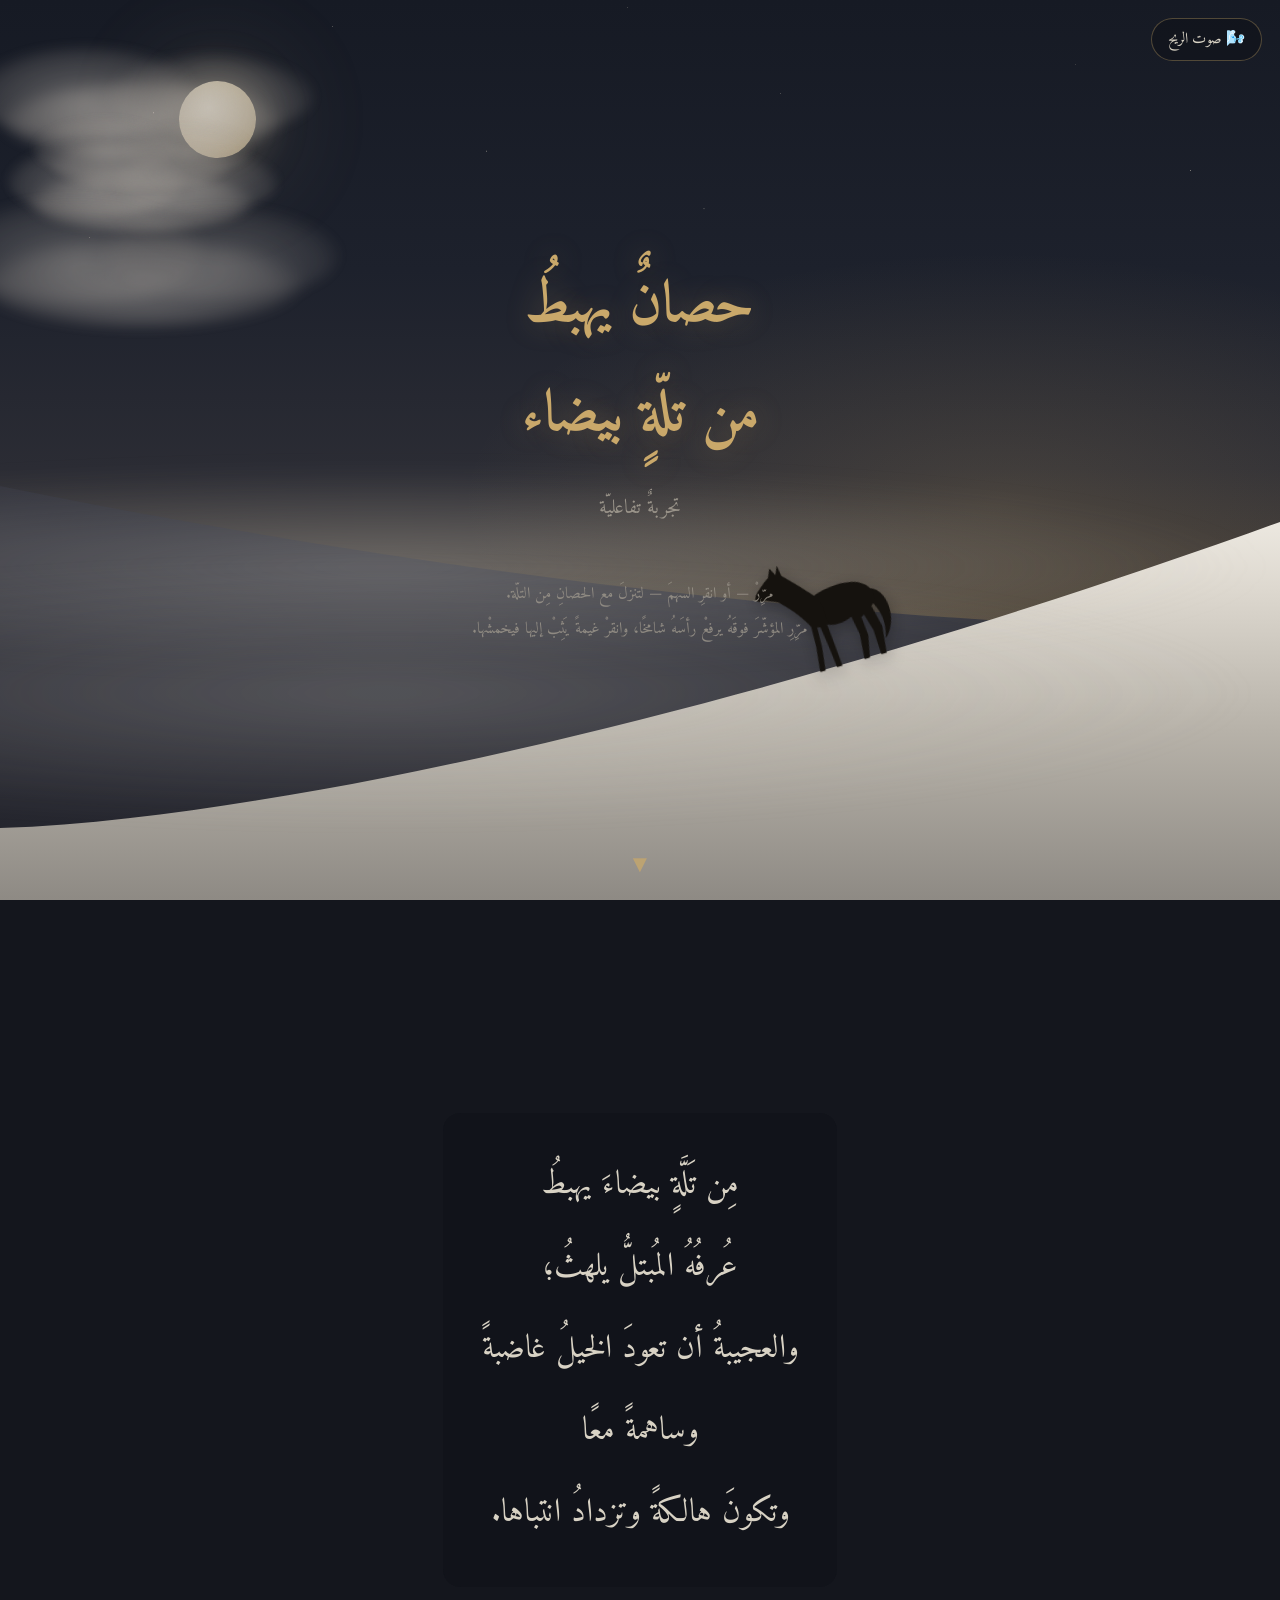
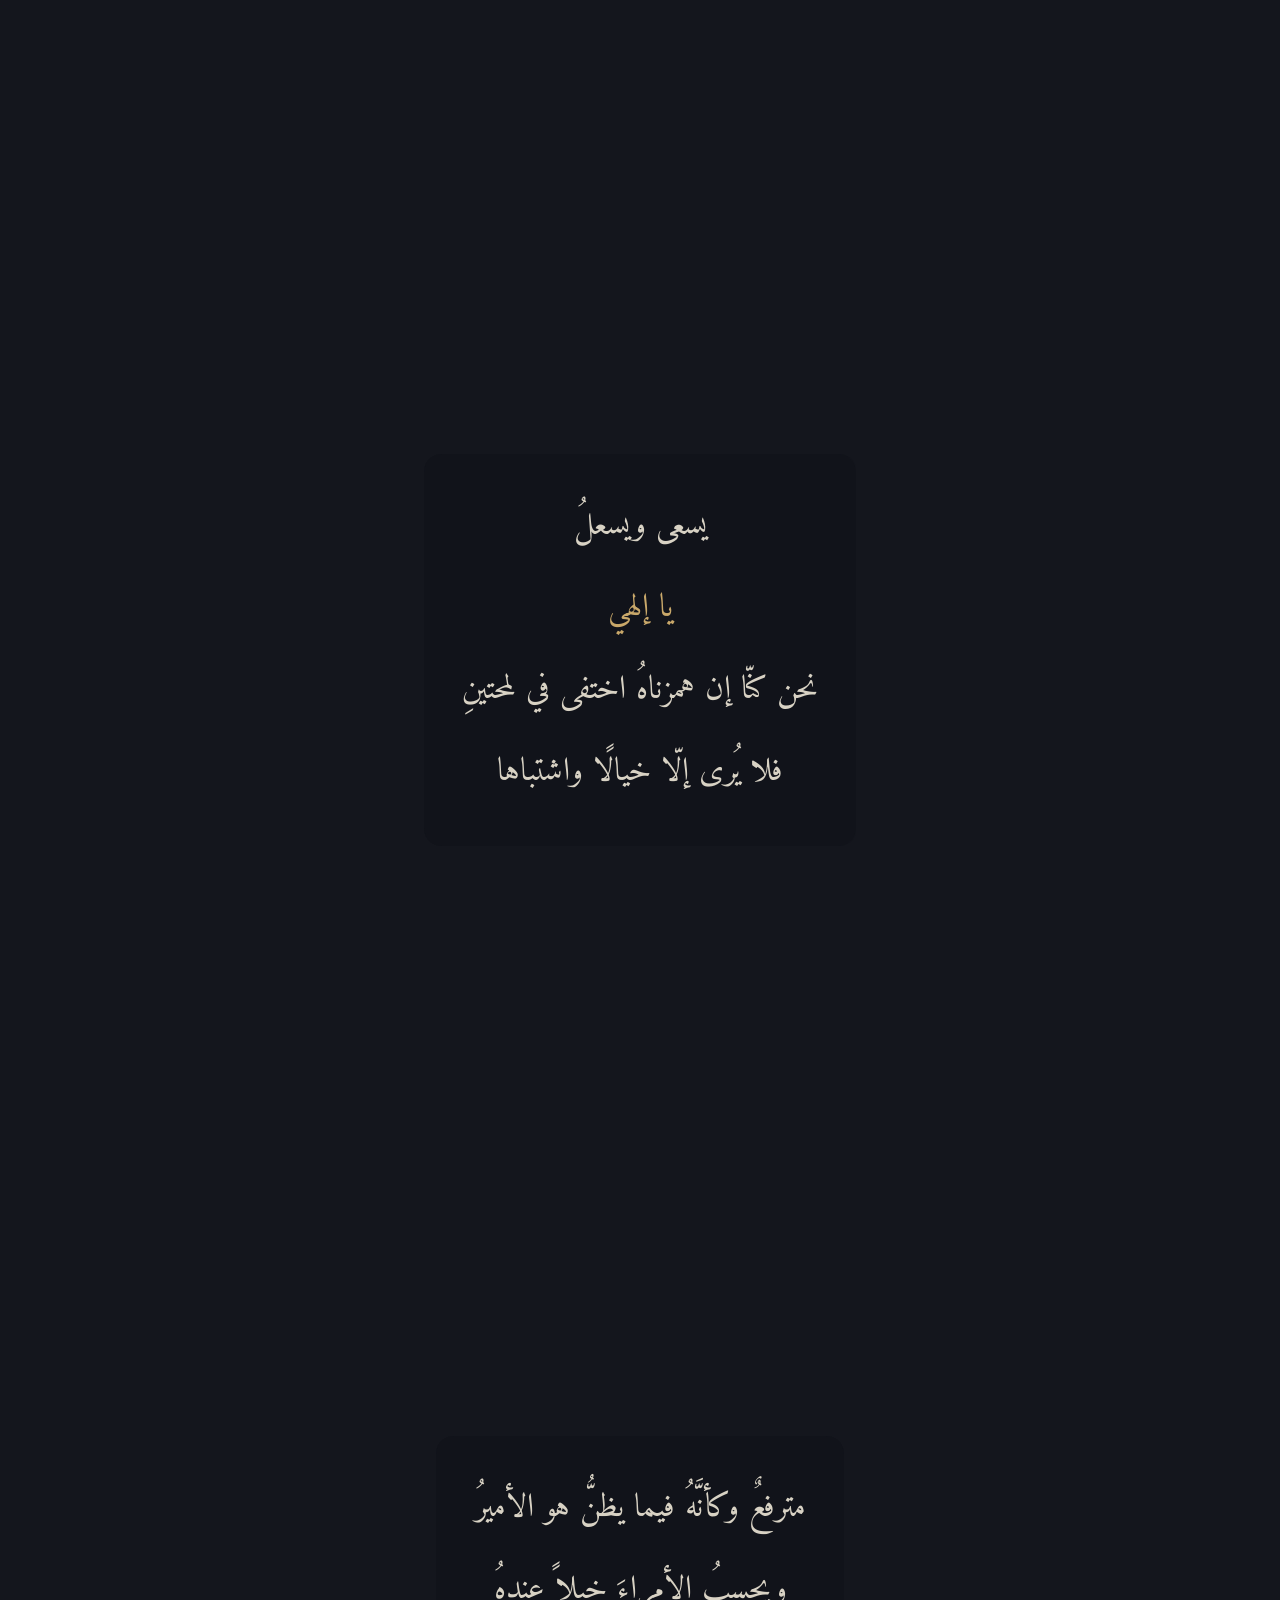
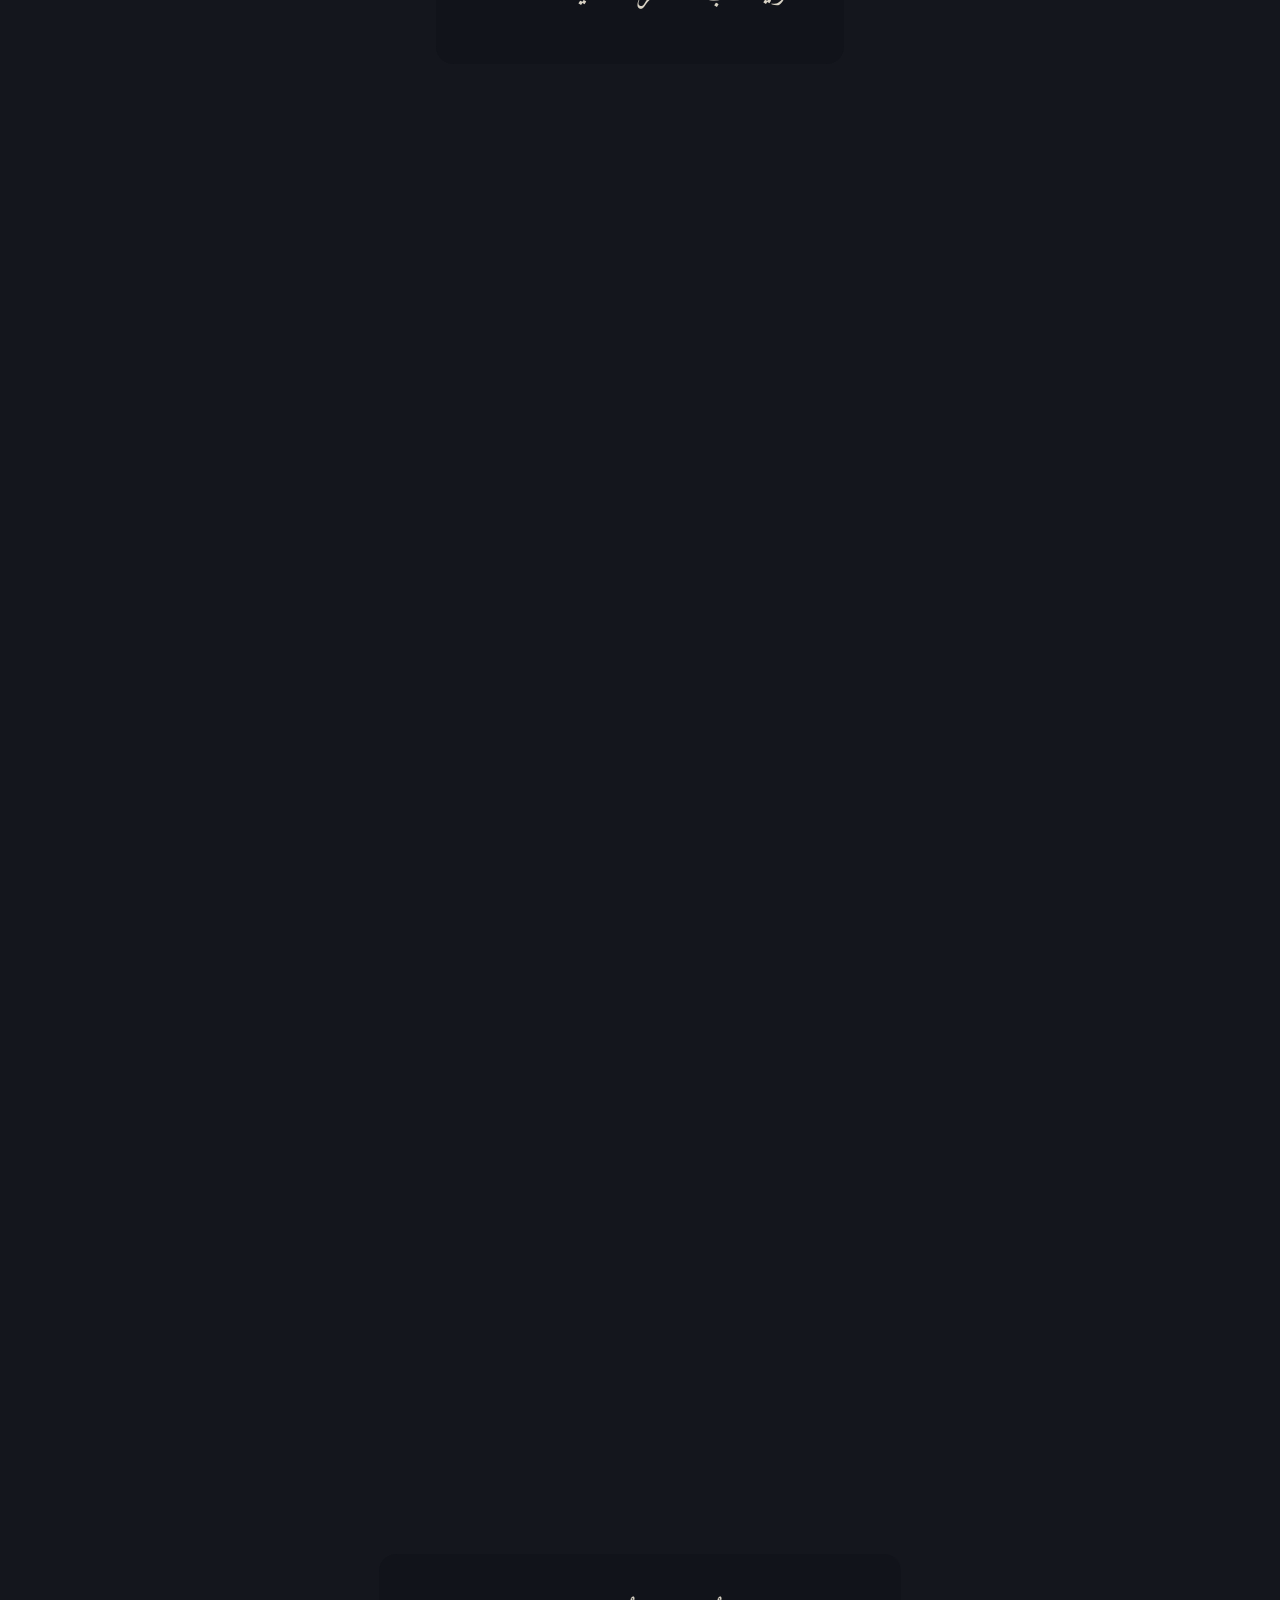
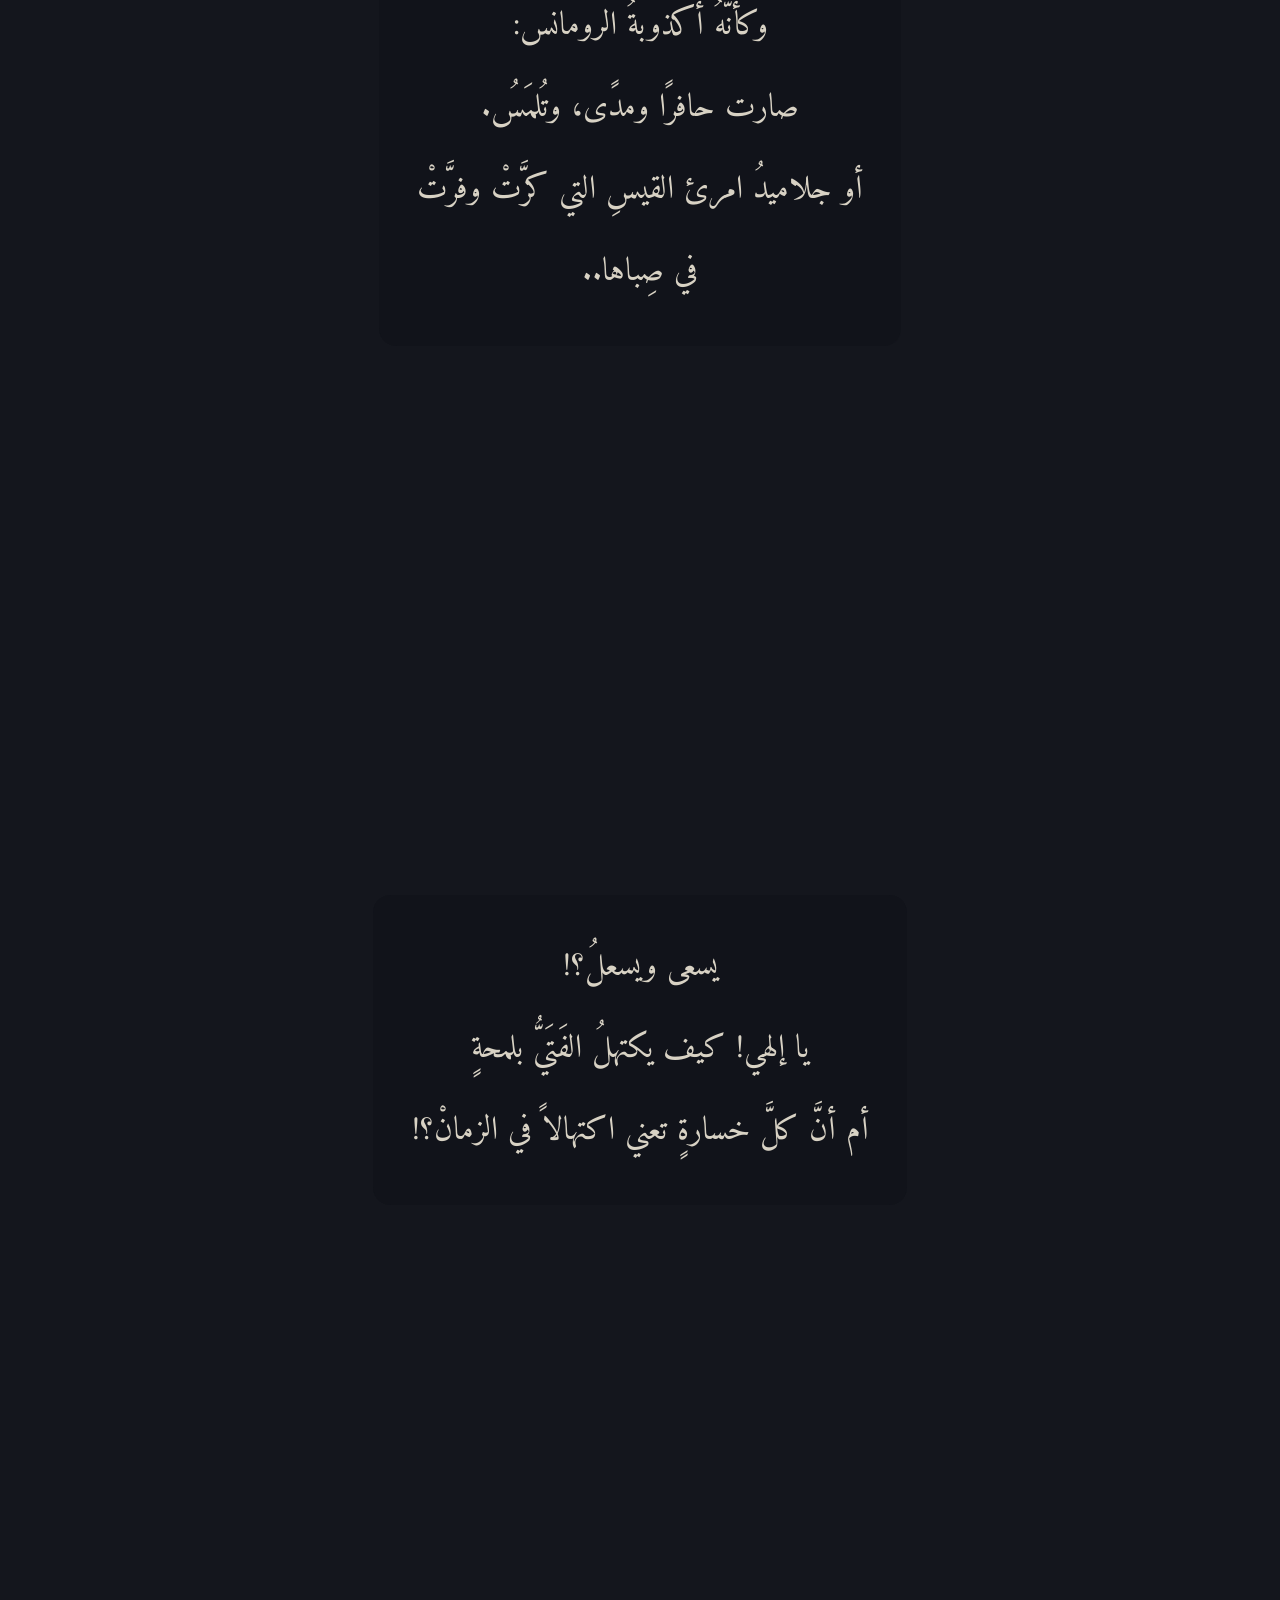
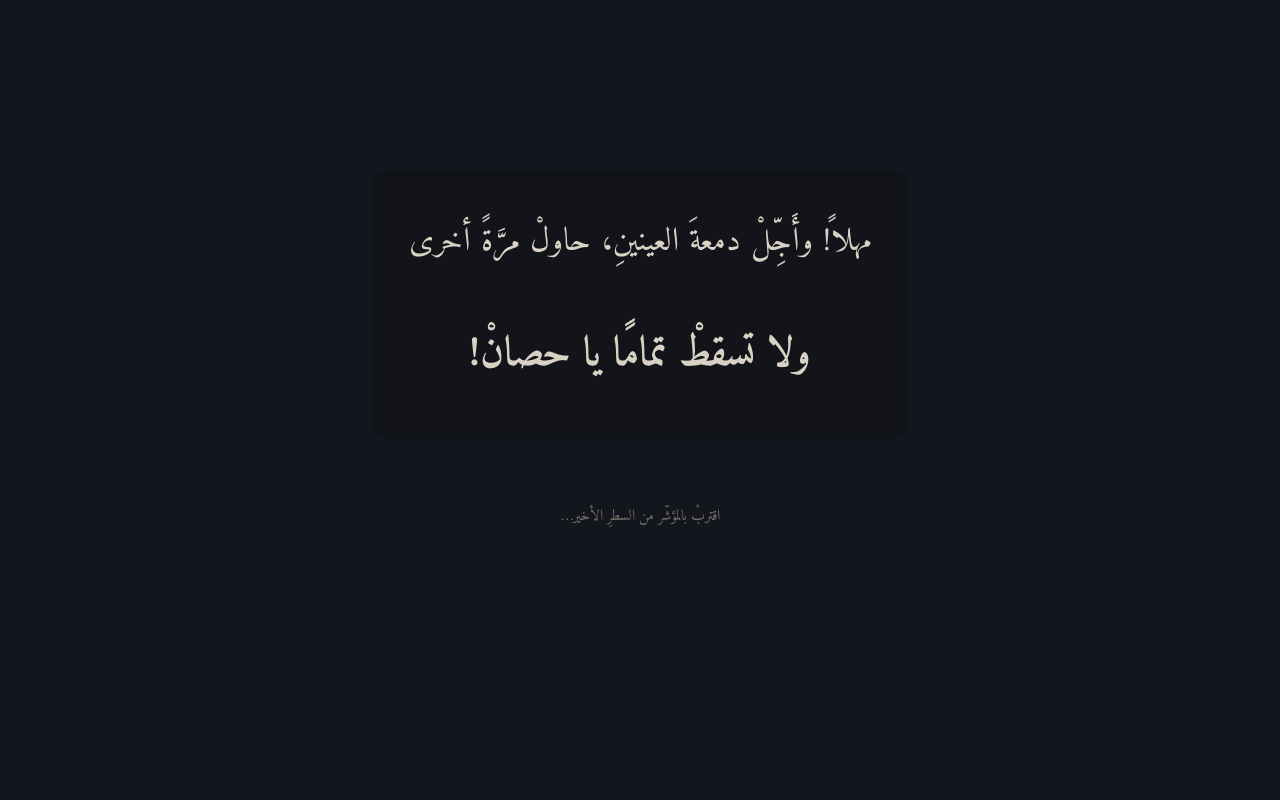
==== horse-poem/index.html @ d0c4a094 "Add single-file interactive page for the aging-horse poem New horse-poem/index.html: a self-containe" ====
<!DOCTYPE html>
<html lang="ar" dir="rtl">
<head>
<meta charset="UTF-8">
<meta name="viewport" content="width=device-width, initial-scale=1.0">
<title>حصانٌ يهبطُ من تلّةٍ بيضاء — تجربة تفاعلية</title>
<link rel="preconnect" href="https://fonts.googleapis.com">
<link rel="preconnect" href="https://fonts.gstatic.com" crossorigin>
<link href="https://fonts.googleapis.com/css2?family=Amiri:ital,wght@0,400;0,700;1,400&display=swap" rel="stylesheet">
<style>
/* ============================================================
   حصانٌ يهبطُ من تلّةٍ بيضاء — single-file interactive poem
   Palette: muted gold / grey dusk
   ============================================================ */
:root {
  --gold: #c9a86a;
  --gold-bright: #e8c87a;
  --ink: #d8d2c4;
  --ink-dim: #9a948a;
  --night: #14161d;
  --horse-w: clamp(96px, 15vw, 175px);
}

* { margin: 0; padding: 0; box-sizing: border-box; }

html { scroll-behavior: smooth; }

body {
  font-family: 'Amiri', serif;
  background: var(--night);
  color: var(--ink);
  overflow-x: hidden;
}

/* ---------- fixed cinematic scene ---------- */
#scene {
  position: fixed;
  inset: 0;
  overflow: hidden;
  z-index: 0;
  background:
    radial-gradient(60vw 40vh at 78% 56%, rgba(201, 168, 106, 0.16), transparent 70%),
    linear-gradient(to bottom,
      #161a24 0%,
      #1d212c 30%,
      #2b2c34 52%,
      #4a4239 70%,
      #62513e 84%,
      #6e5a44 100%);
}

/* stars */
#stars {
  position: absolute; inset: -60px 0 0 0;
  background-image:
    radial-gradient(1.5px 1.5px at 12% 18%, rgba(232,224,205,.8), transparent 60%),
    radial-gradient(1px 1px at 26% 9%,  rgba(232,224,205,.6), transparent 60%),
    radial-gradient(1.5px 1.5px at 38% 22%, rgba(232,224,205,.5), transparent 60%),
    radial-gradient(1px 1px at 49% 7%,  rgba(232,224,205,.7), transparent 60%),
    radial-gradient(1px 1px at 61% 16%, rgba(232,224,205,.5), transparent 60%),
    radial-gradient(1.5px 1.5px at 72% 6%,  rgba(232,224,205,.7), transparent 60%),
    radial-gradient(1px 1px at 84% 13%, rgba(232,224,205,.55), transparent 60%),
    radial-gradient(1px 1px at 93% 24%, rgba(232,224,205,.6), transparent 60%),
    radial-gradient(1px 1px at 7% 31%,  rgba(232,224,205,.4), transparent 60%),
    radial-gradient(1.5px 1.5px at 55% 28%, rgba(232,224,205,.45), transparent 60%);
  animation: twinkle 7s ease-in-out infinite alternate;
}
@keyframes twinkle { from { opacity: .55; } to { opacity: 1; } }

/* moon */
#moon {
  position: absolute;
  top: 9%; left: 14%;
  width: clamp(46px, 6vw, 80px); aspect-ratio: 1;
  border-radius: 50%;
  background: radial-gradient(circle at 38% 35%, #efe6d2, #cdbd9c 65%, #b3a280);
  box-shadow: 0 0 40px 12px rgba(222, 203, 160, 0.25), 0 0 120px 40px rgba(222, 203, 160, 0.10);
  opacity: .85;
}

/* ---------- clouds (clickable) ---------- */
#clouds { position: absolute; inset: 0; }

.cloud {
  position: absolute;
  left: 0;
  width: clamp(160px, 22vw, 320px);
  height: clamp(44px, 6vw, 88px);
  cursor: pointer;
  animation: drift linear infinite;
  will-change: transform;
}
.cloud i {
  position: absolute; inset: 0;
  border-radius: 50%;
  background: radial-gradient(ellipse at 50% 60%, rgba(196,190,182,0.55), rgba(167,160,152,0.25) 60%, transparent 75%);
  filter: blur(6px);
  pointer-events: none;
}
.cloud i:nth-child(2) { inset: -45% 30% 25% -10%; opacity: .8; }
.cloud i:nth-child(3) { inset: -35% -12% 30% 38%; opacity: .7; }

.cloud.c1 { top: 9%;  animation-duration: 170s; animation-delay: -40s;  }
.cloud.c2 { top: 18%; animation-duration: 230s; animation-delay: -150s; transform-origin: center; scale: .8; }
.cloud.c3 { top: 27%; animation-duration: 200s; animation-delay: -90s;  scale: 1.15; opacity: .8; }
.cloud.c4 { top: 14%; animation-duration: 260s; animation-delay: -210s; scale: .65; opacity: .7; }

@keyframes drift {
  from { transform: translate3d(-35vw, 0, 0); }
  to   { transform: translate3d(115vw, 0, 0); }
}

/* faint scratch mark left by the horse's hoof on a cloud */
.scratch {
  position: absolute;
  width: 36px; height: 28px;
  transform: rotate(-18deg);
  background:
    linear-gradient(115deg, transparent 44%, rgba(110,100,88,.8) 45%, rgba(110,100,88,.8) 48%, transparent 49%),
    linear-gradient(115deg, transparent 58%, rgba(110,100,88,.7) 59%, rgba(110,100,88,.7) 62%, transparent 63%),
    linear-gradient(115deg, transparent 72%, rgba(110,100,88,.6) 73%, rgba(110,100,88,.6) 76%, transparent 77%);
  opacity: 0;
  animation: scratch-in 1s ease .55s forwards;
  pointer-events: none;
}
@keyframes scratch-in { to { opacity: .55; } }

/* ---------- hills (SVG paths generated by JS) ---------- */
#hills { position: absolute; inset: 0; width: 100%; height: 100%; }

/* drifting mist over the hill */
.mist {
  position: absolute;
  width: 140vw; height: 22vh;
  background: radial-gradient(ellipse at center, rgba(222,218,210,0.30), transparent 70%);
  filter: blur(14px);
  pointer-events: none;
  will-change: transform;
}
.mist.m1 { bottom: 26%; animation: mist-drift 38s ease-in-out infinite alternate; }
.mist.m2 { bottom: 8%; height: 30vh; opacity: .8; animation: mist-drift 52s ease-in-out infinite alternate-reverse; }
@keyframes mist-drift {
  from { transform: translate3d(-14vw, 0, 0); }
  to   { transform: translate3d(2vw, -2vh, 0); }
}

/* ---------- the horse ---------- */
#horse {
  position: absolute;
  top: 0; left: 0;
  width: var(--horse-w);
  transform-origin: 50% 94%;
  cursor: pointer;
  will-change: transform;
  z-index: 3;
  filter: drop-shadow(0 6px 8px rgba(10, 10, 12, 0.35));
}
#horse svg { display: block; width: 100%; height: auto; overflow: visible; }

.horse-inner { transform-origin: 50% 94%; }

/* breathing — subtle ribcage swell */
#h-body {
  transform-box: fill-box;
  transform-origin: 50% 100%;
  animation: breathe 3.8s ease-in-out infinite;
}
@keyframes breathe {
  0%, 100% { transform: scale(1, 1); }
  50%      { transform: scale(1.012, 1.03); }
}

/* head raise (proud) — pivot at the base of the neck */
#h-head {
  transform-box: fill-box;
  transform-origin: 95% 78%;
  transition: transform .45s cubic-bezier(.34, 1.4, .5, 1);
}
#horse.proud #h-head { transform: rotate(13deg); }

/* stumble — pitches forward, catches itself, never falls */
.horse-inner.stumble { animation: stumble .95s cubic-bezier(.3,.6,.4,1); }
@keyframes stumble {
  0%   { transform: rotate(0deg)    translateY(0); }
  28%  { transform: rotate(-7.5deg) translateY(5px); }
  44%  { transform: rotate(-9deg)   translateY(7px); }
  58%  { transform: rotate(-3deg)   translateY(2px); }
  74%  { transform: rotate(2deg)    translateY(-1px); }
  100% { transform: rotate(0deg)    translateY(0); }
}

/* leap — to scratch a cloud */
.horse-inner.leap { animation: leap 1.15s cubic-bezier(.35,.05,.3,1); }
@keyframes leap {
  0%   { transform: translateY(0)     rotate(0deg); }
  18%  { transform: translateY(6px)   rotate(3deg); }   /* crouch */
  48%  { transform: translateY(-72px) rotate(8deg); }   /* apex, head thrown up */
  64%  { transform: translateY(-58px) rotate(2deg); }
  100% { transform: translateY(0)     rotate(0deg); }
}

/* ---------- scrollable poem layers ---------- */
#poem { position: relative; z-index: 5; }

section {
  min-height: 100vh;
  display: flex;
  flex-direction: column;
  align-items: center;
  justify-content: center;
  padding: 12vh 6vw;
}

#title-card h1 {
  font-size: clamp(2rem, 6vw, 3.6rem);
  font-weight: 700;
  color: var(--gold);
  text-shadow: 0 0 30px rgba(201, 168, 106, .3);
  text-align: center;
  line-height: 1.9;
}
#title-card p.tagline {
  margin-top: 1.2rem;
  color: var(--ink-dim);
  font-size: clamp(1rem, 2.2vw, 1.25rem);
  text-align: center;
}
#title-card p.howto {
  margin-top: 3.2rem;
  color: var(--ink-dim);
  font-size: clamp(.85rem, 1.8vw, 1rem);
  text-align: center;
  line-height: 2.2;
  max-width: 32rem;
  opacity: .85;
}

.stanza {
  max-width: 36rem;
  text-align: center;
  font-size: clamp(1.35rem, 3.4vw, 2.05rem);
  line-height: 2.5;
  padding: 2rem 2.4rem;
  border-radius: 18px;
  background: rgba(16, 18, 24, 0.42);
  backdrop-filter: blur(5px);
  -webkit-backdrop-filter: blur(5px);
  /* fades in like mist */
  opacity: 0;
  transform: translateY(34px);
  filter: blur(10px);
  transition: opacity 1.7s ease, transform 1.7s ease, filter 1.7s ease;
}
.stanza.visible { opacity: 1; transform: translateY(0); filter: blur(0); }

.stanza em { font-style: normal; color: var(--gold); }

/* ---------- final trembling line ---------- */
#final-section .stanza { background: rgba(16, 18, 24, 0.5); }

#final-line {
  --g: 0;
  display: inline-block;
  margin-top: 1.2rem;
  font-weight: 700;
  font-size: clamp(1.6rem, 4.4vw, 2.6rem);
  color: var(--ink);
  color: color-mix(in srgb, var(--ink), var(--gold-bright) calc(var(--g) * 100%));
  text-shadow:
    0 0 calc(18px * var(--g)) rgba(232, 200, 122, calc(.85 * var(--g))),
    0 0 calc(55px * var(--g)) rgba(232, 200, 122, calc(.40 * var(--g)));
  animation: tremble 2.6s ease-in-out infinite;
  will-change: transform;
}
@keyframes tremble {
  0%, 100% { transform: translate(0, 0)        rotate(0deg); }
  14%      { transform: translate(.6px, -.8px) rotate(.20deg); }
  28%      { transform: translate(-.7px, .5px) rotate(-.22deg); }
  42%      { transform: translate(.5px, .7px)  rotate(.14deg); }
  56%      { transform: translate(-.6px, -.6px) rotate(-.16deg); }
  70%      { transform: translate(.8px, .3px)  rotate(.18deg); }
  84%      { transform: translate(-.4px, -.7px) rotate(-.12deg); }
}

#epilogue {
  margin-top: 4rem;
  color: var(--ink-dim);
  font-size: .95rem;
  opacity: 0;
  transition: opacity 2.5s ease 1s;
}
#final-section .stanza.visible ~ #epilogue { opacity: .7; }

/* ---------- controls ---------- */
#wind-toggle {
  position: fixed;
  top: 1.1rem; inset-inline-start: 1.1rem;
  z-index: 20;
  background: rgba(16, 18, 24, 0.55);
  border: 1px solid rgba(201, 168, 106, 0.35);
  color: var(--ink);
  font-family: inherit;
  font-size: .95rem;
  padding: .45rem 1rem;
  border-radius: 999px;
  cursor: pointer;
  transition: border-color .3s, color .3s;
}
#wind-toggle:hover { border-color: var(--gold); color: var(--gold-bright); }
#wind-toggle.on { color: var(--gold-bright); border-color: var(--gold); }

#next-hint {
  position: fixed;
  bottom: 1.4rem; left: 50%;
  transform: translateX(-50%);
  z-index: 20;
  background: none;
  border: none;
  color: var(--gold);
  font-size: 1.5rem;
  cursor: pointer;
  opacity: .75;
  animation: hint-bob 2.4s ease-in-out infinite;
  transition: opacity .6s;
}
#next-hint.hidden { opacity: 0; pointer-events: none; }
@keyframes hint-bob {
  0%, 100% { transform: translate(-50%, 0); }
  50%      { transform: translate(-50%, 7px); }
}

@media (prefers-reduced-motion: reduce) {
  #final-line, #stars, .mist, #next-hint, .cloud { animation: none !important; }
  .stanza { transition-duration: .3s; }
  html { scroll-behavior: auto; }
}
</style>
</head>
<body>

<!-- ======================= fixed scene ======================= -->
<div id="scene" aria-hidden="true">
  <div id="stars"></div>
  <div id="moon"></div>

  <div id="clouds">
    <div class="cloud c1"><i></i><i></i><i></i></div>
    <div class="cloud c2"><i></i><i></i><i></i></div>
    <div class="cloud c3"><i></i><i></i><i></i></div>
    <div class="cloud c4"><i></i><i></i><i></i></div>
  </div>

  <svg id="hills" preserveAspectRatio="none">
    <defs>
      <linearGradient id="farGrad" x1="0" y1="0" x2="0" y2="1">
        <stop offset="0" stop-color="#33343d"/>
        <stop offset="1" stop-color="#22232b"/>
      </linearGradient>
      <linearGradient id="hillGrad" x1="0" y1="0" x2="0" y2="1">
        <stop offset="0"   stop-color="#ece8e0"/>
        <stop offset=".18" stop-color="#ddd8cf"/>
        <stop offset=".55" stop-color="#b7b2a9"/>
        <stop offset="1"   stop-color="#8e8a84"/>
      </linearGradient>
    </defs>
    <path id="hill-far" fill="url(#farGrad)"/>
    <path id="hill-main" fill="url(#hillGrad)"/>
  </svg>

  <div class="mist m1"></div>

  <!-- the aging horse -->
  <div id="horse" title="حصان">
    <svg viewBox="0 0 220 160" xmlns="http://www.w3.org/2000/svg">
      <g class="horse-inner" fill="#15120e">
        <!-- tail -->
        <path d="M154,66 C166,70 172,84 171,100 C170,114 164,126 156,132
                 C161,118 161,104 156,92 C152,82 148,74 146,70 Z"/>
        <!-- body + legs -->
        <path id="h-body" d="M78,58
                 C96,50 118,48 134,52
                 C146,55 154,62 156,70
                 C158,78 156,84 150,88
                 L156,116 L152,150 L145,150 L144,118 L138,96
                 L134,98 L136,122 L130,150 L123,150 L126,118 L122,94
                 C112,99 98,99 90,95
                 L92,120 L94,150 L87,150 L84,120 L81,96
                 L77,95 L76,120 L72,150 L65,150 L69,118 L70,90
                 C64,82 63,68 70,60 Z"/>
        <!-- neck + head (raised when proud) -->
        <path id="h-head" d="M90,62
                 C78,48 64,32 52,20
                 L50,6 L45,17
                 L40,7 L35,18
                 C28,22 20,29 14,35
                 L12,40
                 C14,44 19,45 24,44
                 C30,47 35,49 39,51
                 C50,62 62,76 70,92
                 L92,92 Z"/>
      </g>
    </svg>
  </div>

  <div class="mist m2"></div>
</div>

<!-- ======================= poem ======================= -->
<main id="poem">

  <section id="title-card">
    <h1>حصانٌ يهبطُ<br>من تلّةٍ بيضاء</h1>
    <p class="tagline">تجربةٌ تفاعليّة</p>
    <p class="howto">
      مرِّرْ — أو انقرِ السهمَ — لتنزلَ مع الحصانِ مِن التلّة.<br>
      مرِّرِ المؤشّرَ فوقَهُ يرفعْ رأسَهُ شامخًا، وانقرْ غيمةً يَثِبْ إليها فيخمشْها.
    </p>
  </section>

  <section>
    <div class="stanza">
      مِن تَلَّةٍ بيضاءَ يهبطُ<br>
      عُرفُهُ المُبتلُّ يلهثُ؛<br>
      والعجيبةُ أن تعودَ الخيلُ غاضبةً<br>
      وساهمةً معًا<br>
      وتكونَ هالكةً وتزدادُ انتباها.
    </div>
  </section>

  <section>
    <div class="stanza">
      يسعى ويسعلُ<br>
      <em>يا إلهي</em><br>
      نحن كنّا إن همزناهُ اختفى في لمحتينِ<br>
      فلا يُرى إلّا خيالًا واشتباها
    </div>
  </section>

  <section>
    <div class="stanza">
      مترفعٌ وكأنَّهُ فيما يظنُّ هو الأميرُ<br>
      ويحسبُ الأمراءَ خيلاً عندهُ
    </div>
  </section>

  <section>
    <div class="stanza">
      وكأنَّهُ ومن الطفولةِ إن تعثّرَ<br>
      قد يموتُ مِن الحياءِ والاعتذارِ كإبنِ آدمَ<br>
      ثمّ يرمحُ مرّةً أخرى<br>
      فيخمشُ غيمةً ويَجُوزُها؛
    </div>
  </section>

  <section>
    <div class="stanza">
      وكأنّهُ أكذوبةُ الرومانس:<br>
      صارت حافرًا ومدًى، وتُلمَسُ.<br>
      أو جلاميدُ امرئ القيسِ التي كرَّتْ وفرَّتْ<br>
      في صِباها..
    </div>
  </section>

  <section>
    <div class="stanza">
      يسعى ويسعلُ؟!<br>
      يا إلهي! كيف يكتهلُ الفَتَيُّ بلمحةٍ<br>
      أم أنَّ كلَّ خسارةٍ تعني اكتهالاً في الزمانْ؟!
    </div>
  </section>

  <section id="final-section">
    <div class="stanza">
      مهلاً! وأَجِّلْ دمعةَ العينينِ، حاولْ مرَّةً أخرى<br>
      <span id="final-line">ولا تسقطْ تمامًا يا حصانْ!</span>
    </div>
    <p id="epilogue">اقتربْ بالمؤشّر من السطرِ الأخير…</p>
  </section>

</main>

<!-- ======================= controls ======================= -->
<button id="wind-toggle" aria-pressed="false" aria-label="تشغيل صوت الريح">🌬️ صوت الريح</button>
<button id="next-hint" aria-label="المقطع التالي">▼</button>

<script>
(function () {
  'use strict';

  /* ---------- scene metrics & hill geometry ---------- */
  const hillsSvg = document.getElementById('hills');
  const hillMain = document.getElementById('hill-main');
  const hillFar  = document.getElementById('hill-far');
  let W = 0, H = 0;

  // top edge of the white hill: high crest on the right, sloping down leftwards
  function hillTopY(t) {                       // t in [0,1], left → right
    return H * (0.92 - 0.34 * Math.pow(t, 1.5));
  }
  function farTopY(t) {                        // distant dark ridge, crest on the left
    return H * (0.70 - 0.16 * Math.pow(1 - t, 1.8));
  }

  function buildPath(fn) {
    const steps = 40;
    let d = 'M0,' + H.toFixed(1);
    for (let i = 0; i <= steps; i++) {
      const t = i / steps;
      d += ' L' + (t * W).toFixed(1) + ',' + fn(t).toFixed(1);
    }
    return d + ' L' + W.toFixed(1) + ',' + H.toFixed(1) + ' Z';
  }

  function layoutScene() {
    W = window.innerWidth;
    H = window.innerHeight;
    hillsSvg.setAttribute('viewBox', '0 0 ' + W + ' ' + H);
    hillMain.setAttribute('d', buildPath(hillTopY));
    hillFar.setAttribute('d', buildPath(farTopY));
  }
  layoutScene();
  window.addEventListener('resize', layoutScene);

  /* ---------- horse: descent tied to scroll, with smoothing ---------- */
  const horse = document.getElementById('horse');
  const horseInner = horse.querySelector('.horse-inner');
  const T_START = 0.84, T_END = 0.13;          // hill position: crest → foot
  let tCurrent = T_START;

  function scrollProgress() {
    const max = document.documentElement.scrollHeight - window.innerHeight;
    return max > 0 ? Math.min(1, Math.max(0, window.scrollY / max)) : 0;
  }

  function slopeAngleDeg(t) {
    const e = 0.012;
    const dy = hillTopY(Math.min(1, t + e)) - hillTopY(Math.max(0, t - e));
    return Math.atan2(dy, 2 * e * W) * 180 / Math.PI;  // negative → nose downhill
  }

  let lastFrame = 0;
  function frame(now) {
    const dt = Math.min(50, now - lastFrame);
    lastFrame = now;

    const target = T_START - (T_START - T_END) * scrollProgress();
    tCurrent += (target - tCurrent) * Math.min(1, dt * 0.0022);

    const hw = horse.offsetWidth;
    const hh = hw * (160 / 220);
    const bob = Math.sin(now / 460) * 1.6;     // walking bob
    const x = tCurrent * W - hw / 2;
    const y = hillTopY(tCurrent) - hh * 0.94 + bob;
    horse.style.transform =
      'translate3d(' + x.toFixed(1) + 'px,' + y.toFixed(1) + 'px,0) ' +
      'rotate(' + slopeAngleDeg(tCurrent).toFixed(2) + 'deg)';

    applyParallax();
    updateGlow();
    requestAnimationFrame(frame);
  }
  requestAnimationFrame(frame);

  /* ---------- gentle parallax ---------- */
  const stars = document.getElementById('stars');
  const moon = document.getElementById('moon');
  const clouds = document.getElementById('clouds');

  function applyParallax() {
    const p = scrollProgress();
    stars.style.transform  = 'translate3d(0,' + (p * 36) + 'px,0)';
    moon.style.transform   = 'translate3d(0,' + (p * 24) + 'px,0)';
    clouds.style.transform = 'translate3d(0,' + (p * 58) + 'px,0)';
    hillsSvg.style.transform = 'translate3d(0,' + (p * -14) + 'px,0)';
  }

  /* ---------- proud head (hover / tap) ---------- */
  let proudTimer = null;
  function beProud() {
    horse.classList.add('proud');
    clearTimeout(proudTimer);
    proudTimer = setTimeout(() => horse.classList.remove('proud'), 1100);
  }
  horse.addEventListener('mouseenter', beProud);
  horse.addEventListener('click', beProud);

  /* ---------- occasional stumble — but never a fall ---------- */
  function scheduleStumble() {
    setTimeout(() => {
      if (!horseInner.classList.contains('leap') &&
          !window.matchMedia('(prefers-reduced-motion: reduce)').matches) {
        horseInner.classList.add('stumble');
        horseInner.addEventListener('animationend',
          () => horseInner.classList.remove('stumble'), { once: true });
      }
      scheduleStumble();
    }, 7000 + Math.random() * 6000);
  }
  scheduleStumble();

  /* ---------- click a cloud: the horse leaps and scratches it ---------- */
  document.querySelectorAll('.cloud').forEach(cloud => {
    cloud.addEventListener('click', e => {
      if (horseInner.classList.contains('leap')) return;
      horseInner.classList.remove('stumble');
      horseInner.classList.add('leap');
      horseInner.addEventListener('animationend',
        () => horseInner.classList.remove('leap'), { once: true });

      const r = cloud.getBoundingClientRect();
      const mark = document.createElement('div');
      mark.className = 'scratch';
      mark.style.left = Math.max(0, e.clientX - r.left - 18) + 'px';
      mark.style.top  = Math.max(0, e.clientY - r.top - 14) + 'px';
      cloud.appendChild(mark);
      if (cloud.querySelectorAll('.scratch').length > 6) {
        cloud.querySelector('.scratch').remove();
      }
    });
  });

  /* ---------- stanza reveal on scroll ---------- */
  const observer = new IntersectionObserver(entries => {
    entries.forEach(en => {
      if (en.isIntersecting) {
        en.target.classList.add('visible');
        observer.unobserve(en.target);
      }
    });
  }, { threshold: 0.35 });
  document.querySelectorAll('.stanza').forEach(s => observer.observe(s));

  /* ---------- click-to-advance hint ---------- */
  const hint = document.getElementById('next-hint');
  const sections = Array.from(document.querySelectorAll('#poem section'));
  hint.addEventListener('click', () => {
    const next = sections.find(s =>
      s.getBoundingClientRect().top > window.innerHeight * 0.4);
    if (next) next.scrollIntoView({ behavior: 'smooth' });
  });
  window.addEventListener('scroll', () => {
    hint.classList.toggle('hidden', scrollProgress() > 0.96);
  }, { passive: true });

  /* ---------- final line: trembles, glows as the cursor nears ---------- */
  const finalLine = document.getElementById('final-line');
  let mouseX = -9999, mouseY = -9999;
  window.addEventListener('mousemove', e => {
    mouseX = e.clientX; mouseY = e.clientY;
  }, { passive: true });

  function updateGlow() {
    const r = finalLine.getBoundingClientRect();
    if (r.bottom < 0 || r.top > window.innerHeight) return;
    const cx = r.left + r.width / 2, cy = r.top + r.height / 2;
    const d = Math.hypot(mouseX - cx, mouseY - cy);
    const g = Math.max(0, Math.min(1, 1 - d / 340));
    finalLine.style.setProperty('--g', g.toFixed(3));
  }

  /* ---------- soft wind sound (WebAudio, no asset) ---------- */
  const windBtn = document.getElementById('wind-toggle');
  let audioCtx = null, windOn = false;

  function buildWind() {
    audioCtx = new (window.AudioContext || window.webkitAudioContext)();
    const len = audioCtx.sampleRate * 3;
    const buffer = audioCtx.createBuffer(1, len, audioCtx.sampleRate);
    const data = buffer.getChannelData(0);
    let last = 0;
    for (let i = 0; i < len; i++) {            // brown noise
      const white = Math.random() * 2 - 1;
      last = (last + 0.02 * white) / 1.02;
      data[i] = last * 3.2;
    }
    const src = audioCtx.createBufferSource();
    src.buffer = buffer;
    src.loop = true;

    const filter = audioCtx.createBiquadFilter();
    filter.type = 'lowpass';
    filter.frequency.value = 420;
    filter.Q.value = 0.6;

    const gain = audioCtx.createGain();
    gain.gain.value = 0.05;

    const lfo = audioCtx.createOscillator();   // slow gusts
    lfo.frequency.value = 0.07;
    const lfoGain = audioCtx.createGain();
    lfoGain.gain.value = 0.028;
    lfo.connect(lfoGain).connect(gain.gain);

    src.connect(filter).connect(gain).connect(audioCtx.destination);
    src.start();
    lfo.start();
  }

  windBtn.addEventListener('click', () => {
    if (!audioCtx) buildWind();
    windOn = !windOn;
    if (windOn) audioCtx.resume(); else audioCtx.suspend();
    windBtn.classList.toggle('on', windOn);
    windBtn.setAttribute('aria-pressed', String(windOn));
    windBtn.textContent = windOn ? '🌬️ الريح تهبّ…' : '🌬️ صوت الريح';
  });
})();
</script>
</body>
</html>
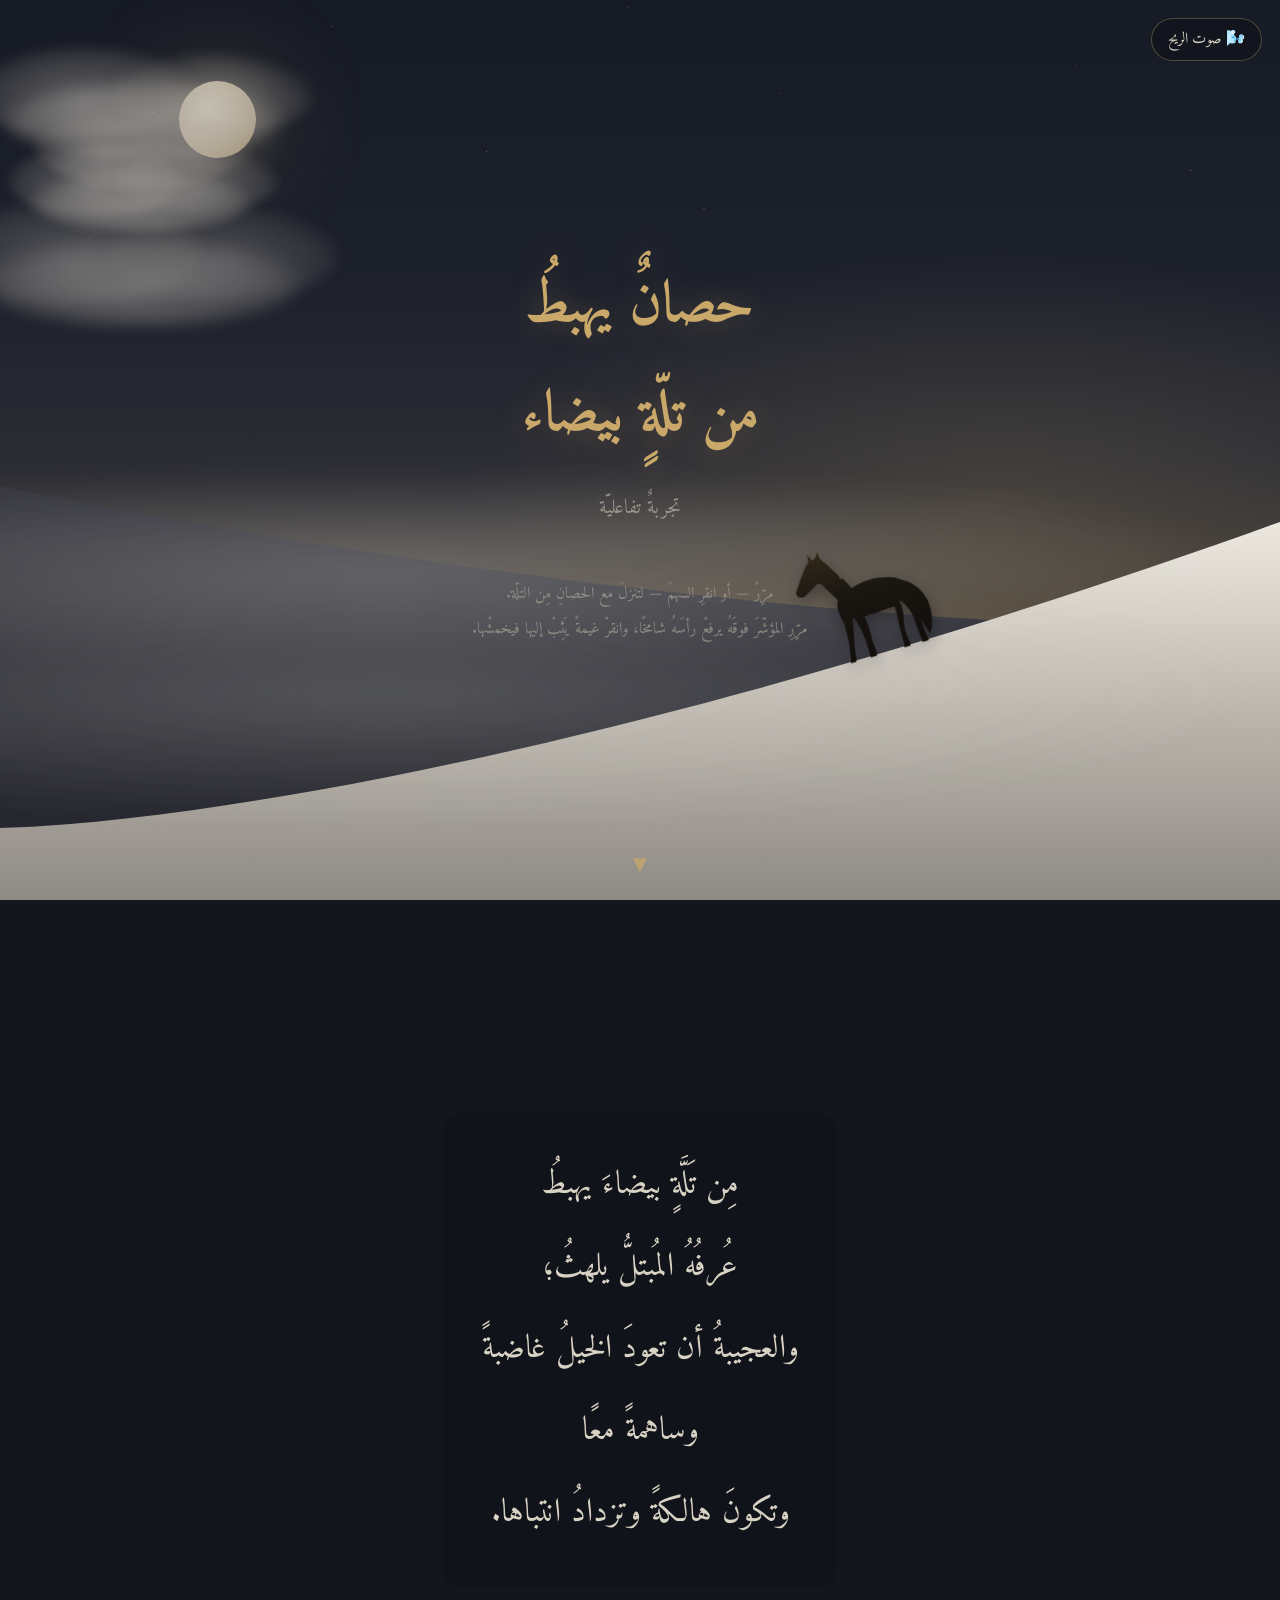
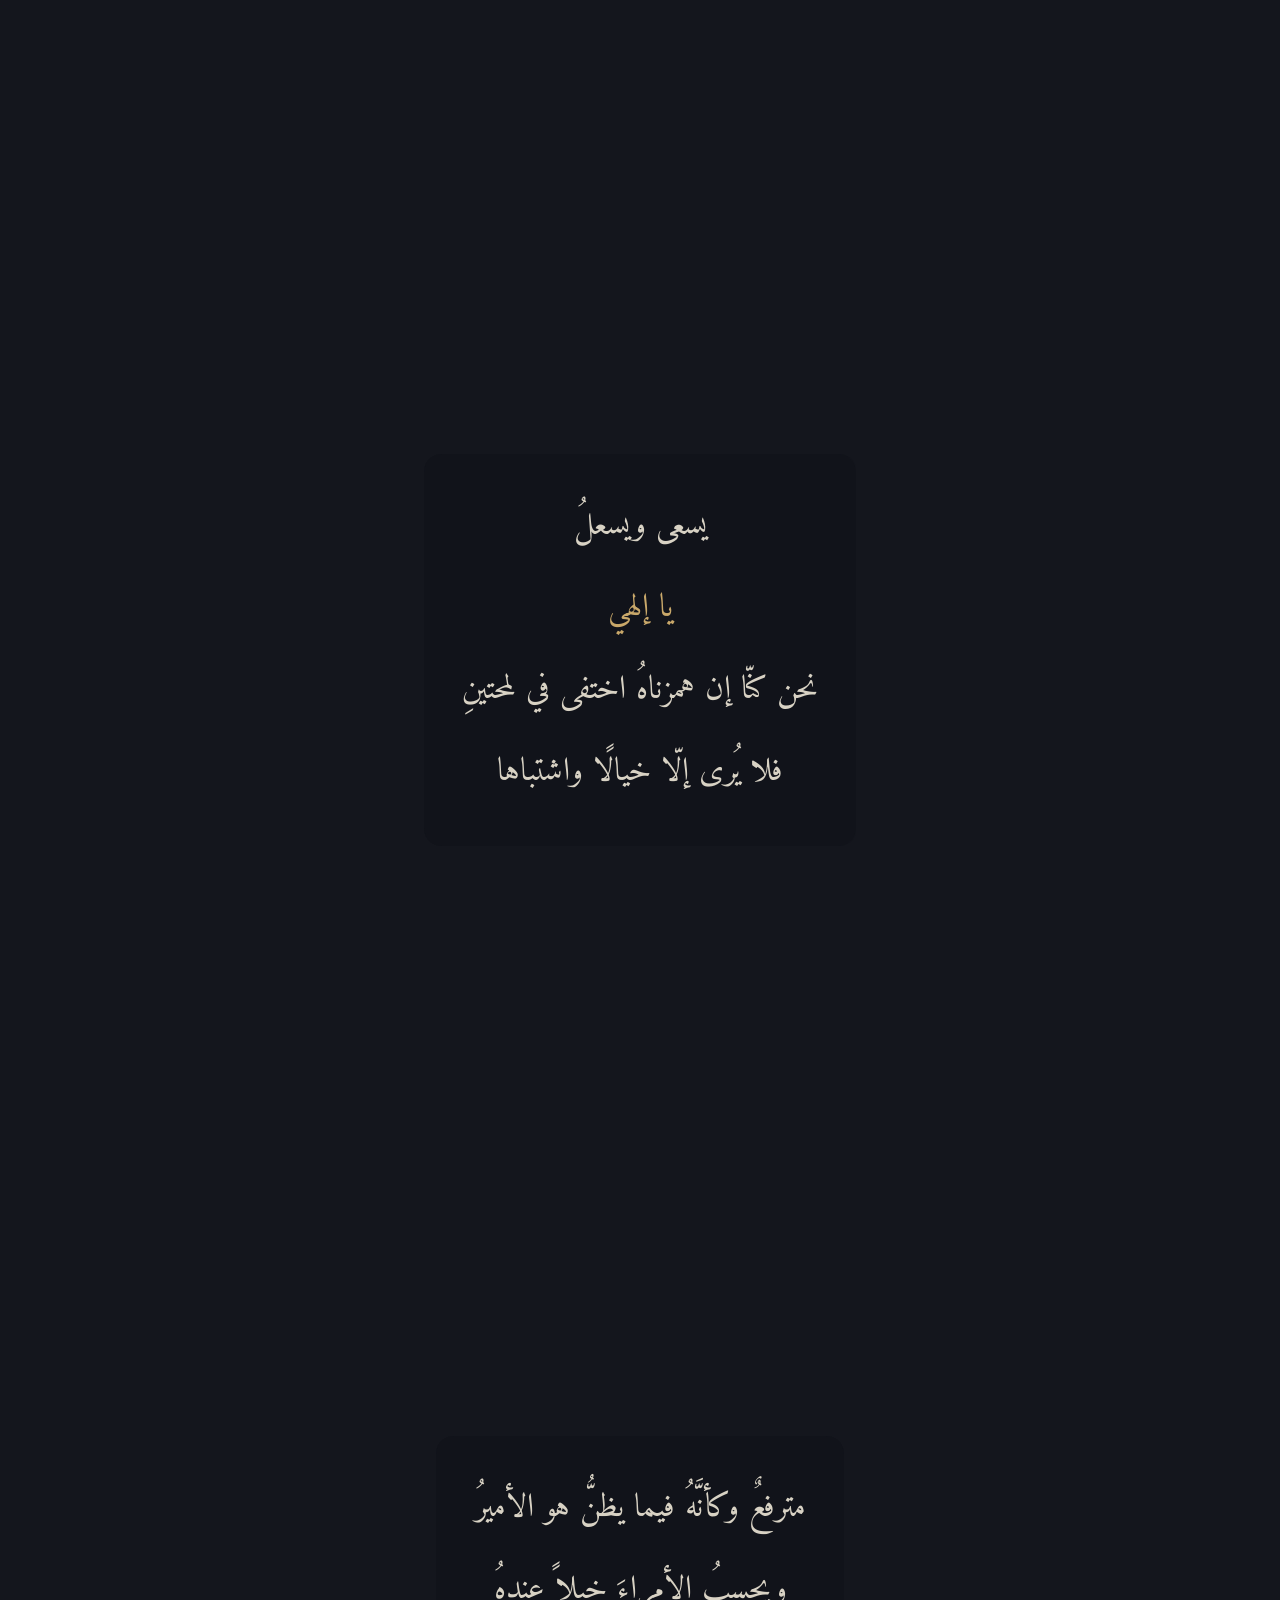
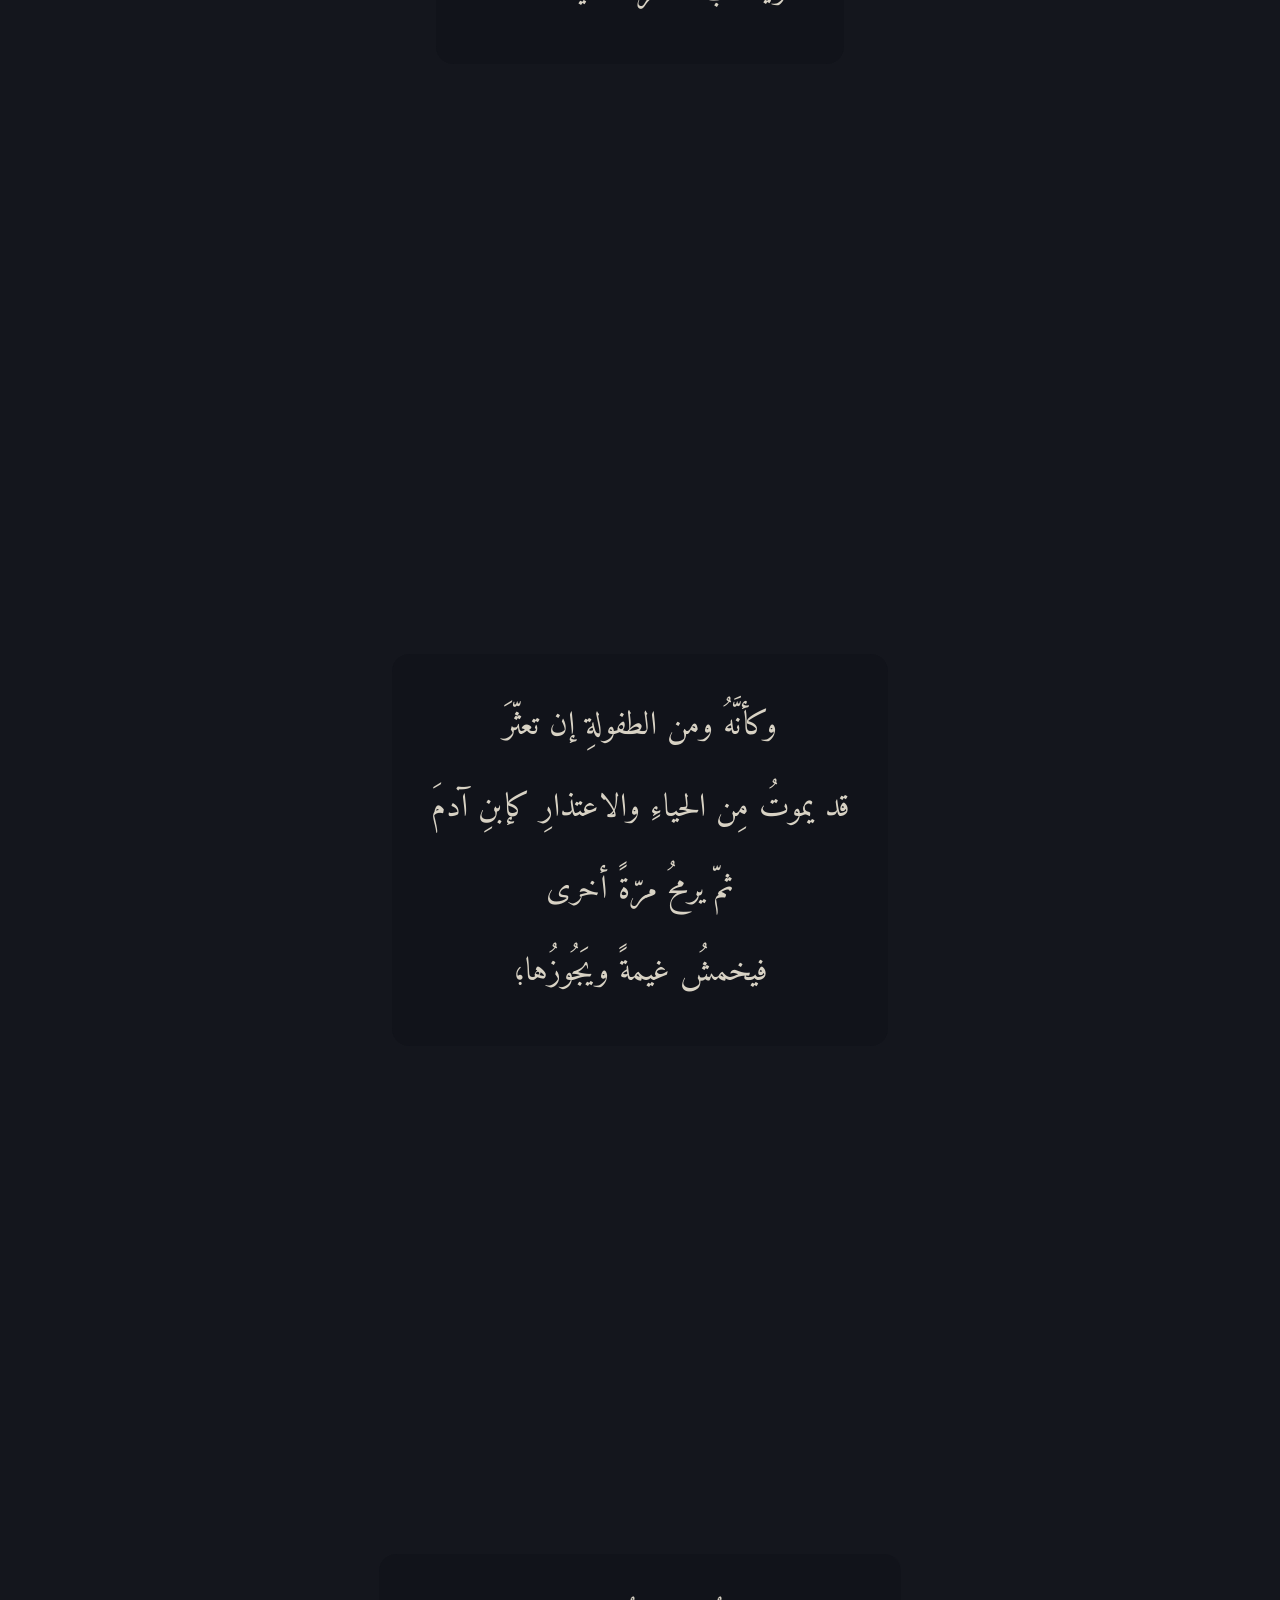
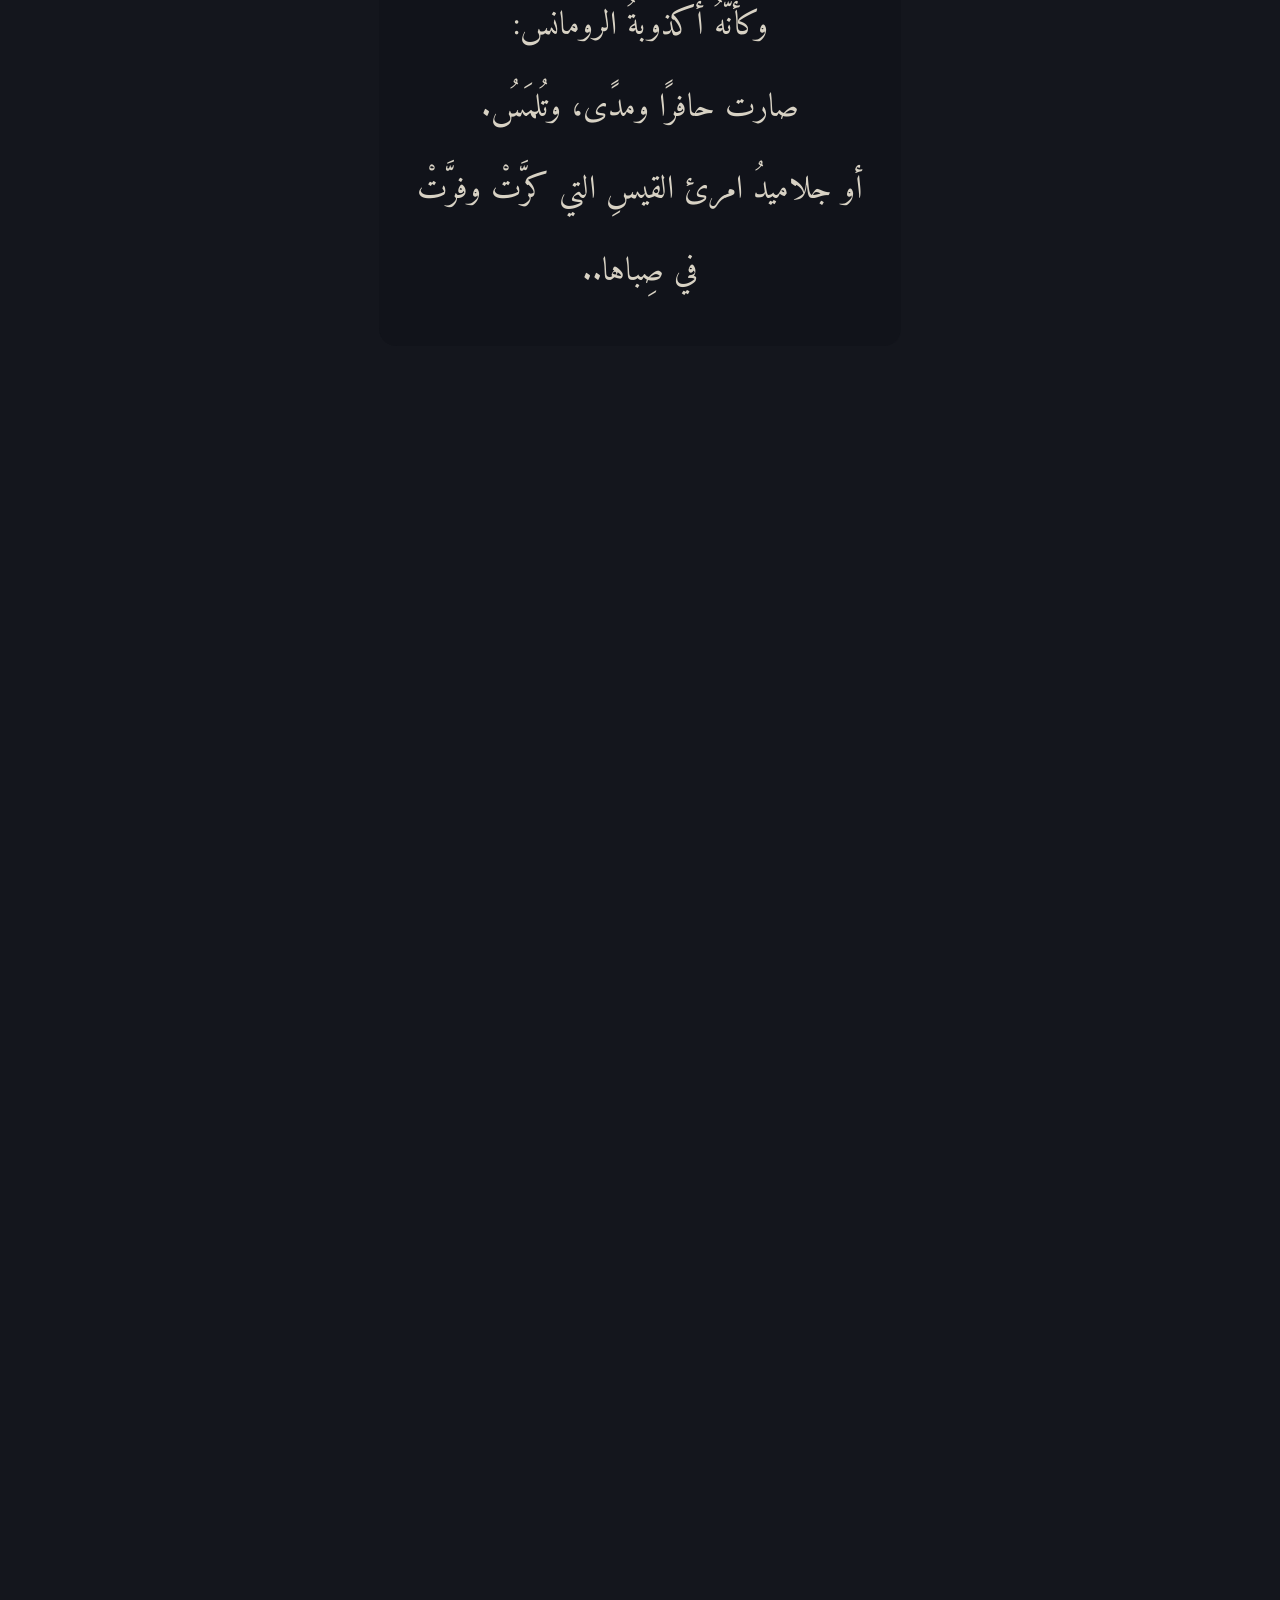
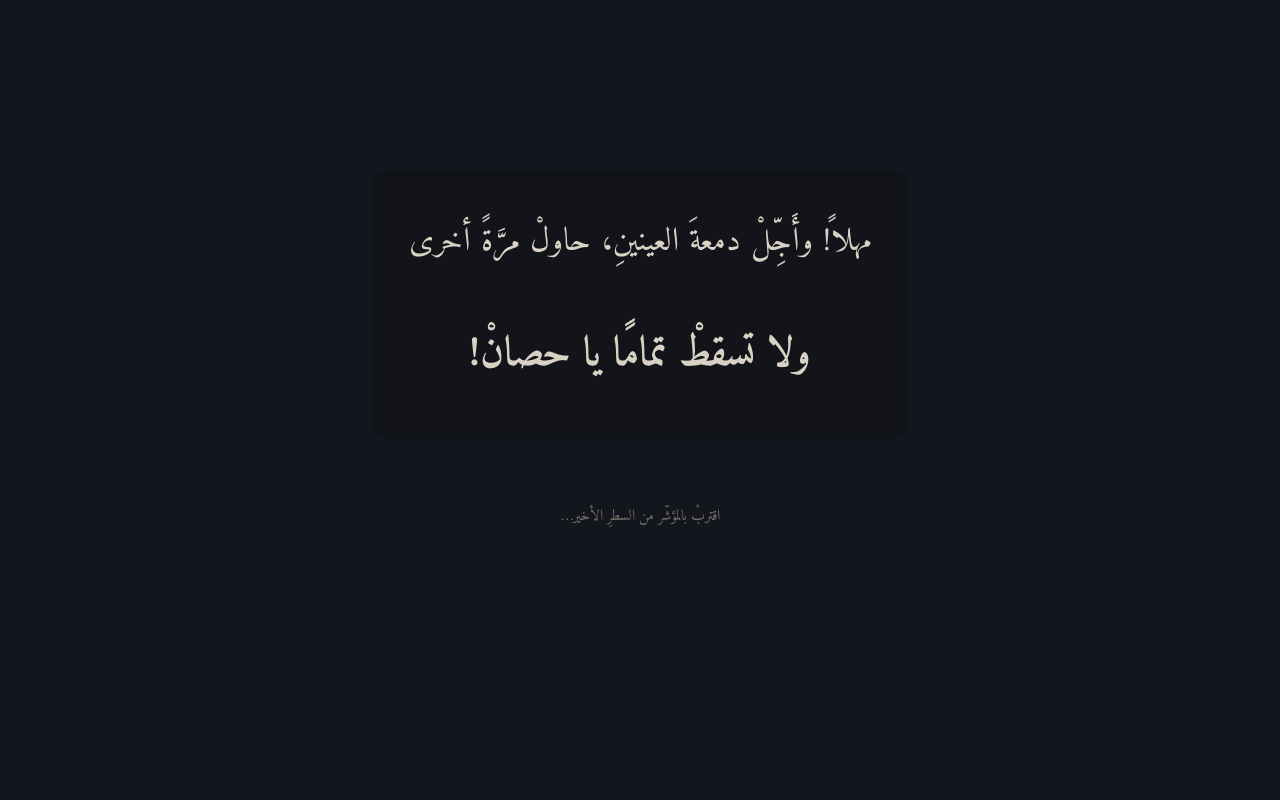
==== commit 7584ec5a: "Redraw horse SVG with refined anatomy and moonlit gradient The previous silhouette was blocky: angul" ====
--- a/horse-poem/index.html
+++ b/horse-poem/index.html
@@ -372,32 +372,68 @@
   <!-- the aging horse -->
   <div id="horse" title="حصان">
     <svg viewBox="0 0 220 160" xmlns="http://www.w3.org/2000/svg">
-      <g class="horse-inner" fill="#15120e">
+      <defs>
+        <!-- faint moonlight falling on the back and crest -->
+        <linearGradient id="horse-grad" gradientUnits="userSpaceOnUse" x1="0" y1="0" x2="0" y2="160">
+          <stop offset="0" stop-color="#33291a"/>
+          <stop offset=".4" stop-color="#1a1611"/>
+          <stop offset="1" stop-color="#100d0a"/>
+        </linearGradient>
+      </defs>
+      <g class="horse-inner" fill="url(#horse-grad)">
         <!-- tail -->
-        <path d="M154,66 C166,70 172,84 171,100 C170,114 164,126 156,132
-                 C161,118 161,104 156,92 C152,82 148,74 146,70 Z"/>
+        <path d="M148,66
+                 C163,71 173,85 176,101
+                 C178,118 174,132 167,143
+                 C164,130 158,114 155,101
+                 C152,89 149,78 143,73 Z"/>
         <!-- body + legs -->
-        <path id="h-body" d="M78,58
-                 C96,50 118,48 134,52
-                 C146,55 154,62 156,70
-                 C158,78 156,84 150,88
-                 L156,116 L152,150 L145,150 L144,118 L138,96
-                 L134,98 L136,122 L130,150 L123,150 L126,118 L122,94
-                 C112,99 98,99 90,95
-                 L92,120 L94,150 L87,150 L84,120 L81,96
-                 L77,95 L76,120 L72,150 L65,150 L69,118 L70,90
-                 C64,82 63,68 70,60 Z"/>
+        <path id="h-body" d="M82,62
+                 C98,55 116,54 132,58
+                 C143,60 152,65 156,73
+                 C159,79 159,86 156,92
+                 C161,98 164,105 163,112
+                 C161,120 161,130 162,140
+                 L163,146 L163,150 L155,150 L155,146
+                 C154,136 153,126 153,116
+                 L152,111
+                 C150,103 147,96 142,91
+                 C143,99 143,106 141,113
+                 C138,122 138,132 139,141
+                 L140,146 L139,150 L131,150 L132,146
+                 C133,136 132,126 133,118
+                 C134,110 134,102 134,97
+                 C126,96 116,98 108,98
+                 C101,98 96,96 93,95
+                 C96,104 96,116 95,128
+                 C95,138 96,142 96,146
+                 L95,150 L87,150 L87,146
+                 C87,140 87,134 87,128
+                 C86,116 85,106 81,97
+                 L79,97
+                 C77,106 75,118 72,128
+                 C70,138 70,143 69,147
+                 L68,150 L61,150 L62,146
+                 C64,138 65,130 66,124
+                 C67,112 67,103 67,99
+                 C65,92 64,84 65,77
+                 C66,69 72,64 82,62 Z"/>
         <!-- neck + head (raised when proud) -->
-        <path id="h-head" d="M90,62
-                 C78,48 64,32 52,20
-                 L50,6 L45,17
-                 L40,7 L35,18
-                 C28,22 20,29 14,35
-                 L12,40
-                 C14,44 19,45 24,44
-                 C30,47 35,49 39,51
-                 C50,62 62,76 70,92
-                 L92,92 Z"/>
+        <path id="h-head" d="M20,46
+                 C26,36 34,25 42,16
+                 L46,13 L47,3 L51,12
+                 L55,11 L60,4 L61,13
+                 C66,20 72,30 78,41
+                 C77,44 79,46 81,44
+                 C86,53 91,63 94,72
+                 C93,75 95,77 97,75
+                 C99,83 100,90 100,98
+                 L82,98
+                 C76,84 68,68 58,52
+                 L56,48
+                 C55,44 51,41 47,43
+                 L29,53
+                 C24,54 20,51 20,47 Z"/>
       </g>
     </svg>
   </div>
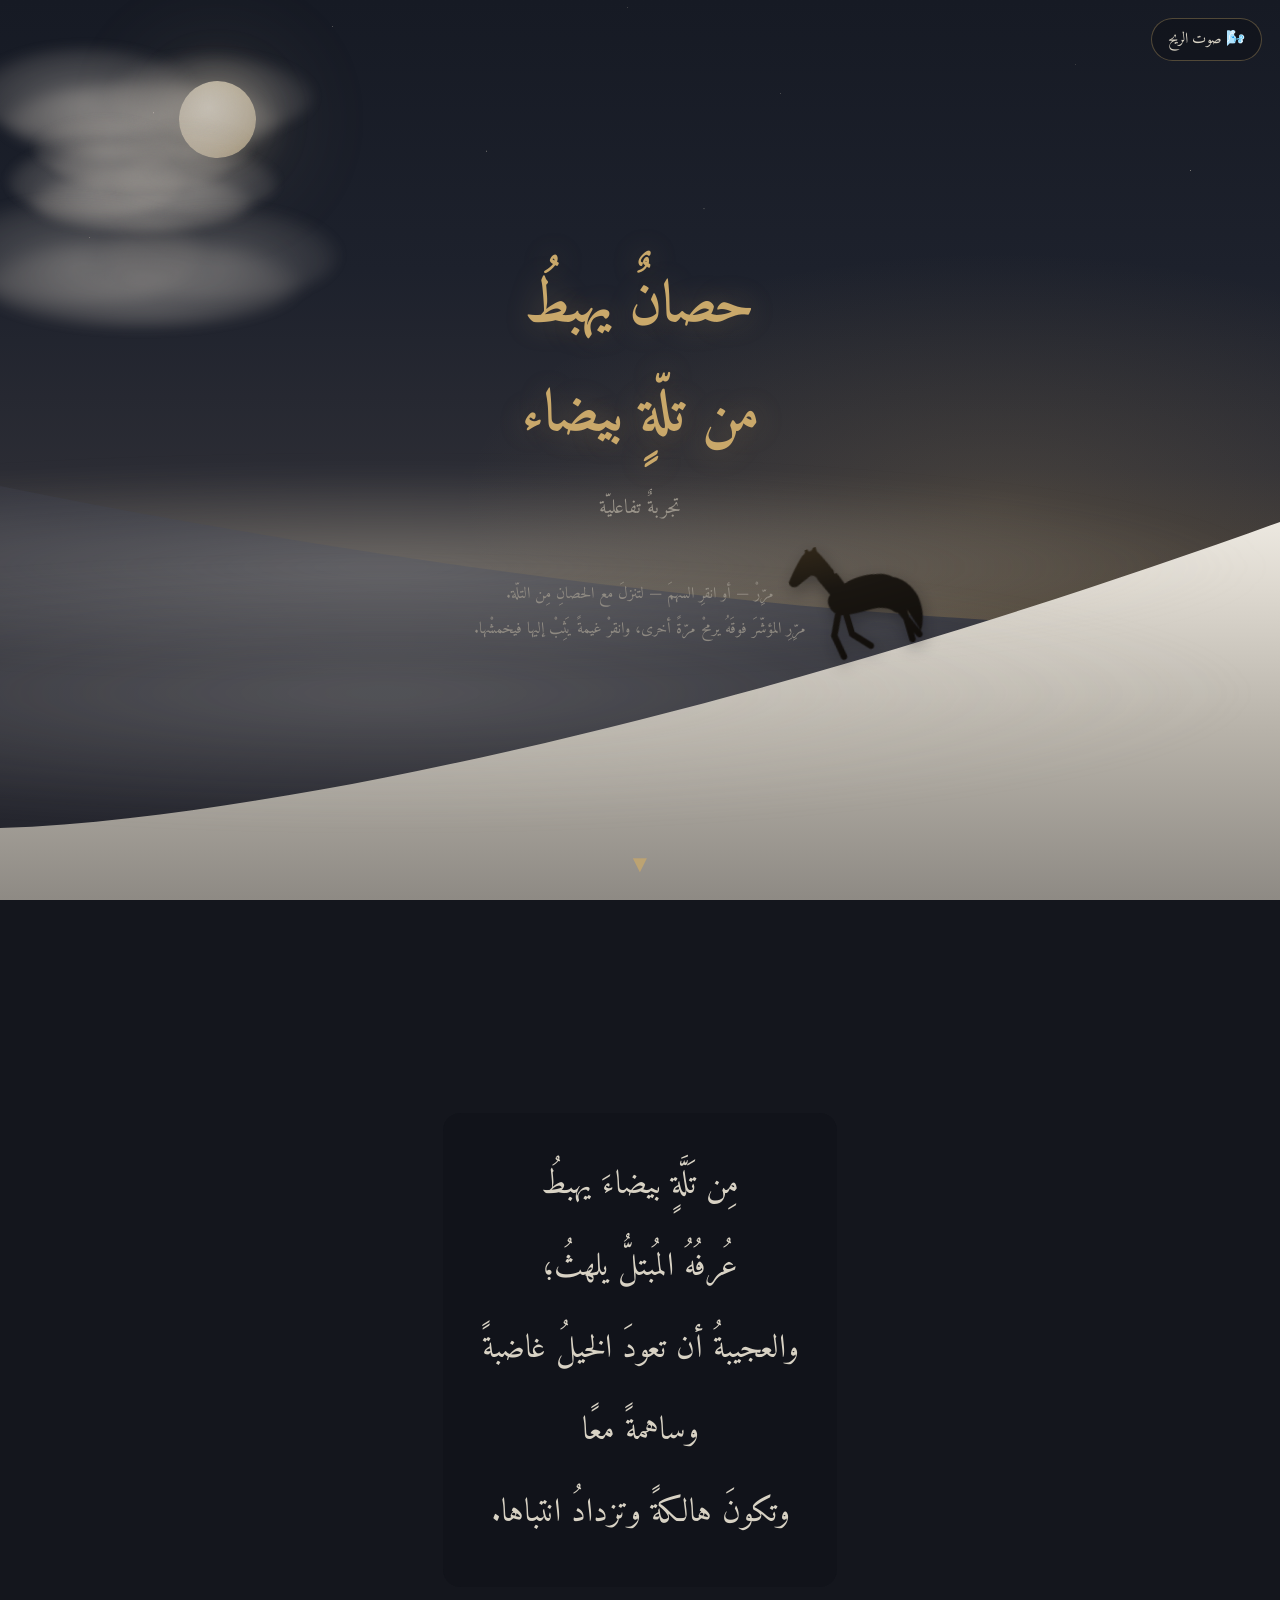
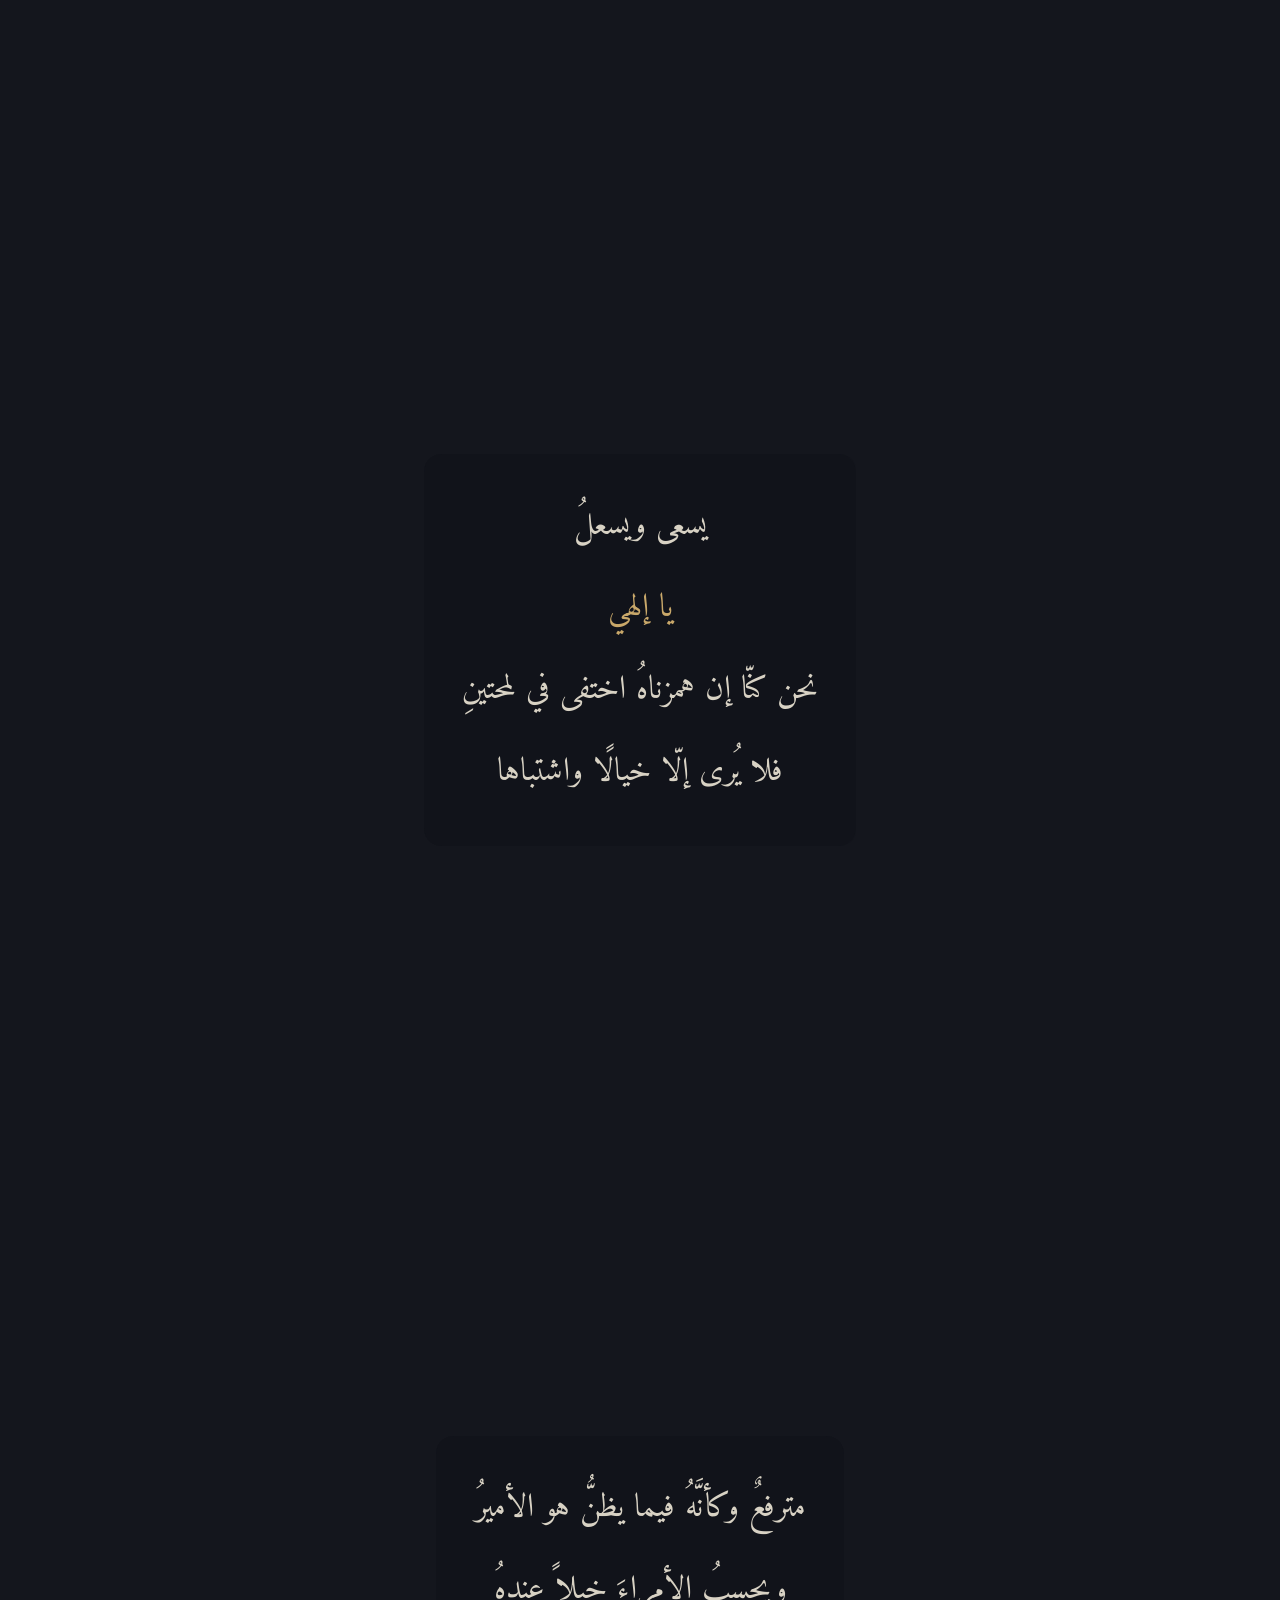
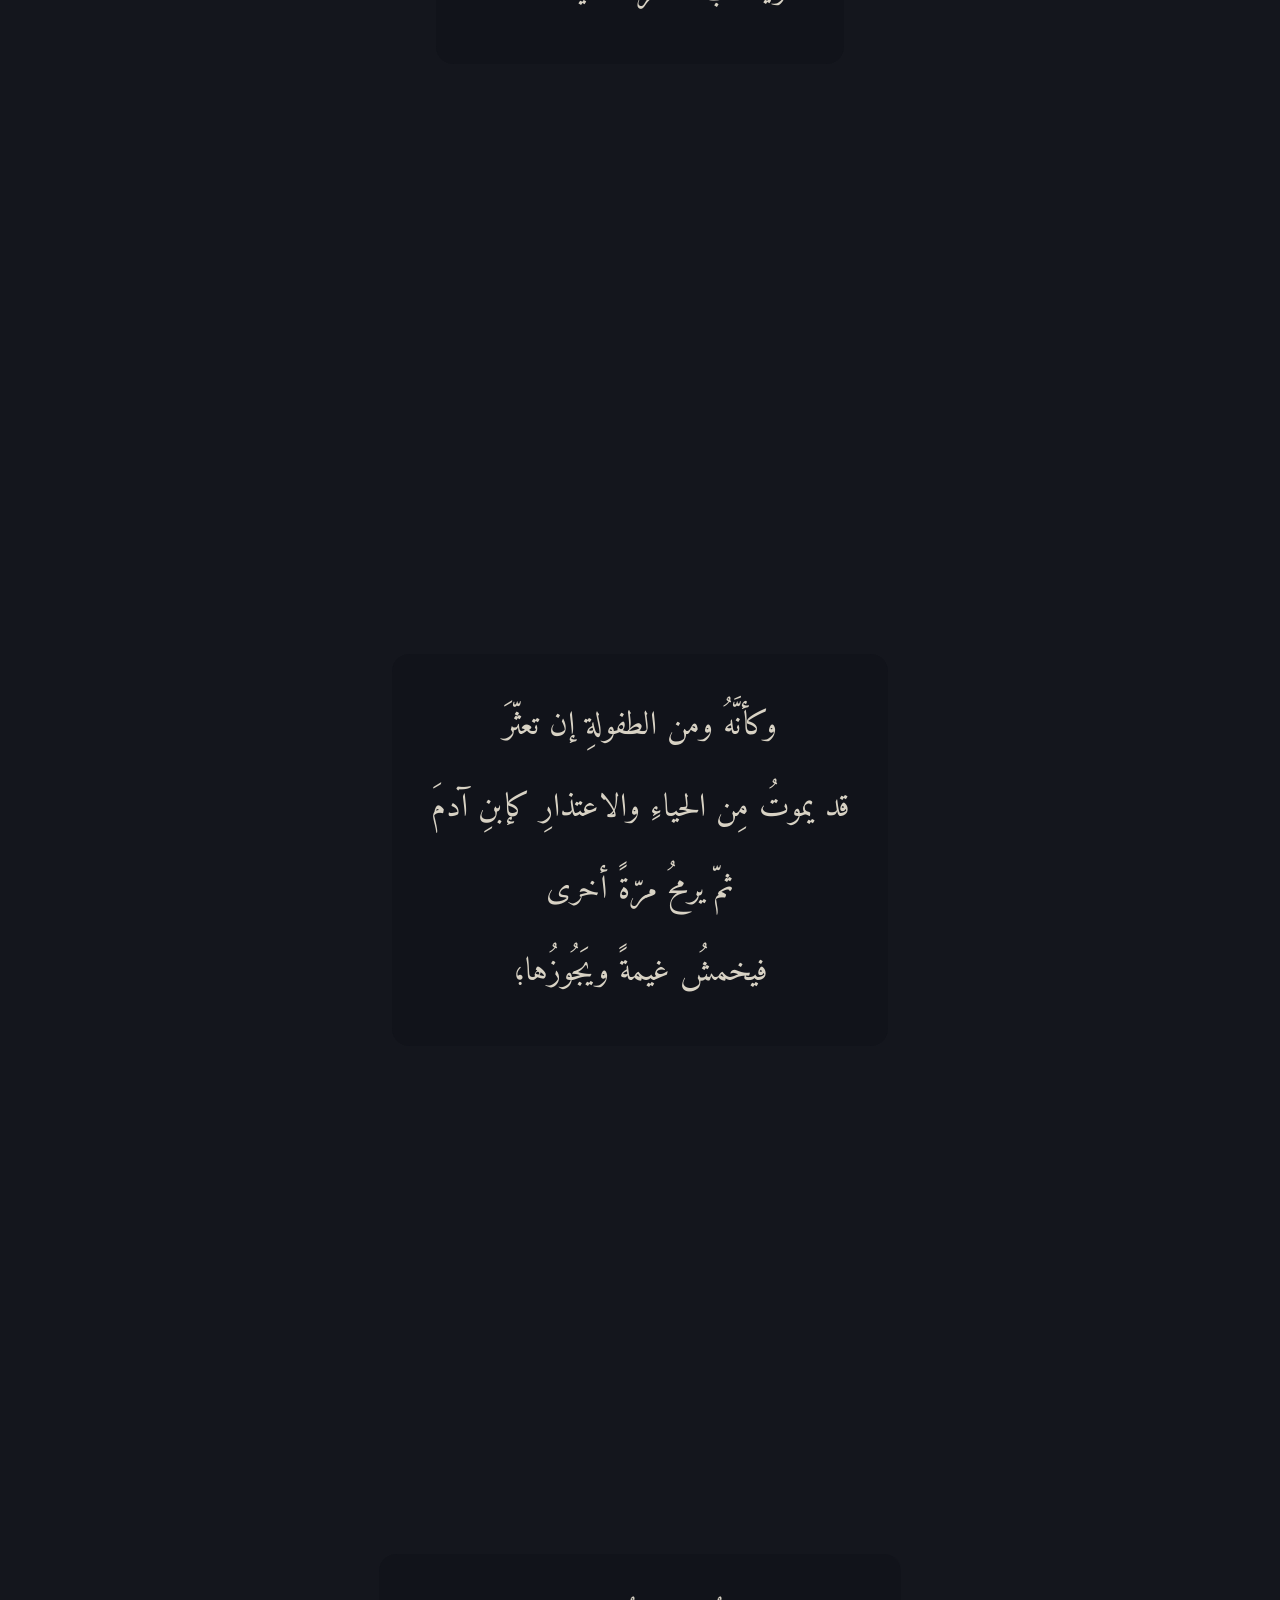
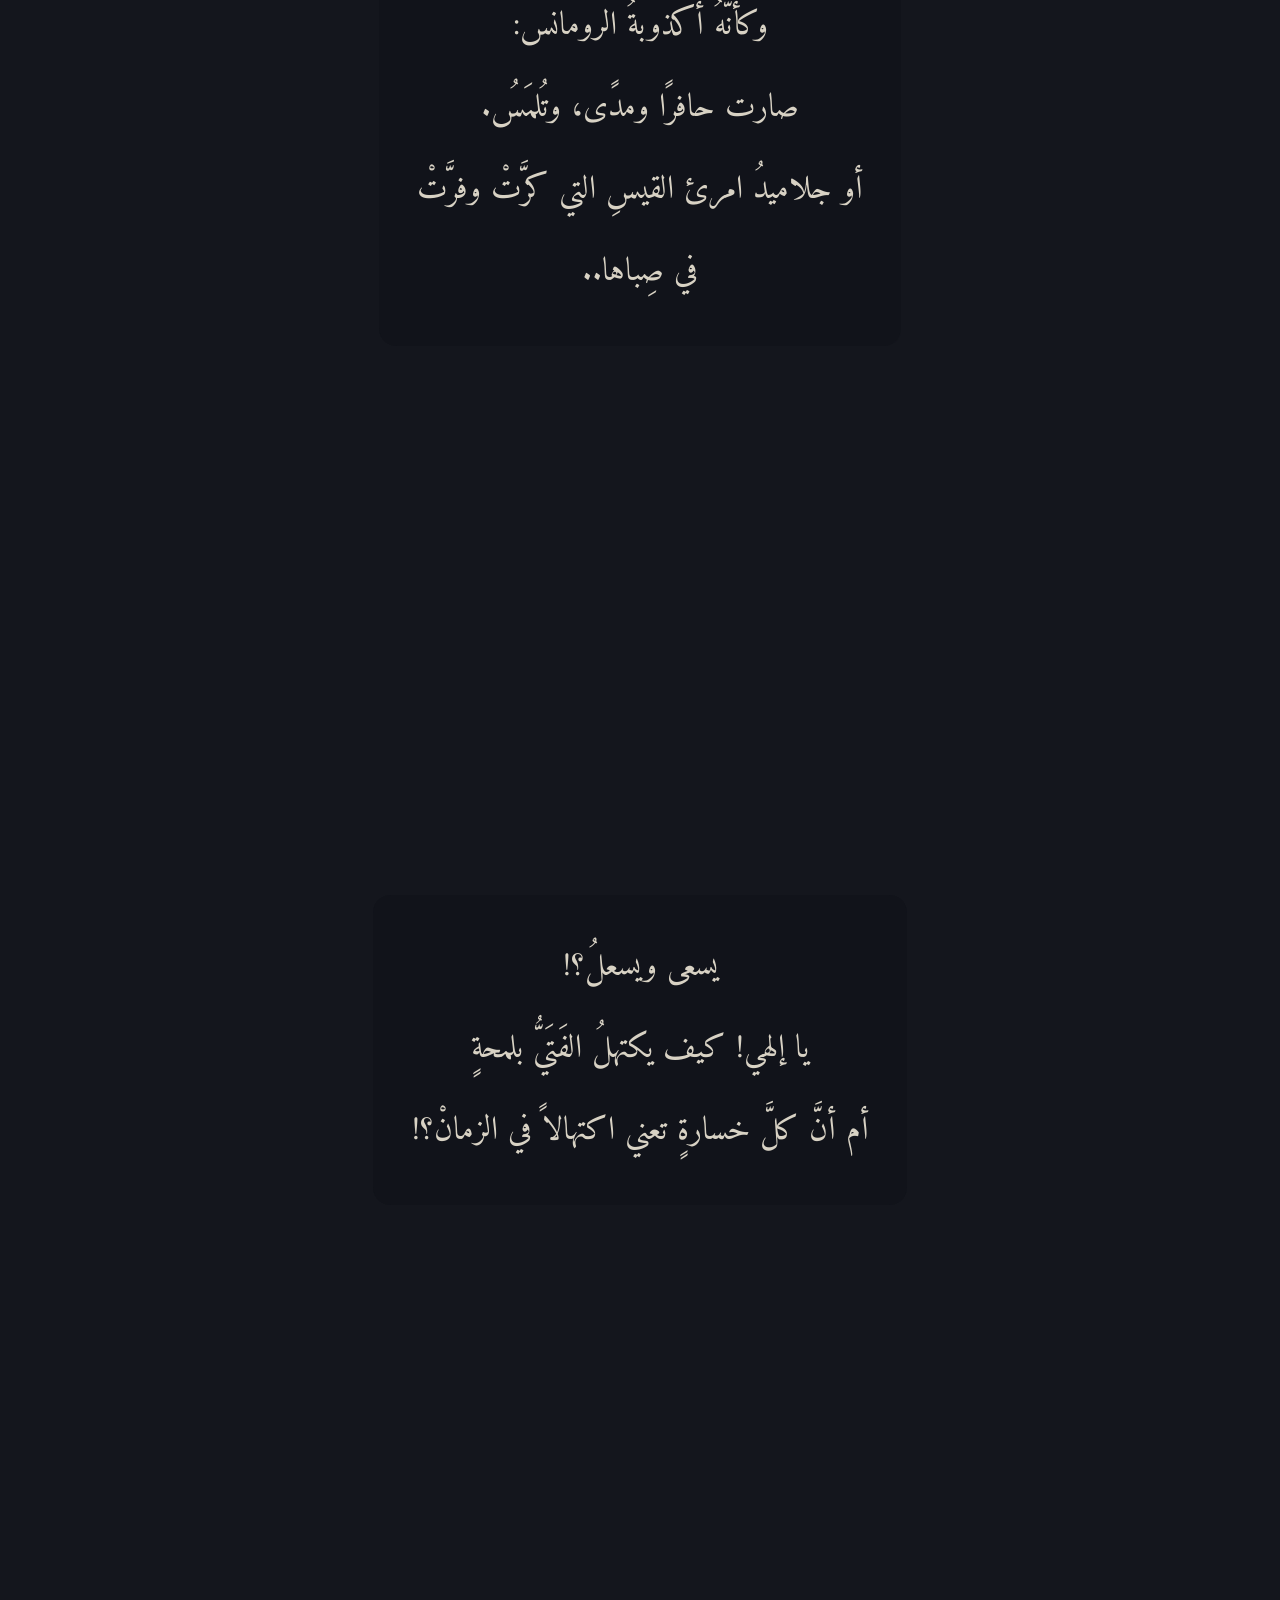
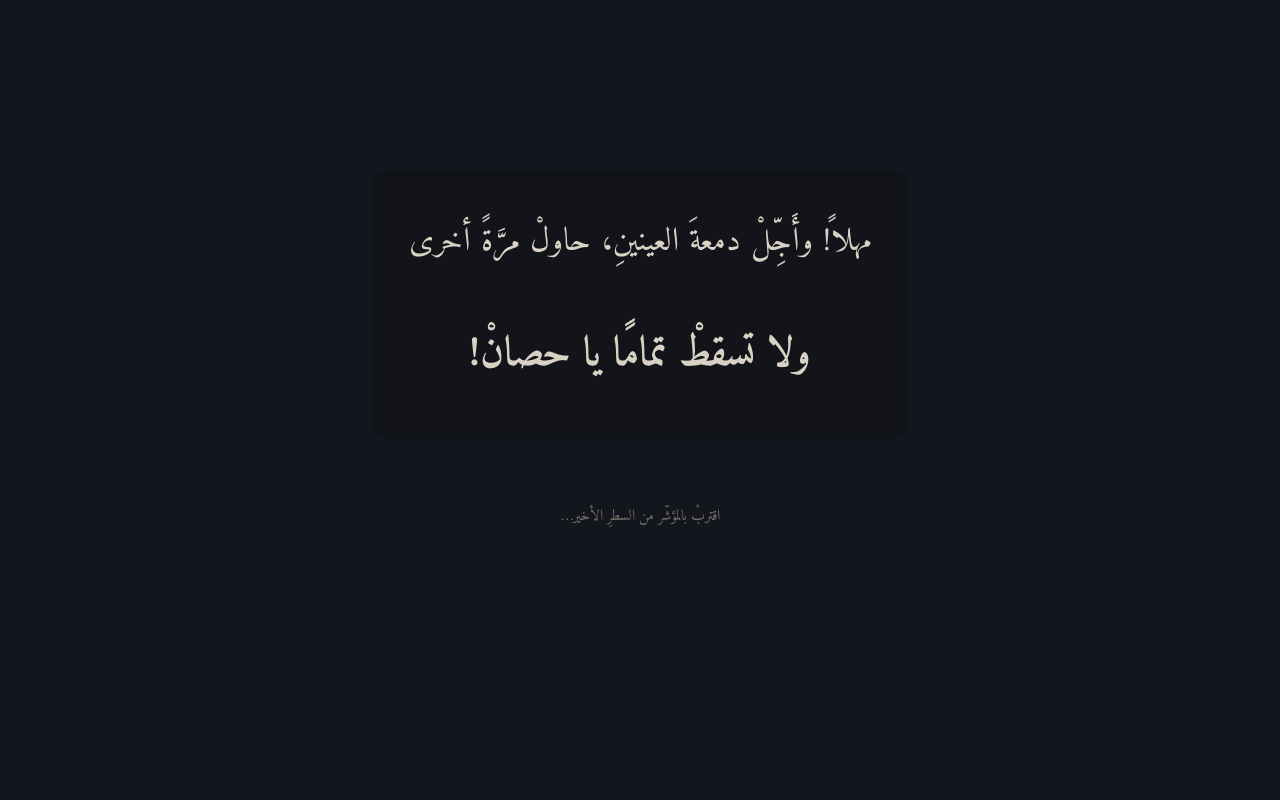
==== commit 90d92337: "Animate the horse with a 16-frame walk/gallop sprite sheet Replace the static SVG horse silhouette w" ====
--- a/horse-poem/index.html
+++ b/horse-poem/index.html
@@ -7,6 +7,7 @@
 <link rel="preconnect" href="https://fonts.googleapis.com">
 <link rel="preconnect" href="https://fonts.gstatic.com" crossorigin>
 <link href="https://fonts.googleapis.com/css2?family=Amiri:ital,wght@0,400;0,700;1,400&display=swap" rel="stylesheet">
+<link rel="preload" as="image" href="assets/horse-sprites.png">
 <style>
 /* ============================================================
    حصانٌ يهبطُ من تلّةٍ بيضاء — single-file interactive poem
@@ -155,28 +156,33 @@
   z-index: 3;
   filter: drop-shadow(0 6px 8px rgba(10, 10, 12, 0.35));
 }
-#horse svg { display: block; width: 100%; height: auto; overflow: visible; }
-
 .horse-inner { transform-origin: 50% 94%; }
 
-/* breathing — subtle ribcage swell */
-#h-body {
-  transform-box: fill-box;
-  transform-origin: 50% 100%;
-  animation: breathe 3.8s ease-in-out infinite;
-}
-@keyframes breathe {
-  0%, 100% { transform: scale(1, 1); }
-  50%      { transform: scale(1.012, 1.03); }
-}
-
-/* head raise (proud) — pivot at the base of the neck */
-#h-head {
-  transform-box: fill-box;
-  transform-origin: 95% 78%;
-  transition: transform .45s cubic-bezier(.34, 1.4, .5, 1);
-}
-#horse.proud #h-head { transform: rotate(13deg); }
+/* sprite-sheet gaits — 8 columns × 2 rows of 440×320 frames
+   (top row: walk, bottom row: gallop) */
+.horse-sprite {
+  width: 100%;
+  aspect-ratio: 440 / 320;
+  background-image: url('assets/horse-sprites.png');
+  background-repeat: no-repeat;
+  background-size: 800% 200%;
+  background-position: 0% 0%;                 /* walk row */
+  animation: horse-gait .9s steps(8, jump-none) infinite;
+}
+@keyframes horse-gait {
+  from { background-position-x: 0%; }
+  to   { background-position-x: 100%; }
+}
+
+/* gallop — bottom row, faster stride */
+#horse.galloping .horse-sprite,
+.horse-inner.leap .horse-sprite {
+  background-position-y: 100%;
+  animation-duration: .55s;
+}
+
+/* mid-stumble the legs freeze on the current frame */
+.horse-inner.stumble .horse-sprite { animation-play-state: paused; }
 
 /* stumble — pitches forward, catches itself, never falls */
 .horse-inner.stumble { animation: stumble .95s cubic-bezier(.3,.6,.4,1); }
@@ -330,7 +336,8 @@
 }
 
 @media (prefers-reduced-motion: reduce) {
-  #final-line, #stars, .mist, #next-hint, .cloud { animation: none !important; }
+  #final-line, #stars, .mist, #next-hint, .cloud,
+  .horse-sprite { animation: none !important; }
   .stanza { transition-duration: .3s; }
   html { scroll-behavior: auto; }
 }
@@ -371,71 +378,9 @@
 
   <!-- the aging horse -->
   <div id="horse" title="حصان">
-    <svg viewBox="0 0 220 160" xmlns="http://www.w3.org/2000/svg">
-      <defs>
-        <!-- faint moonlight falling on the back and crest -->
-        <linearGradient id="horse-grad" gradientUnits="userSpaceOnUse" x1="0" y1="0" x2="0" y2="160">
-          <stop offset="0" stop-color="#33291a"/>
-          <stop offset=".4" stop-color="#1a1611"/>
-          <stop offset="1" stop-color="#100d0a"/>
-        </linearGradient>
-      </defs>
-      <g class="horse-inner" fill="url(#horse-grad)">
-        <!-- tail -->
-        <path d="M148,66
-                 C163,71 173,85 176,101
-                 C178,118 174,132 167,143
-                 C164,130 158,114 155,101
-                 C152,89 149,78 143,73 Z"/>
-        <!-- body + legs -->
-        <path id="h-body" d="M82,62
-                 C98,55 116,54 132,58
-                 C143,60 152,65 156,73
-                 C159,79 159,86 156,92
-                 C161,98 164,105 163,112
-                 C161,120 161,130 162,140
-                 L163,146 L163,150 L155,150 L155,146
-                 C154,136 153,126 153,116
-                 L152,111
-                 C150,103 147,96 142,91
-                 C143,99 143,106 141,113
-                 C138,122 138,132 139,141
-                 L140,146 L139,150 L131,150 L132,146
-                 C133,136 132,126 133,118
-                 C134,110 134,102 134,97
-                 C126,96 116,98 108,98
-                 C101,98 96,96 93,95
-                 C96,104 96,116 95,128
-                 C95,138 96,142 96,146
-                 L95,150 L87,150 L87,146
-                 C87,140 87,134 87,128
-                 C86,116 85,106 81,97
-                 L79,97
-                 C77,106 75,118 72,128
-                 C70,138 70,143 69,147
-                 L68,150 L61,150 L62,146
-                 C64,138 65,130 66,124
-                 C67,112 67,103 67,99
-                 C65,92 64,84 65,77
-                 C66,69 72,64 82,62 Z"/>
-        <!-- neck + head (raised when proud) -->
-        <path id="h-head" d="M20,46
-                 C26,36 34,25 42,16
-                 L46,13 L47,3 L51,12
-                 L55,11 L60,4 L61,13
-                 C66,20 72,30 78,41
-                 C77,44 79,46 81,44
-                 C86,53 91,63 94,72
-                 C93,75 95,77 97,75
-                 C99,83 100,90 100,98
-                 L82,98
-                 C76,84 68,68 58,52
-                 L56,48
-                 C55,44 51,41 47,43
-                 L29,53
-                 C24,54 20,51 20,47 Z"/>
-      </g>
-    </svg>
+    <div class="horse-inner">
+      <div class="horse-sprite"></div>
+    </div>
   </div>
 
   <div class="mist m2"></div>
@@ -449,7 +394,7 @@
     <p class="tagline">تجربةٌ تفاعليّة</p>
     <p class="howto">
       مرِّرْ — أو انقرِ السهمَ — لتنزلَ مع الحصانِ مِن التلّة.<br>
-      مرِّرِ المؤشّرَ فوقَهُ يرفعْ رأسَهُ شامخًا، وانقرْ غيمةً يَثِبْ إليها فيخمشْها.
+      مرِّرِ المؤشّرَ فوقَهُ يرمحْ مرّةً أخرى، وانقرْ غيمةً يَثِبْ إليها فيخمشْها.
     </p>
   </section>
 
@@ -583,13 +528,15 @@
     tCurrent += (target - tCurrent) * Math.min(1, dt * 0.0022);
 
     const hw = horse.offsetWidth;
-    const hh = hw * (160 / 220);
+    const hh = hw * (320 / 440);               // sprite frame ratio
     const bob = Math.sin(now / 460) * 1.6;     // walking bob
     const x = tCurrent * W - hw / 2;
-    const y = hillTopY(tCurrent) - hh * 0.94 + bob;
+    const y = hillTopY(tCurrent) - hh * 0.96 + bob;
     horse.style.transform =
       'translate3d(' + x.toFixed(1) + 'px,' + y.toFixed(1) + 'px,0) ' +
       'rotate(' + slopeAngleDeg(tCurrent).toFixed(2) + 'deg)';
+
+    updateGait(now, Math.abs(target - tCurrent) * W);
 
     applyParallax();
     updateGlow();
@@ -610,15 +557,22 @@
     hillsSvg.style.transform = 'translate3d(0,' + (p * -14) + 'px,0)';
   }
 
-  /* ---------- proud head (hover / tap) ---------- */
-  let proudTimer = null;
-  function beProud() {
-    horse.classList.add('proud');
-    clearTimeout(proudTimer);
-    proudTimer = setTimeout(() => horse.classList.remove('proud'), 1100);
-  }
-  horse.addEventListener('mouseenter', beProud);
-  horse.addEventListener('click', beProud);
+  /* ---------- gait: walk by default, gallop when pushed ---------- */
+  // gallops while the scroll drags it down the hill fast (with hysteresis
+  // so it doesn't flicker between gaits), or for a burst on hover / tap
+  let gallopUntil = 0, isGalloping = false;
+
+  function updateGait(now, gapPx) {
+    const galloping = now < gallopUntil || gapPx > (isGalloping ? 30 : 90);
+    if (galloping !== isGalloping) {
+      isGalloping = galloping;
+      horse.classList.toggle('galloping', galloping);
+    }
+  }
+
+  function gallopBurst() { gallopUntil = performance.now() + 1400; }
+  horse.addEventListener('mouseenter', gallopBurst);
+  horse.addEventListener('click', gallopBurst);
 
   /* ---------- occasional stumble — but never a fall ---------- */
   function scheduleStumble() {
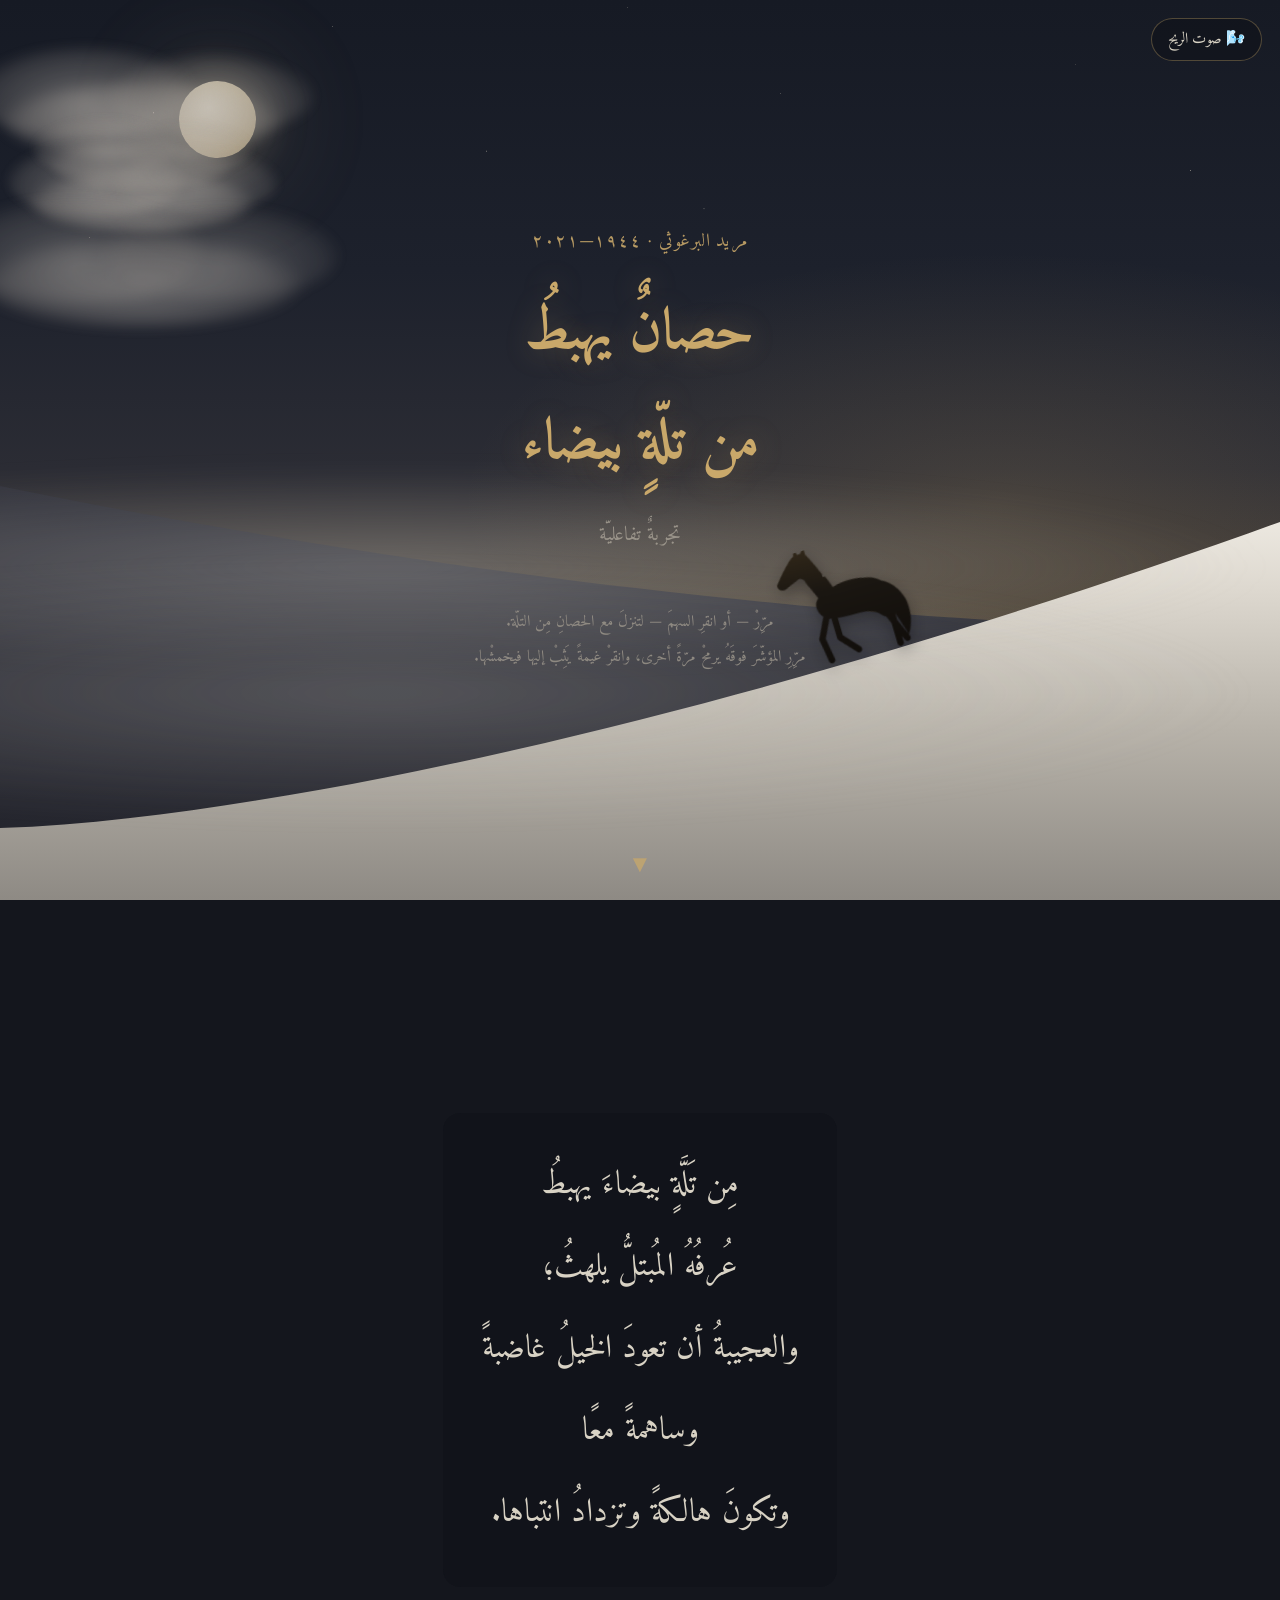
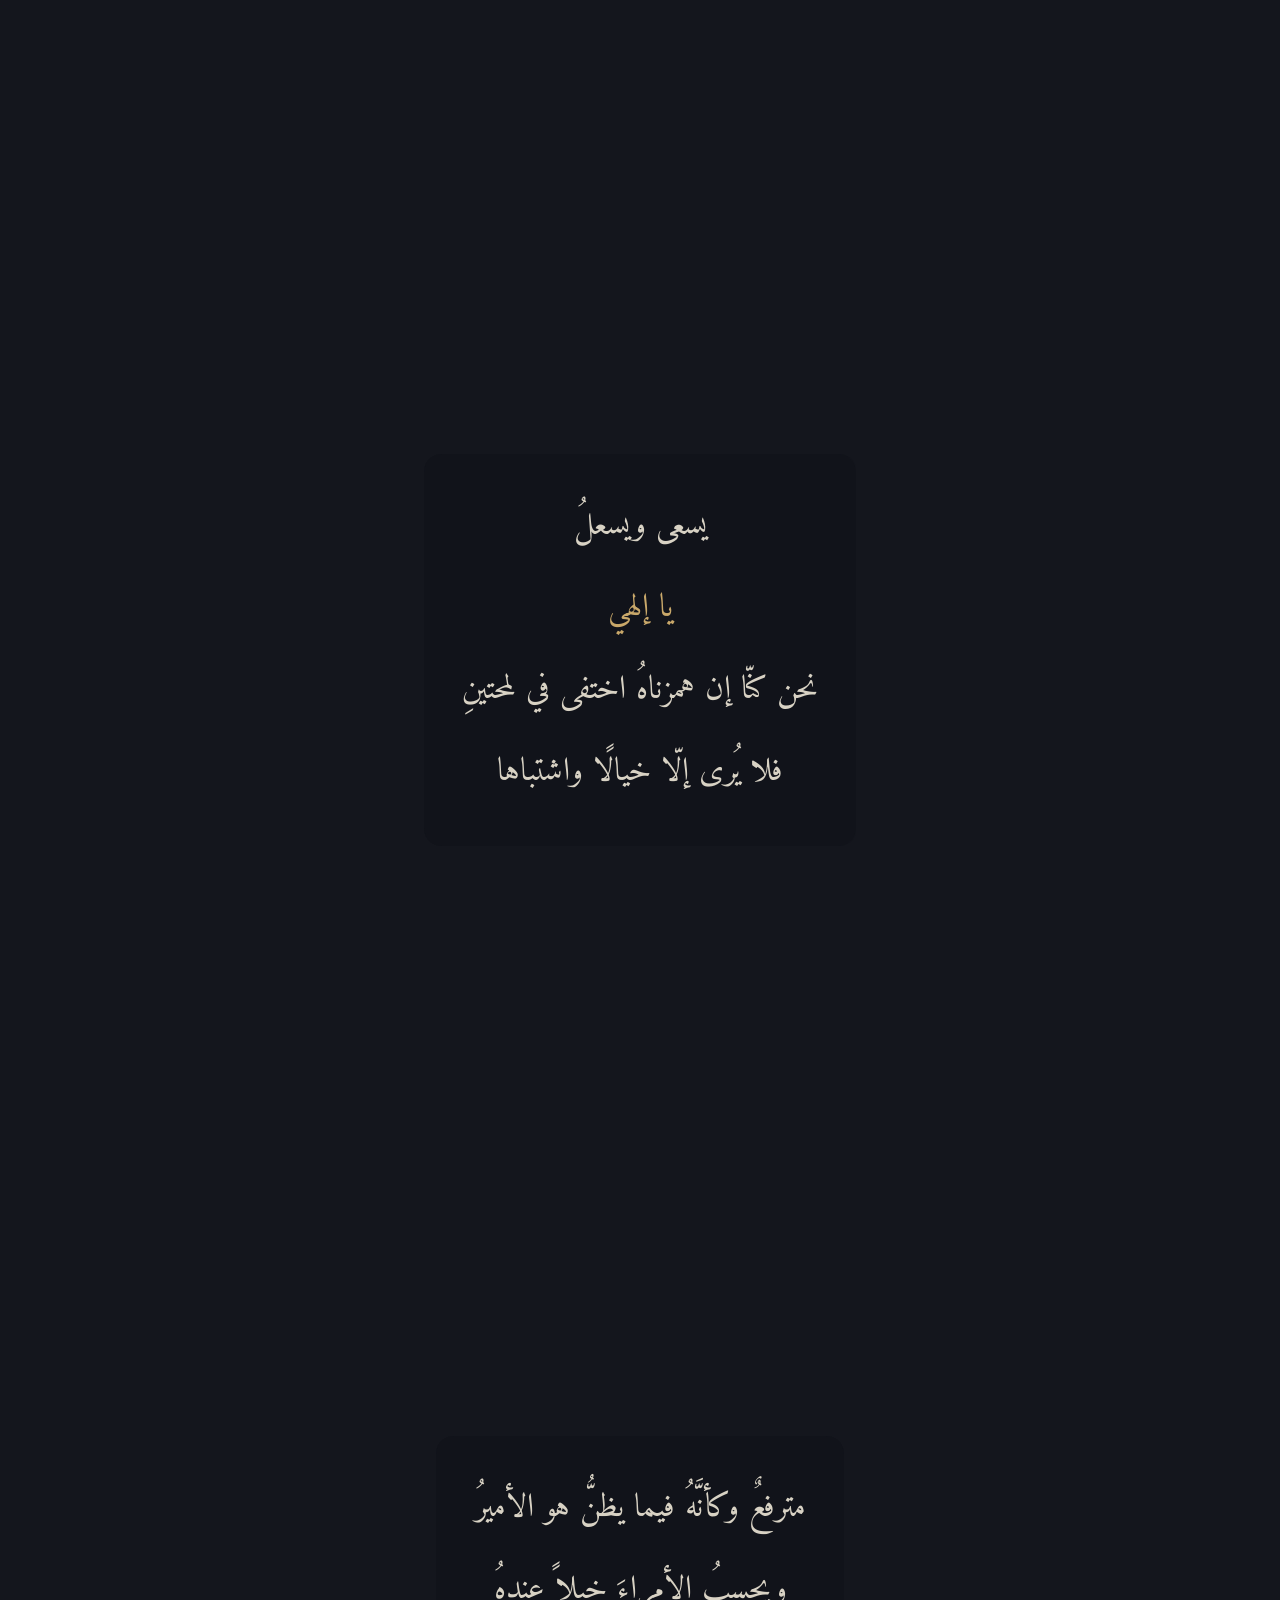
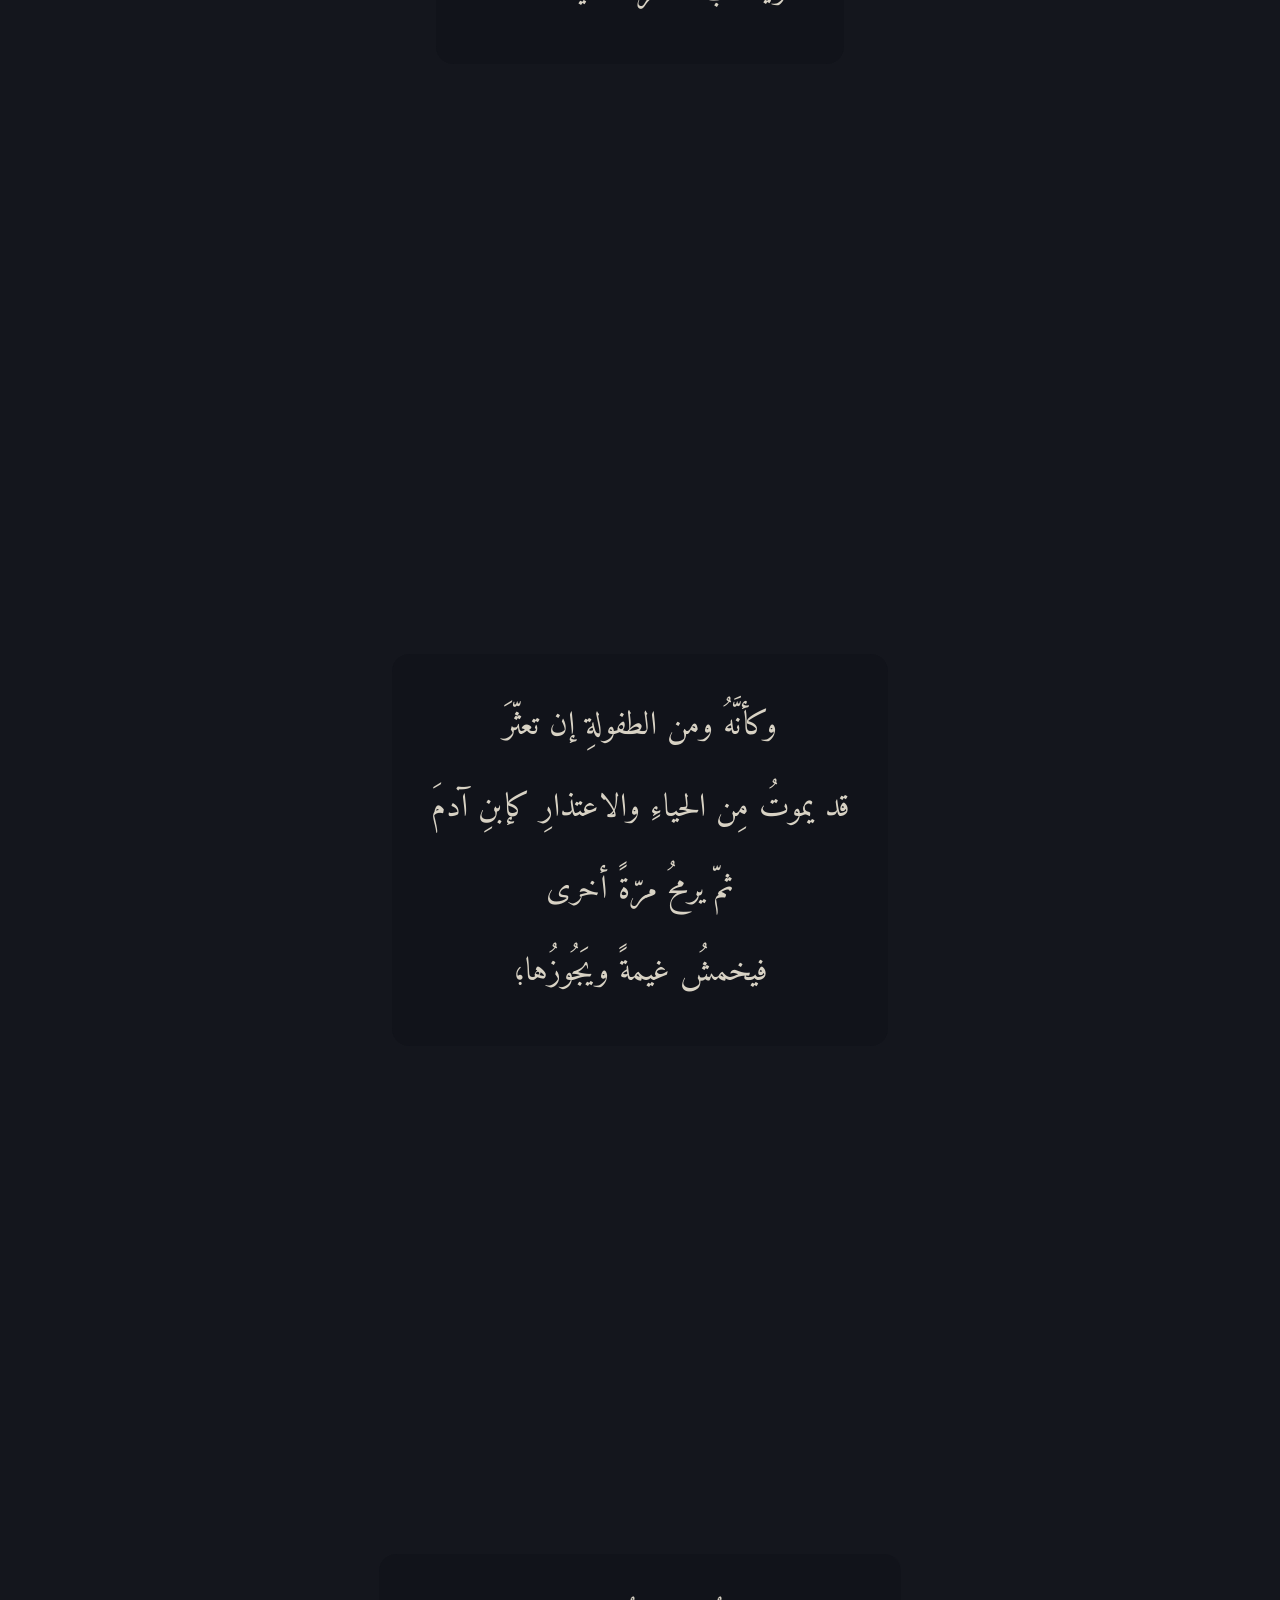
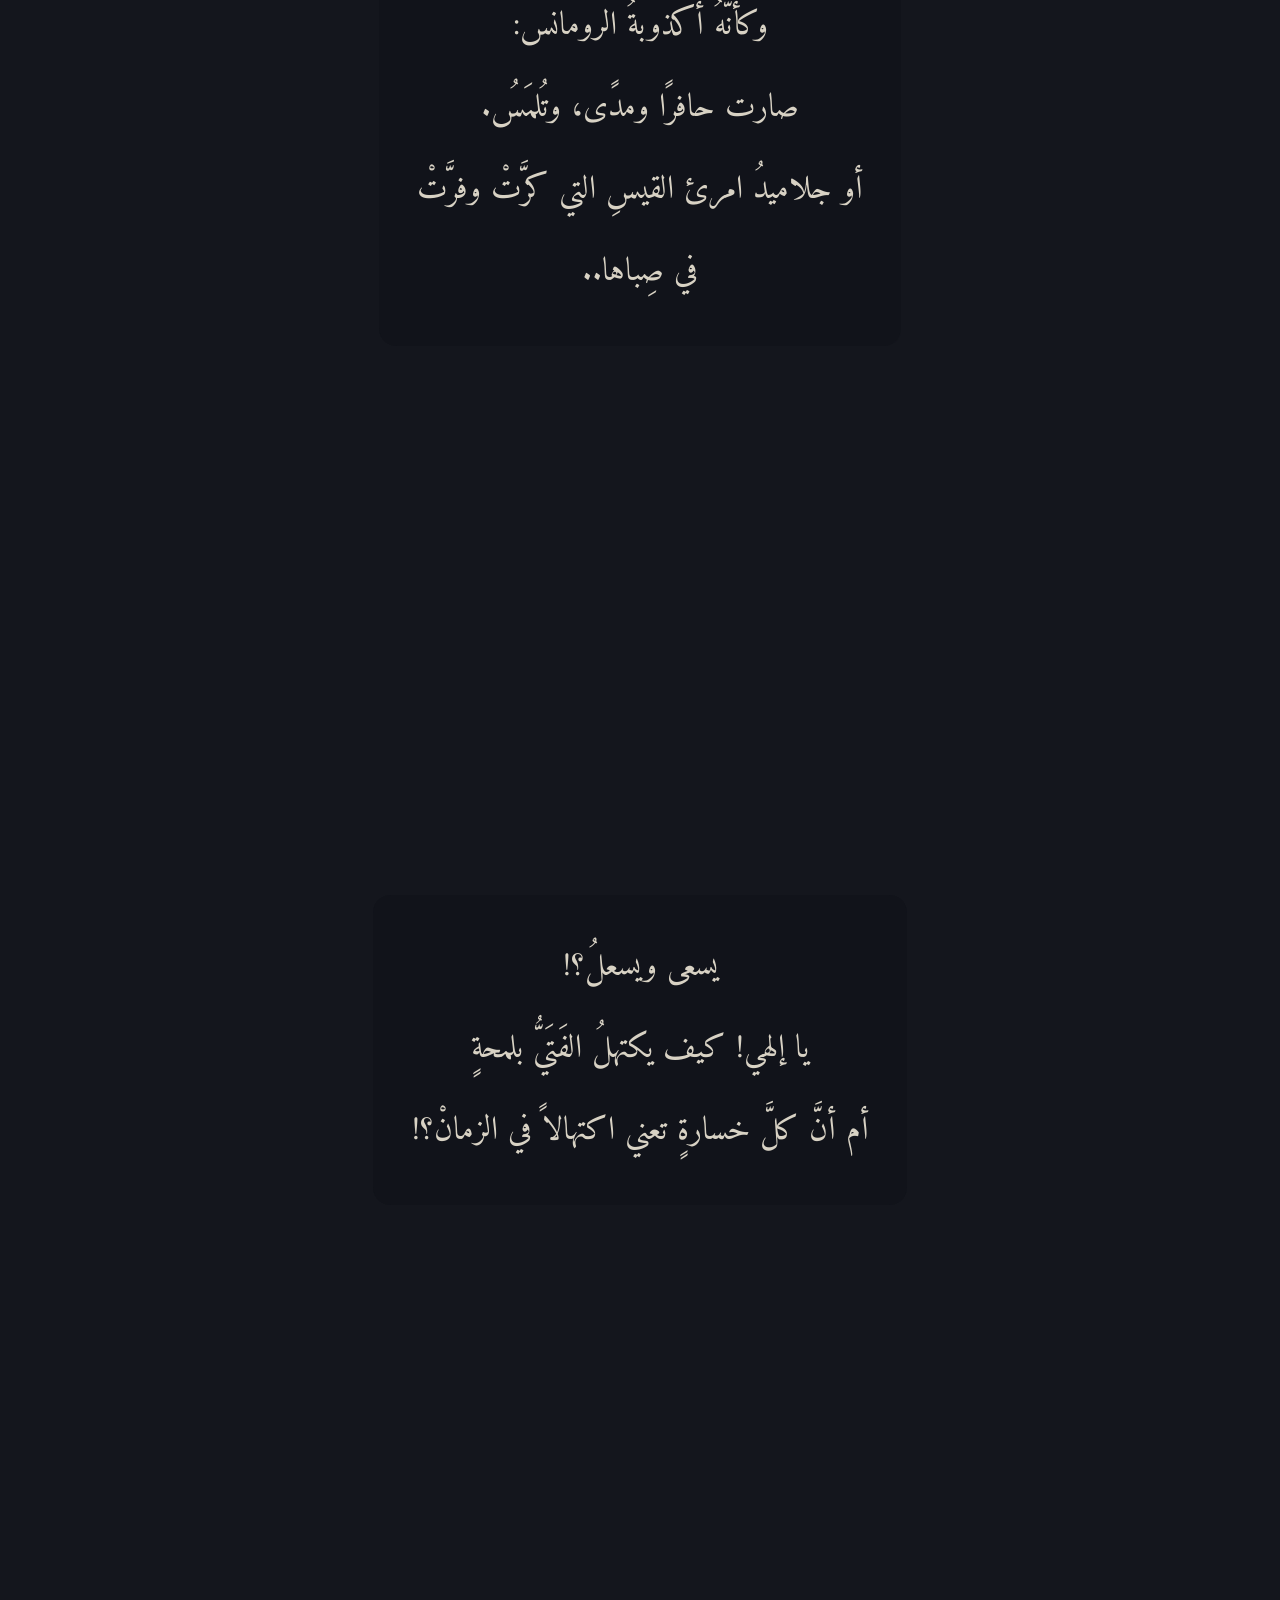
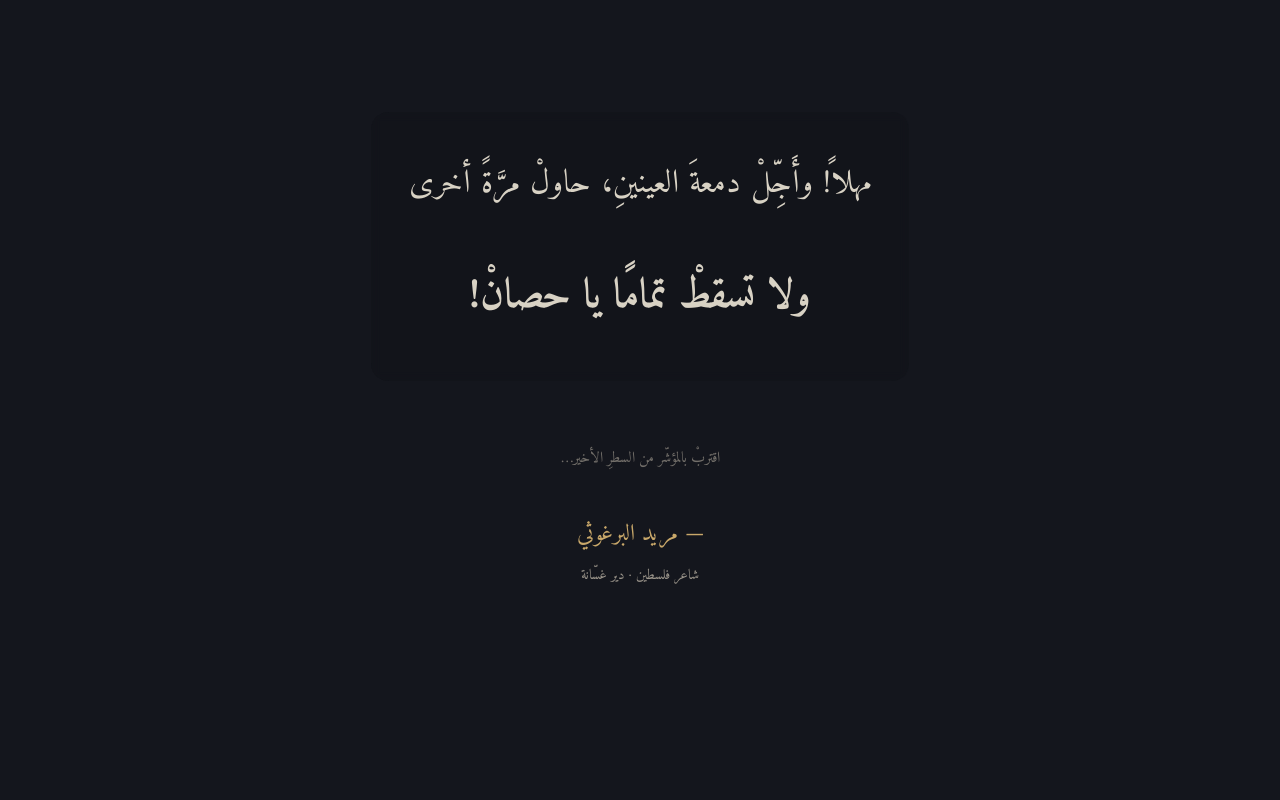
==== commit 5c559a44: "Credit Mourid Barghouti as the horse poem's author Add the poet's name and dates above the title, a " ====
--- a/horse-poem/index.html
+++ b/horse-poem/index.html
@@ -3,7 +3,7 @@
 <head>
 <meta charset="UTF-8">
 <meta name="viewport" content="width=device-width, initial-scale=1.0">
-<title>حصانٌ يهبطُ من تلّةٍ بيضاء — تجربة تفاعلية</title>
+<title>حصانٌ يهبطُ من تلّةٍ بيضاء — مريد البرغوثي</title>
 <link rel="preconnect" href="https://fonts.googleapis.com">
 <link rel="preconnect" href="https://fonts.gstatic.com" crossorigin>
 <link href="https://fonts.googleapis.com/css2?family=Amiri:ital,wght@0,400;0,700;1,400&display=swap" rel="stylesheet">
@@ -217,6 +217,15 @@
   padding: 12vh 6vw;
 }
 
+#title-card p.poet {
+  margin-bottom: 1.4rem;
+  color: var(--gold);
+  font-size: clamp(.95rem, 2vw, 1.15rem);
+  letter-spacing: .04em;
+  text-align: center;
+  opacity: .9;
+}
+
 #title-card h1 {
   font-size: clamp(2rem, 6vw, 3.6rem);
   font-weight: 700;
@@ -296,6 +305,23 @@
   transition: opacity 2.5s ease 1s;
 }
 #final-section .stanza.visible ~ #epilogue { opacity: .7; }
+
+#signature {
+  margin-top: 2.6rem;
+  text-align: center;
+  opacity: 0;
+  transition: opacity 2.5s ease .6s;
+}
+#final-section .stanza.visible ~ #signature { opacity: 1; }
+#signature .name {
+  color: var(--gold);
+  font-size: clamp(1.15rem, 2.6vw, 1.45rem);
+}
+#signature .meta {
+  margin-top: .5rem;
+  color: var(--ink-dim);
+  font-size: .9rem;
+}
 
 /* ---------- controls ---------- */
 #wind-toggle {
@@ -390,6 +416,7 @@
 <main id="poem">
 
   <section id="title-card">
+    <p class="poet">مريد البرغوثي · ١٩٤٤—٢٠٢١</p>
     <h1>حصانٌ يهبطُ<br>من تلّةٍ بيضاء</h1>
     <p class="tagline">تجربةٌ تفاعليّة</p>
     <p class="howto">
@@ -456,6 +483,10 @@
       <span id="final-line">ولا تسقطْ تمامًا يا حصانْ!</span>
     </div>
     <p id="epilogue">اقتربْ بالمؤشّر من السطرِ الأخير…</p>
+    <div id="signature">
+      <div class="name">— مريد البرغوثي</div>
+      <div class="meta">شاعر فلسطين · دير غسّانة</div>
+    </div>
   </section>
 
 </main>
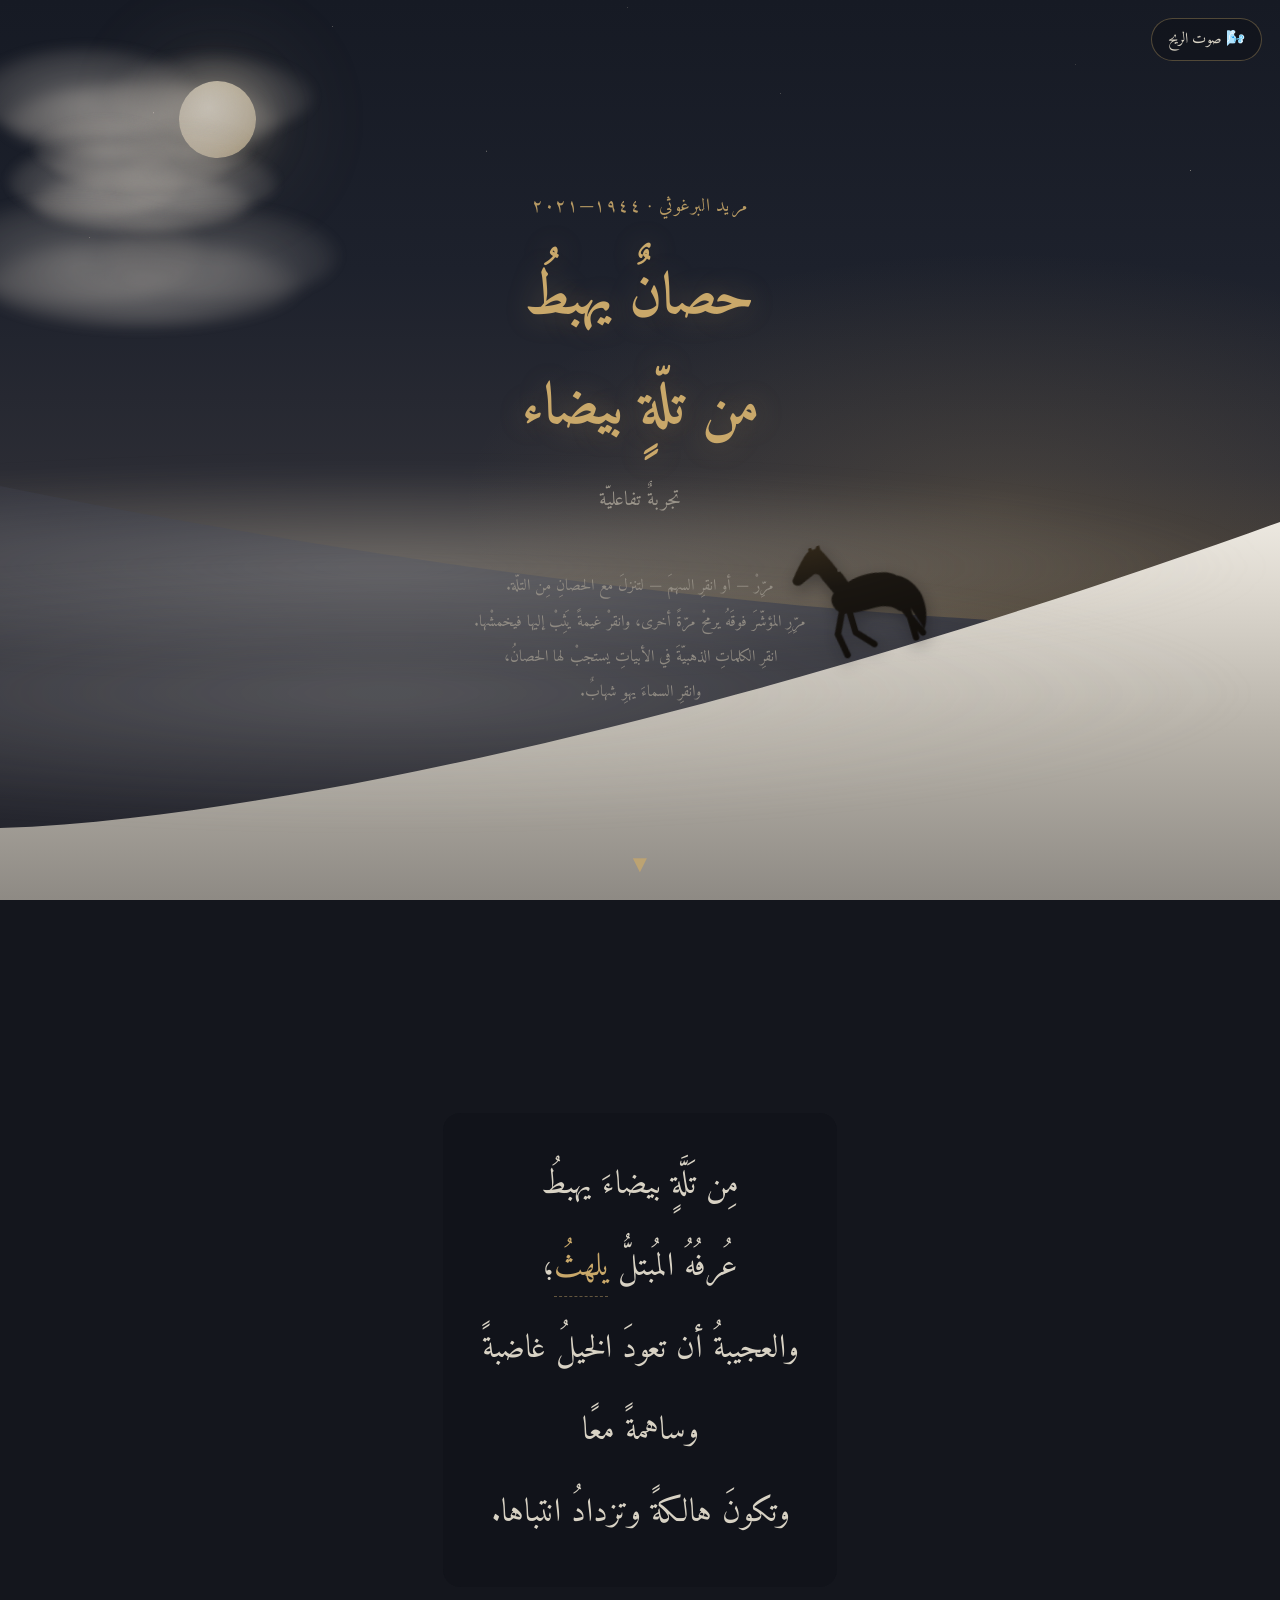
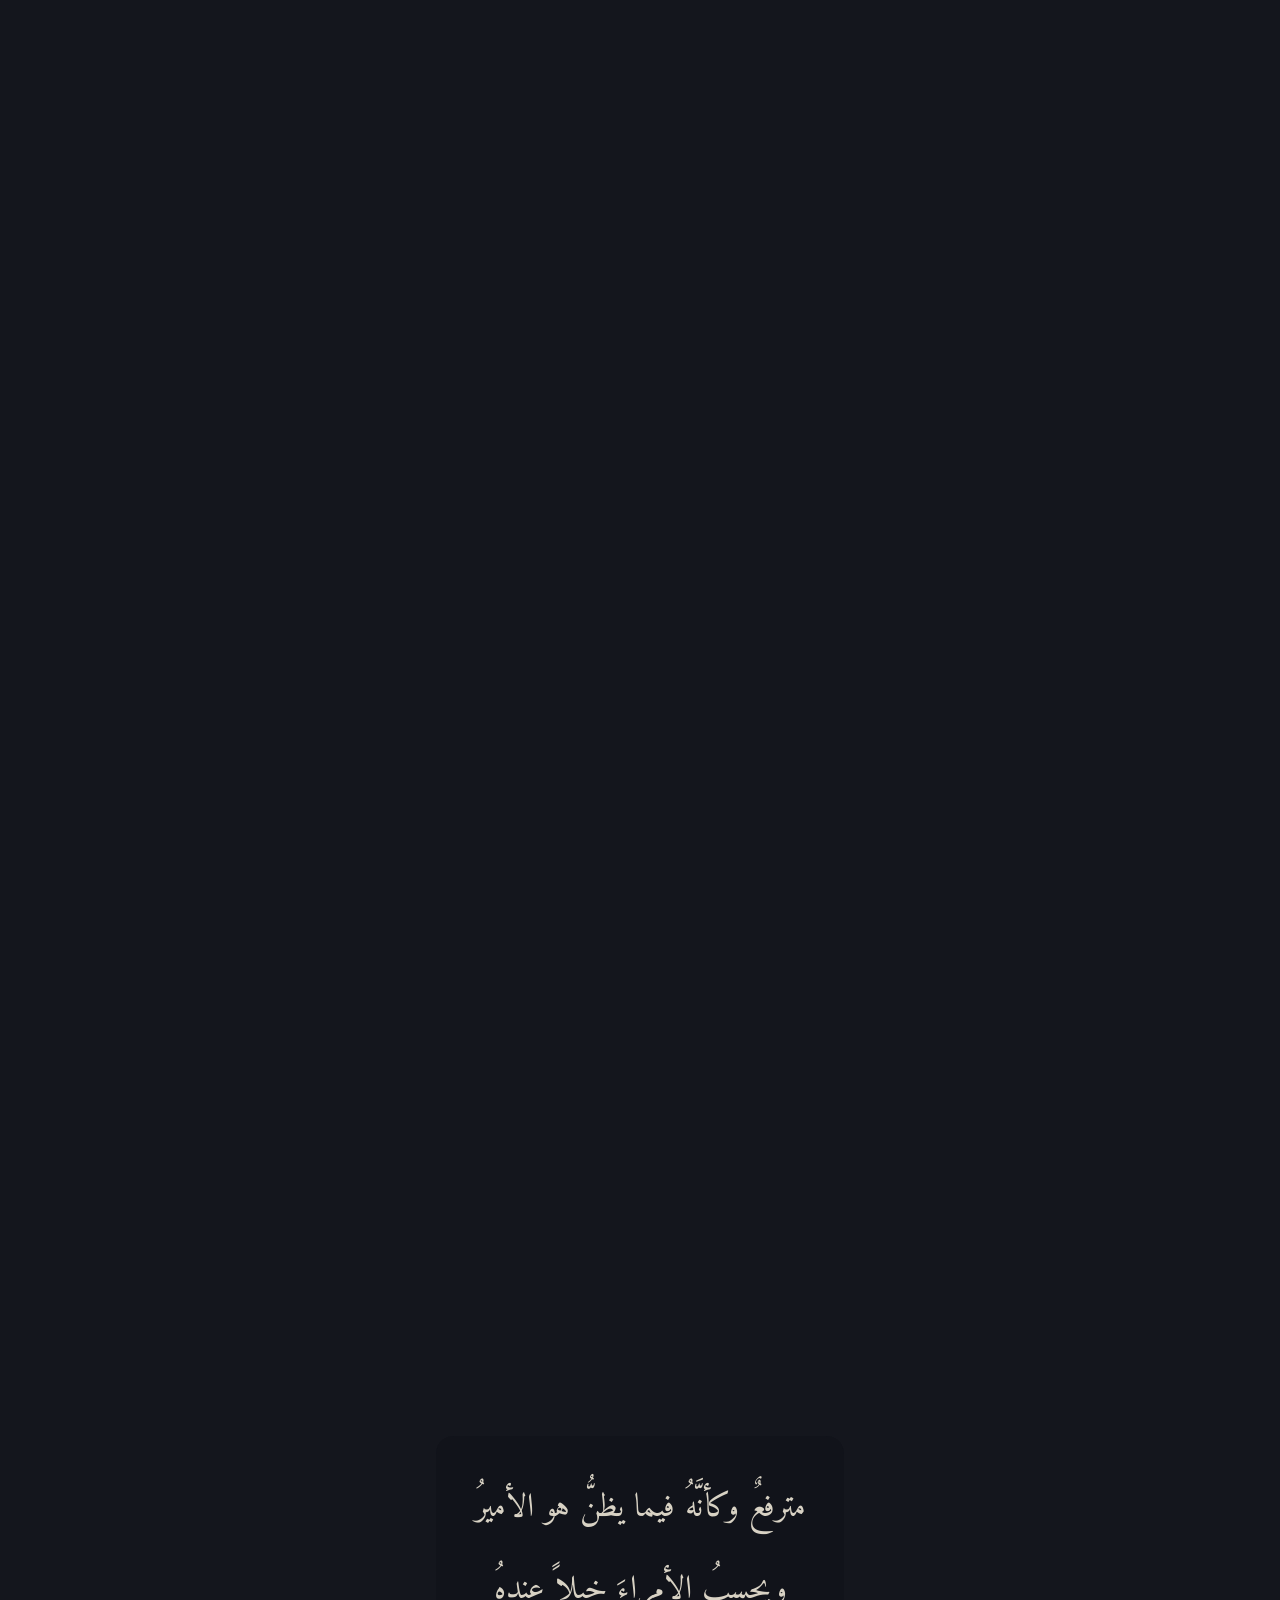
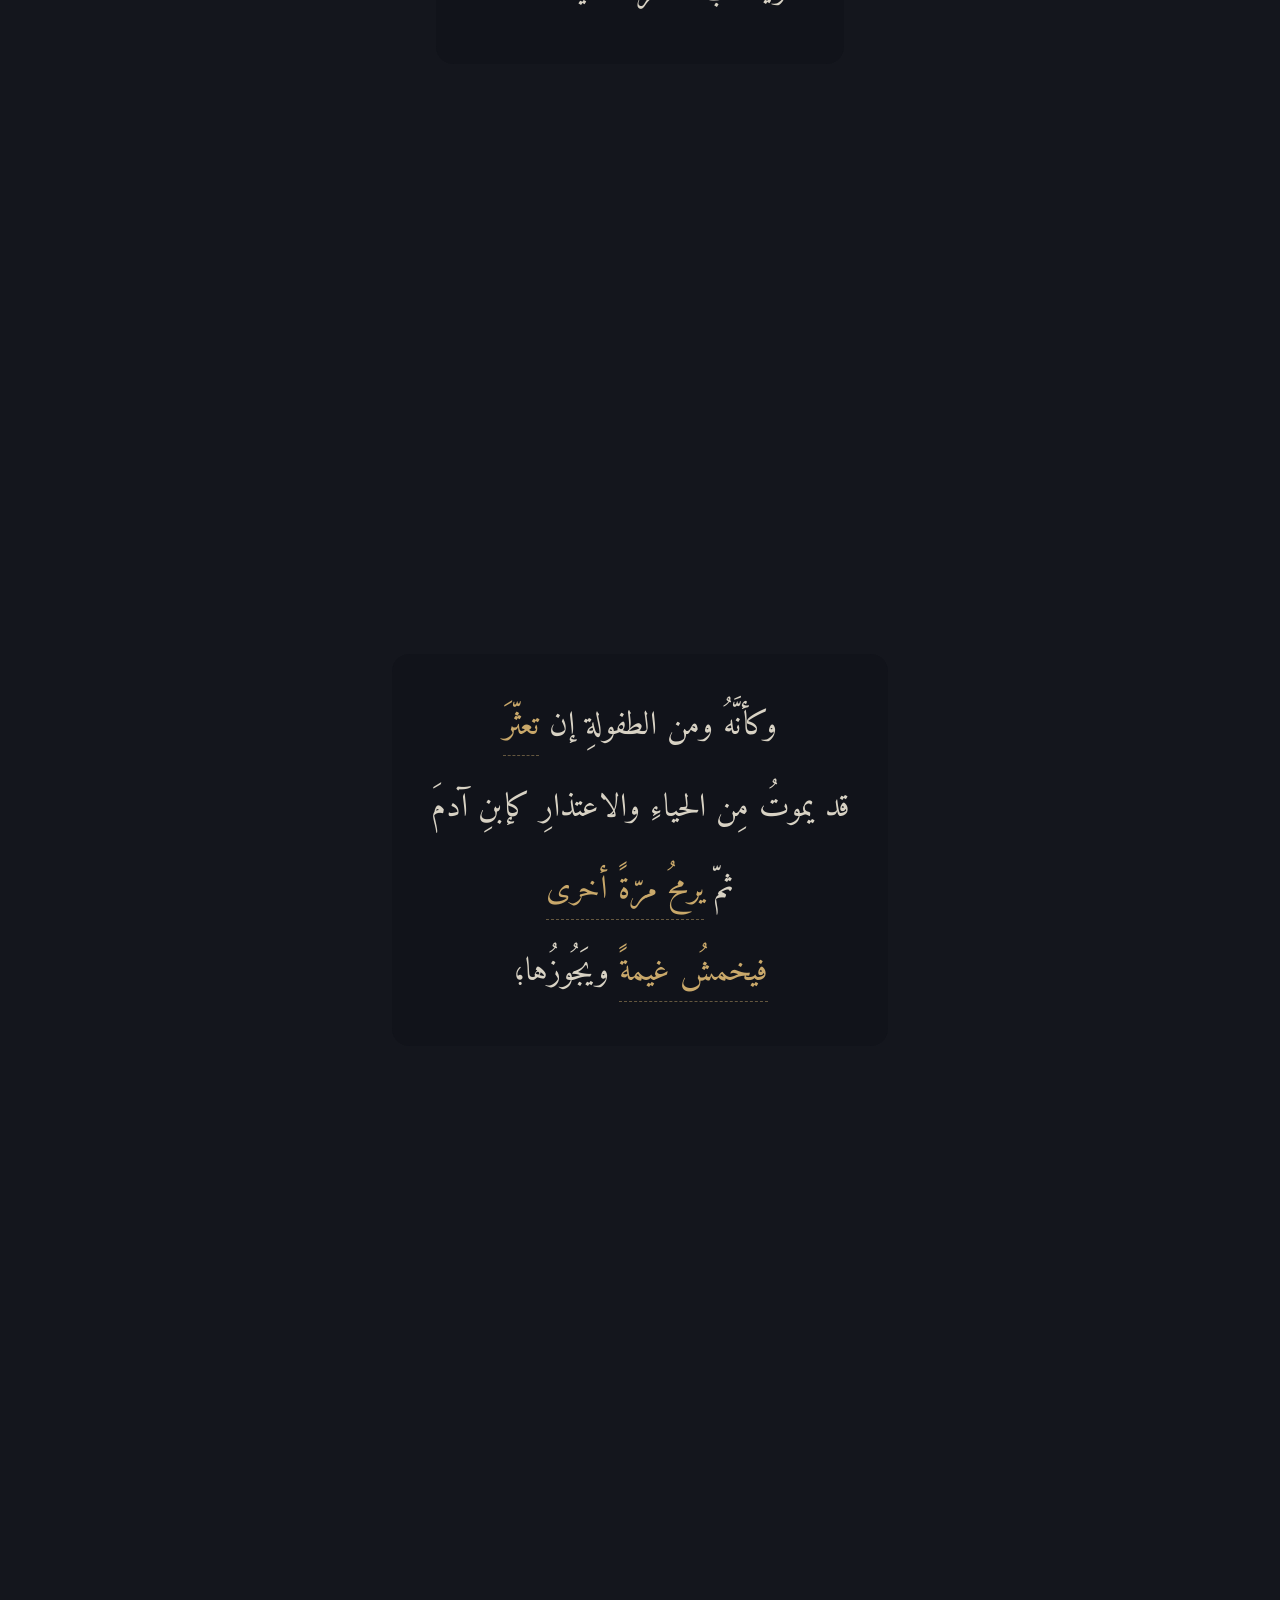
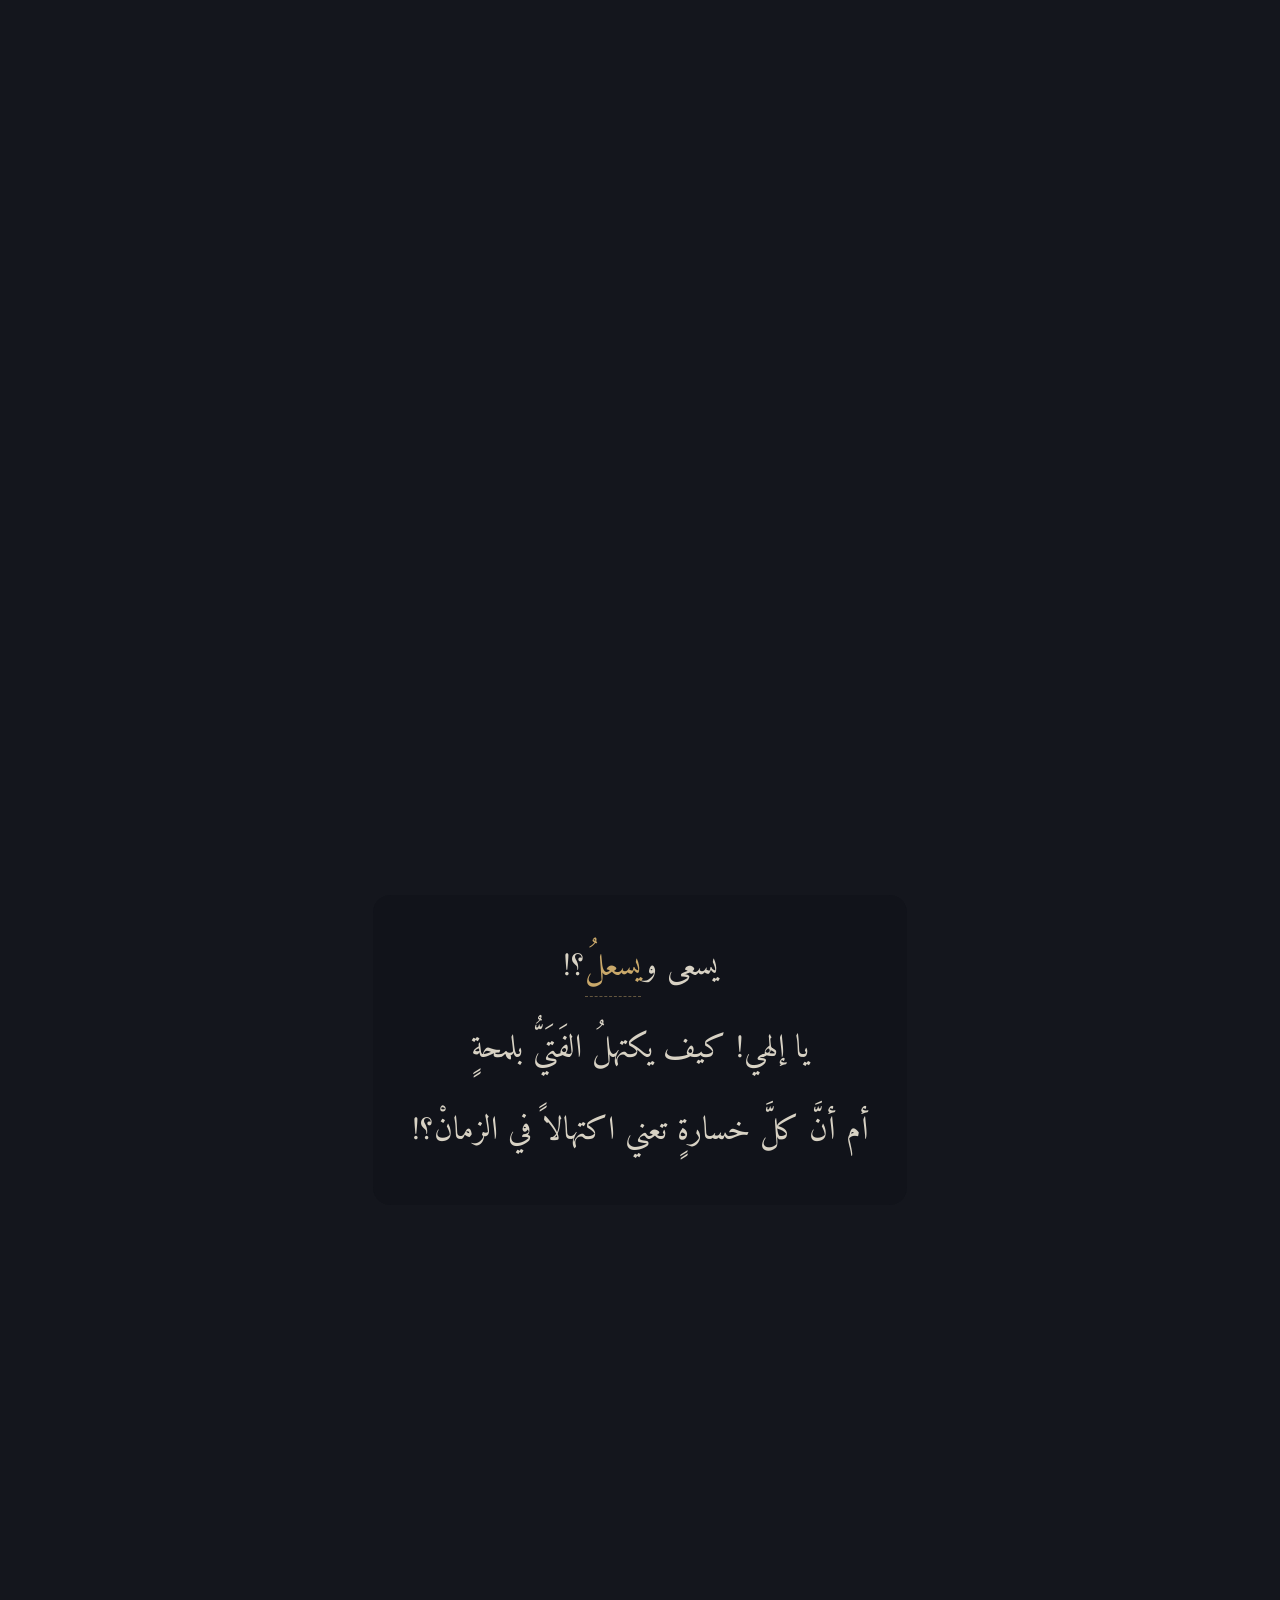
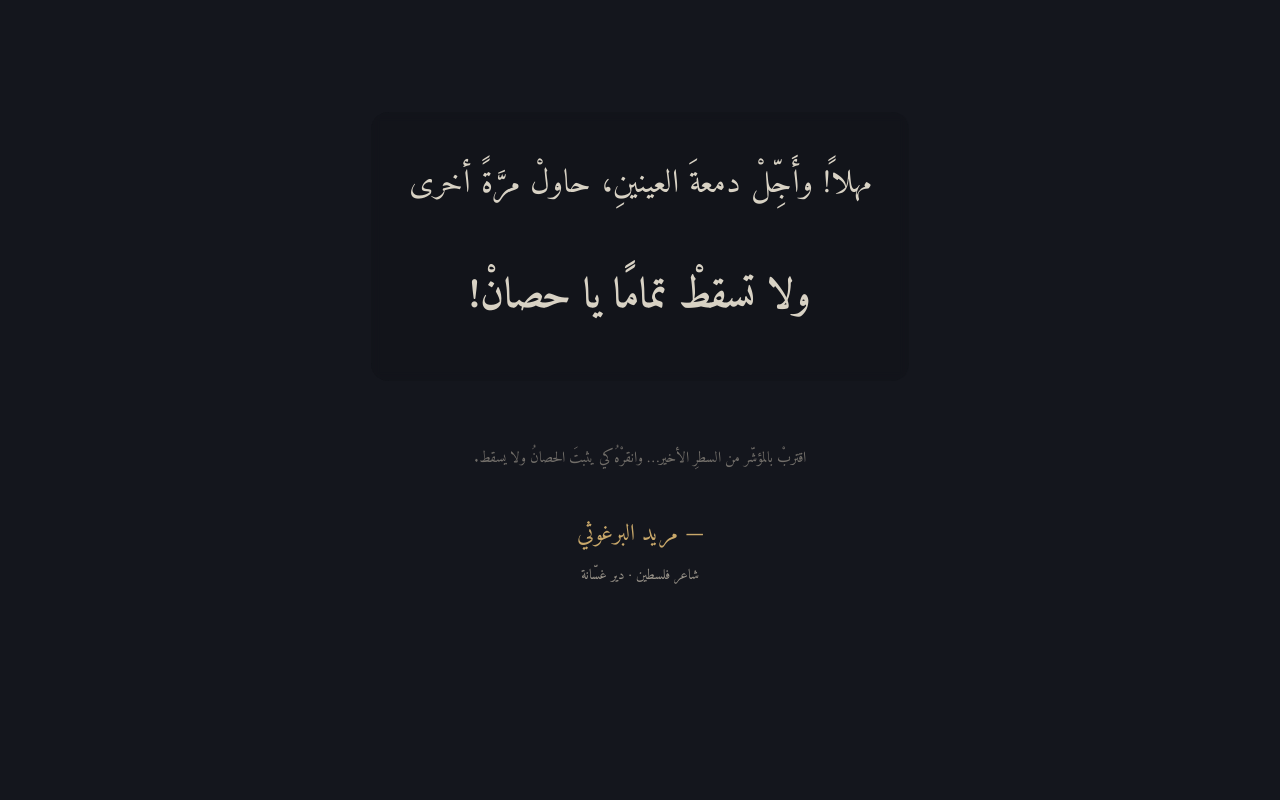
==== commit d6153e66: "Add interactive layer to horse-poem: clickable verse words, hoofprints, breath, meteors - Golden cli" ====
--- a/horse-poem/index.html
+++ b/horse-poem/index.html
@@ -205,6 +205,105 @@
   100% { transform: translateY(0)     rotate(0deg); }
 }
 
+/* cough — «يسعى ويسعل» — two heaving dips, legs frozen */
+.horse-inner.cough .horse-sprite { animation-play-state: paused; }
+.horse-inner.cough { animation: cough .95s ease; }
+@keyframes cough {
+  0%   { transform: translateY(0)   rotate(0deg); }
+  18%  { transform: translateY(4px) rotate(-4.5deg) scale(1.02, .96); }
+  34%  { transform: translateY(0)   rotate(-1deg); }
+  50%  { transform: translateY(5px) rotate(-5.5deg) scale(1.02, .95); }
+  72%  { transform: translateY(0)   rotate(1.2deg); }
+  100% { transform: translateY(0)   rotate(0deg); }
+}
+
+/* rear — «ولا تسقطْ تمامًا» — rises on its hind legs, refuses the fall */
+.horse-inner.rear .horse-sprite { background-position-y: 100%; }
+.horse-inner.rear { animation: rear 1.9s cubic-bezier(.34,.5,.35,1); }
+@keyframes rear {
+  0%   { transform: rotate(0deg)  translateY(0); }
+  22%  { transform: rotate(15deg) translateY(-7px); }
+  42%  { transform: rotate(20deg) translateY(-10px); }
+  62%  { transform: rotate(16deg) translateY(-6px); }
+  100% { transform: rotate(0deg)  translateY(0); }
+}
+
+/* vanish — «إن همزناهُ اختفى في لمحتين» */
+#horse { transition: opacity .45s ease, filter .45s ease; }
+#horse.vanish { opacity: .07; filter: drop-shadow(0 6px 8px rgba(10,10,12,.35)) blur(5px); }
+
+/* breath vapour from the muzzle — «عُرفُهُ المُبتلُّ يلهثُ» */
+#fx { position: absolute; inset: 0; z-index: 4; pointer-events: none; }
+.breath {
+  position: absolute;
+  width: 15px; height: 15px;
+  border-radius: 50%;
+  background: radial-gradient(circle, rgba(231,228,221,.55), transparent 70%);
+  filter: blur(2px);
+  pointer-events: none;
+  animation: breath-rise 1.7s ease-out forwards;
+}
+@keyframes breath-rise {
+  from { transform: translate(0, 0)        scale(.45); opacity: .85; }
+  to   { transform: translate(-30px, -38px) scale(2.2); opacity: 0; }
+}
+
+/* hoofprints fading in the snow of the hill */
+#hoofprints { position: absolute; inset: 0; pointer-events: none; }
+.hoofprint {
+  position: absolute;
+  width: 10px; height: 6px;
+  border-radius: 50%;
+  background: rgba(96, 90, 78, .5);
+  box-shadow: 15px 3px 0 -1px rgba(96, 90, 78, .38);
+  animation: print-fade 7s ease forwards;
+}
+@keyframes print-fade { from { opacity: .75; } to { opacity: 0; } }
+
+/* shooting star on sky click */
+.meteor {
+  position: absolute;
+  width: 95px; height: 2px;
+  border-radius: 2px;
+  background: linear-gradient(to right, transparent, rgba(255, 250, 235, .95));
+  box-shadow: 0 0 6px rgba(255, 250, 235, .4);
+  rotate: 147deg;
+  pointer-events: none;
+  animation: meteor-fall .9s ease-out forwards;
+}
+@keyframes meteor-fall {
+  from { translate: 0 0;          opacity: 1; }
+  to   { translate: -150px 98px;  opacity: 0; }
+}
+
+/* gold sparks when the final line is steadied */
+.spark {
+  position: fixed;
+  width: 5px; height: 5px;
+  border-radius: 50%;
+  background: var(--gold-bright);
+  box-shadow: 0 0 9px rgba(232, 200, 122, .9);
+  pointer-events: none;
+  z-index: 30;
+  animation: spark-fly 1.1s ease-out forwards;
+}
+@keyframes spark-fly {
+  from { translate: 0 0;                opacity: 1; scale: 1; }
+  to   { translate: var(--dx) var(--dy); opacity: 0; scale: .3; }
+}
+
+/* clickable poem words that command the horse */
+.word-action {
+  color: var(--gold);
+  cursor: pointer;
+  border-bottom: 1px dashed rgba(201, 168, 106, .45);
+  transition: color .3s, text-shadow .3s;
+}
+.word-action:hover {
+  color: var(--gold-bright);
+  text-shadow: 0 0 14px rgba(232, 200, 122, .55);
+}
+
 /* ---------- scrollable poem layers ---------- */
 #poem { position: relative; z-index: 5; }
 
@@ -215,7 +314,11 @@
   align-items: center;
   justify-content: center;
   padding: 12vh 6vw;
-}
+  /* let clicks fall through the empty section to the scene
+     (clouds, horse, sky) — the text itself stays interactive */
+  pointer-events: none;
+}
+section > * { pointer-events: auto; }
 
 #title-card p.poet {
   margin-bottom: 1.4rem;
@@ -275,6 +378,7 @@
 
 #final-line {
   --g: 0;
+  cursor: pointer;
   display: inline-block;
   margin-top: 1.2rem;
   font-weight: 700;
@@ -296,6 +400,9 @@
   70%      { transform: translate(.8px, .3px)  rotate(.18deg); }
   84%      { transform: translate(-.4px, -.7px) rotate(-.12deg); }
 }
+
+/* once clicked, the line steadies — the horse did not fall */
+#final-line.steady { animation: none; }
 
 #epilogue {
   margin-top: 4rem;
@@ -363,7 +470,7 @@
 
 @media (prefers-reduced-motion: reduce) {
   #final-line, #stars, .mist, #next-hint, .cloud,
-  .horse-sprite { animation: none !important; }
+  .horse-sprite, .breath, .meteor, .spark, .hoofprint { animation: none !important; }
   .stanza { transition-duration: .3s; }
   html { scroll-behavior: auto; }
 }
@@ -400,6 +507,8 @@
     <path id="hill-main" fill="url(#hillGrad)"/>
   </svg>
 
+  <div id="hoofprints"></div>
+
   <div class="mist m1"></div>
 
   <!-- the aging horse -->
@@ -409,6 +518,8 @@
     </div>
   </div>
 
+  <div id="fx"></div>
+
   <div class="mist m2"></div>
 </div>
 
@@ -421,14 +532,16 @@
     <p class="tagline">تجربةٌ تفاعليّة</p>
     <p class="howto">
       مرِّرْ — أو انقرِ السهمَ — لتنزلَ مع الحصانِ مِن التلّة.<br>
-      مرِّرِ المؤشّرَ فوقَهُ يرمحْ مرّةً أخرى، وانقرْ غيمةً يَثِبْ إليها فيخمشْها.
+      مرِّرِ المؤشّرَ فوقَهُ يرمحْ مرّةً أخرى، وانقرْ غيمةً يَثِبْ إليها فيخمشْها.<br>
+      انقرِ الكلماتِ الذهبيّةَ في الأبياتِ يستجبْ لها الحصانُ،<br>
+      وانقرِ السماءَ يهوِ شهابٌ.
     </p>
   </section>
 
   <section>
     <div class="stanza">
       مِن تَلَّةٍ بيضاءَ يهبطُ<br>
-      عُرفُهُ المُبتلُّ يلهثُ؛<br>
+      عُرفُهُ المُبتلُّ <span class="word-action" data-act="breath">يلهثُ</span>؛<br>
       والعجيبةُ أن تعودَ الخيلُ غاضبةً<br>
       وساهمةً معًا<br>
       وتكونَ هالكةً وتزدادُ انتباها.
@@ -437,9 +550,9 @@
 
   <section>
     <div class="stanza">
-      يسعى ويسعلُ<br>
+      يسعى و<span class="word-action" data-act="cough">يسعلُ</span><br>
       <em>يا إلهي</em><br>
-      نحن كنّا إن همزناهُ اختفى في لمحتينِ<br>
+      نحن كنّا إن <span class="word-action" data-act="vanish">همزناهُ</span> اختفى في لمحتينِ<br>
       فلا يُرى إلّا خيالًا واشتباها
     </div>
   </section>
@@ -453,10 +566,10 @@
 
   <section>
     <div class="stanza">
-      وكأنَّهُ ومن الطفولةِ إن تعثّرَ<br>
+      وكأنَّهُ ومن الطفولةِ إن <span class="word-action" data-act="stumble">تعثّرَ</span><br>
       قد يموتُ مِن الحياءِ والاعتذارِ كإبنِ آدمَ<br>
-      ثمّ يرمحُ مرّةً أخرى<br>
-      فيخمشُ غيمةً ويَجُوزُها؛
+      ثمّ <span class="word-action" data-act="gallop">يرمحُ مرّةً أخرى</span><br>
+      <span class="word-action" data-act="scratch">فيخمشُ غيمةً</span> ويَجُوزُها؛
     </div>
   </section>
 
@@ -471,7 +584,7 @@
 
   <section>
     <div class="stanza">
-      يسعى ويسعلُ؟!<br>
+      يسعى و<span class="word-action" data-act="cough">يسعلُ</span>؟!<br>
       يا إلهي! كيف يكتهلُ الفَتَيُّ بلمحةٍ<br>
       أم أنَّ كلَّ خسارةٍ تعني اكتهالاً في الزمانْ؟!
     </div>
@@ -482,7 +595,7 @@
       مهلاً! وأَجِّلْ دمعةَ العينينِ، حاولْ مرَّةً أخرى<br>
       <span id="final-line">ولا تسقطْ تمامًا يا حصانْ!</span>
     </div>
-    <p id="epilogue">اقتربْ بالمؤشّر من السطرِ الأخير…</p>
+    <p id="epilogue">اقتربْ بالمؤشّر من السطرِ الأخير… وانقرْهُ كي يثبتَ الحصانُ ولا يسقط.</p>
     <div id="signature">
       <div class="name">— مريد البرغوثي</div>
       <div class="meta">شاعر فلسطين · دير غسّانة</div>
@@ -498,6 +611,8 @@
 <script>
 (function () {
   'use strict';
+
+  const REDUCED = window.matchMedia('(prefers-reduced-motion: reduce)').matches;
 
   /* ---------- scene metrics & hill geometry ---------- */
   const hillsSvg = document.getElementById('hills');
@@ -569,11 +684,31 @@
 
     updateGait(now, Math.abs(target - tCurrent) * W);
 
+    maybePrint(tCurrent);
     applyParallax();
     updateGlow();
     requestAnimationFrame(frame);
   }
   requestAnimationFrame(frame);
+
+  /* ---------- hoofprints fading in the snow ---------- */
+  const printsLayer = document.getElementById('hoofprints');
+  let lastPrintX = T_START * W;
+
+  function maybePrint(t) {
+    const x = t * W;
+    if (Math.abs(x - lastPrintX) < 34) return;
+    lastPrintX = x;
+    if (REDUCED) return;
+    const p = document.createElement('div');
+    p.className = 'hoofprint';
+    p.style.left = (x - 6) + 'px';
+    p.style.top  = (hillTopY(t) - 4) + 'px';
+    p.style.transform = 'rotate(' + slopeAngleDeg(t).toFixed(1) + 'deg)';
+    printsLayer.appendChild(p);
+    if (printsLayer.children.length > 40) printsLayer.firstChild.remove();
+    setTimeout(() => p.remove(), 7200);
+  }
 
   /* ---------- gentle parallax ---------- */
   const stars = document.getElementById('stars');
@@ -605,39 +740,127 @@
   horse.addEventListener('mouseenter', gallopBurst);
   horse.addEventListener('click', gallopBurst);
 
+  /* ---------- one-shot horse animations ---------- */
+  function playOnce(cls) {
+    if (REDUCED || horseInner.classList.contains(cls)) return;
+    horseInner.classList.add(cls);
+    horseInner.addEventListener('animationend',
+      () => horseInner.classList.remove(cls), { once: true });
+  }
+
   /* ---------- occasional stumble — but never a fall ---------- */
+  function triggerStumble() {
+    if (!horseInner.classList.contains('leap')) playOnce('stumble');
+  }
+
   function scheduleStumble() {
     setTimeout(() => {
-      if (!horseInner.classList.contains('leap') &&
-          !window.matchMedia('(prefers-reduced-motion: reduce)').matches) {
-        horseInner.classList.add('stumble');
-        horseInner.addEventListener('animationend',
-          () => horseInner.classList.remove('stumble'), { once: true });
-      }
+      triggerStumble();
       scheduleStumble();
     }, 7000 + Math.random() * 6000);
   }
   scheduleStumble();
 
+  /* ---------- breath vapour from the muzzle ---------- */
+  const fx = document.getElementById('fx');
+
+  function breathe(n) {
+    if (REDUCED) return;
+    for (let i = 0; i < n; i++) {
+      setTimeout(() => {
+        const r = horse.getBoundingClientRect();
+        const b = document.createElement('div');
+        b.className = 'breath';
+        b.style.left = (r.left + r.width * 0.13 + (Math.random() * 10 - 5)) + 'px';
+        b.style.top  = (r.top + r.height * 0.24 + (Math.random() * 8 - 4)) + 'px';
+        fx.appendChild(b);
+        setTimeout(() => b.remove(), 1800);
+      }, i * 140);
+    }
+  }
+
+  (function ambientBreath() {                  // panting in the cold night
+    setTimeout(() => {
+      breathe(isGalloping ? 3 : 1);
+      ambientBreath();
+    }, 3500 + Math.random() * 3000);
+  })();
+
+  /* ---------- cough & vanish ---------- */
+  function cough() {
+    playOnce('cough');
+    breathe(4);
+  }
+
+  function vanish() {                          // gone in two blinks
+    gallopBurst();
+    horse.classList.add('vanish');
+    setTimeout(() => horse.classList.remove('vanish'), 1100);
+  }
+
   /* ---------- click a cloud: the horse leaps and scratches it ---------- */
-  document.querySelectorAll('.cloud').forEach(cloud => {
-    cloud.addEventListener('click', e => {
-      if (horseInner.classList.contains('leap')) return;
-      horseInner.classList.remove('stumble');
-      horseInner.classList.add('leap');
-      horseInner.addEventListener('animationend',
-        () => horseInner.classList.remove('leap'), { once: true });
-
-      const r = cloud.getBoundingClientRect();
-      const mark = document.createElement('div');
-      mark.className = 'scratch';
-      mark.style.left = Math.max(0, e.clientX - r.left - 18) + 'px';
-      mark.style.top  = Math.max(0, e.clientY - r.top - 14) + 'px';
-      cloud.appendChild(mark);
-      if (cloud.querySelectorAll('.scratch').length > 6) {
-        cloud.querySelector('.scratch').remove();
-      }
+  function leapAndScratch(cloud, cx, cy) {
+    if (horseInner.classList.contains('leap')) return;
+    horseInner.classList.remove('stumble');
+    horseInner.classList.add('leap');
+    horseInner.addEventListener('animationend',
+      () => horseInner.classList.remove('leap'), { once: true });
+
+    const r = cloud.getBoundingClientRect();
+    const mark = document.createElement('div');
+    mark.className = 'scratch';
+    mark.style.left = Math.max(0, cx - r.left - 18) + 'px';
+    mark.style.top  = Math.max(0, cy - r.top - 14) + 'px';
+    cloud.appendChild(mark);
+    if (cloud.querySelectorAll('.scratch').length > 6) {
+      cloud.querySelector('.scratch').remove();
+    }
+  }
+
+  const allClouds = Array.from(document.querySelectorAll('.cloud'));
+  allClouds.forEach(cloud => {
+    cloud.addEventListener('click', e => leapAndScratch(cloud, e.clientX, e.clientY));
+  });
+
+  function scratchRandomCloud() {
+    const visible = allClouds.filter(c => {
+      const r = c.getBoundingClientRect();
+      return r.right > 0 && r.left < W;
     });
+    const pool = visible.length ? visible : allClouds;
+    const cloud = pool[Math.floor(Math.random() * pool.length)];
+    const r = cloud.getBoundingClientRect();
+    leapAndScratch(cloud,
+      r.left + r.width  * (0.3 + Math.random() * 0.4),
+      r.top  + r.height * (0.3 + Math.random() * 0.4));
+  }
+
+  /* ---------- golden words in the poem command the horse ---------- */
+  const wordActions = {
+    breath:  () => breathe(5),
+    cough:   cough,
+    vanish:  vanish,
+    stumble: triggerStumble,
+    gallop:  gallopBurst,
+    scratch: scratchRandomCloud
+  };
+  document.querySelectorAll('.word-action').forEach(w => {
+    w.addEventListener('click', () => {
+      const act = wordActions[w.dataset.act];
+      if (act) act();
+    });
+  });
+
+  /* ---------- click the sky: a shooting star ---------- */
+  document.getElementById('scene').addEventListener('click', e => {
+    if (REDUCED || e.target.closest('.cloud, #horse')) return;
+    if (e.clientY > H * 0.55) return;          // only the sky, above the hill
+    const m = document.createElement('div');
+    m.className = 'meteor';
+    m.style.left = e.clientX + 'px';
+    m.style.top  = e.clientY + 'px';
+    fx.appendChild(m);
+    setTimeout(() => m.remove(), 1000);
   });
 
   /* ---------- stanza reveal on scroll ---------- */
@@ -671,12 +894,40 @@
   }, { passive: true });
 
   function updateGlow() {
+    if (steadied) return;
     const r = finalLine.getBoundingClientRect();
     if (r.bottom < 0 || r.top > window.innerHeight) return;
     const cx = r.left + r.width / 2, cy = r.top + r.height / 2;
     const d = Math.hypot(mouseX - cx, mouseY - cy);
     const g = Math.max(0, Math.min(1, 1 - d / 340));
     finalLine.style.setProperty('--g', g.toFixed(3));
+  }
+
+  /* click the line: it steadies, the horse rears — and does not fall */
+  let steadied = false;
+  finalLine.addEventListener('click', () => {
+    steadied = true;
+    finalLine.classList.add('steady');
+    finalLine.style.setProperty('--g', '1');
+    playOnce('rear');
+    breathe(3);
+    sparkBurst(finalLine);
+  });
+
+  function sparkBurst(el) {
+    if (REDUCED) return;
+    const r = el.getBoundingClientRect();
+    for (let i = 0; i < 14; i++) {
+      const s = document.createElement('div');
+      s.className = 'spark';
+      s.style.left = (r.left + Math.random() * r.width) + 'px';
+      s.style.top  = (r.top + Math.random() * r.height) + 'px';
+      const a = Math.random() * Math.PI * 2, d = 40 + Math.random() * 70;
+      s.style.setProperty('--dx', (Math.cos(a) * d).toFixed(0) + 'px');
+      s.style.setProperty('--dy', (Math.sin(a) * d - 30).toFixed(0) + 'px');
+      document.body.appendChild(s);
+      setTimeout(() => s.remove(), 1200);
+    }
   }
 
   /* ---------- soft wind sound (WebAudio, no asset) ---------- */
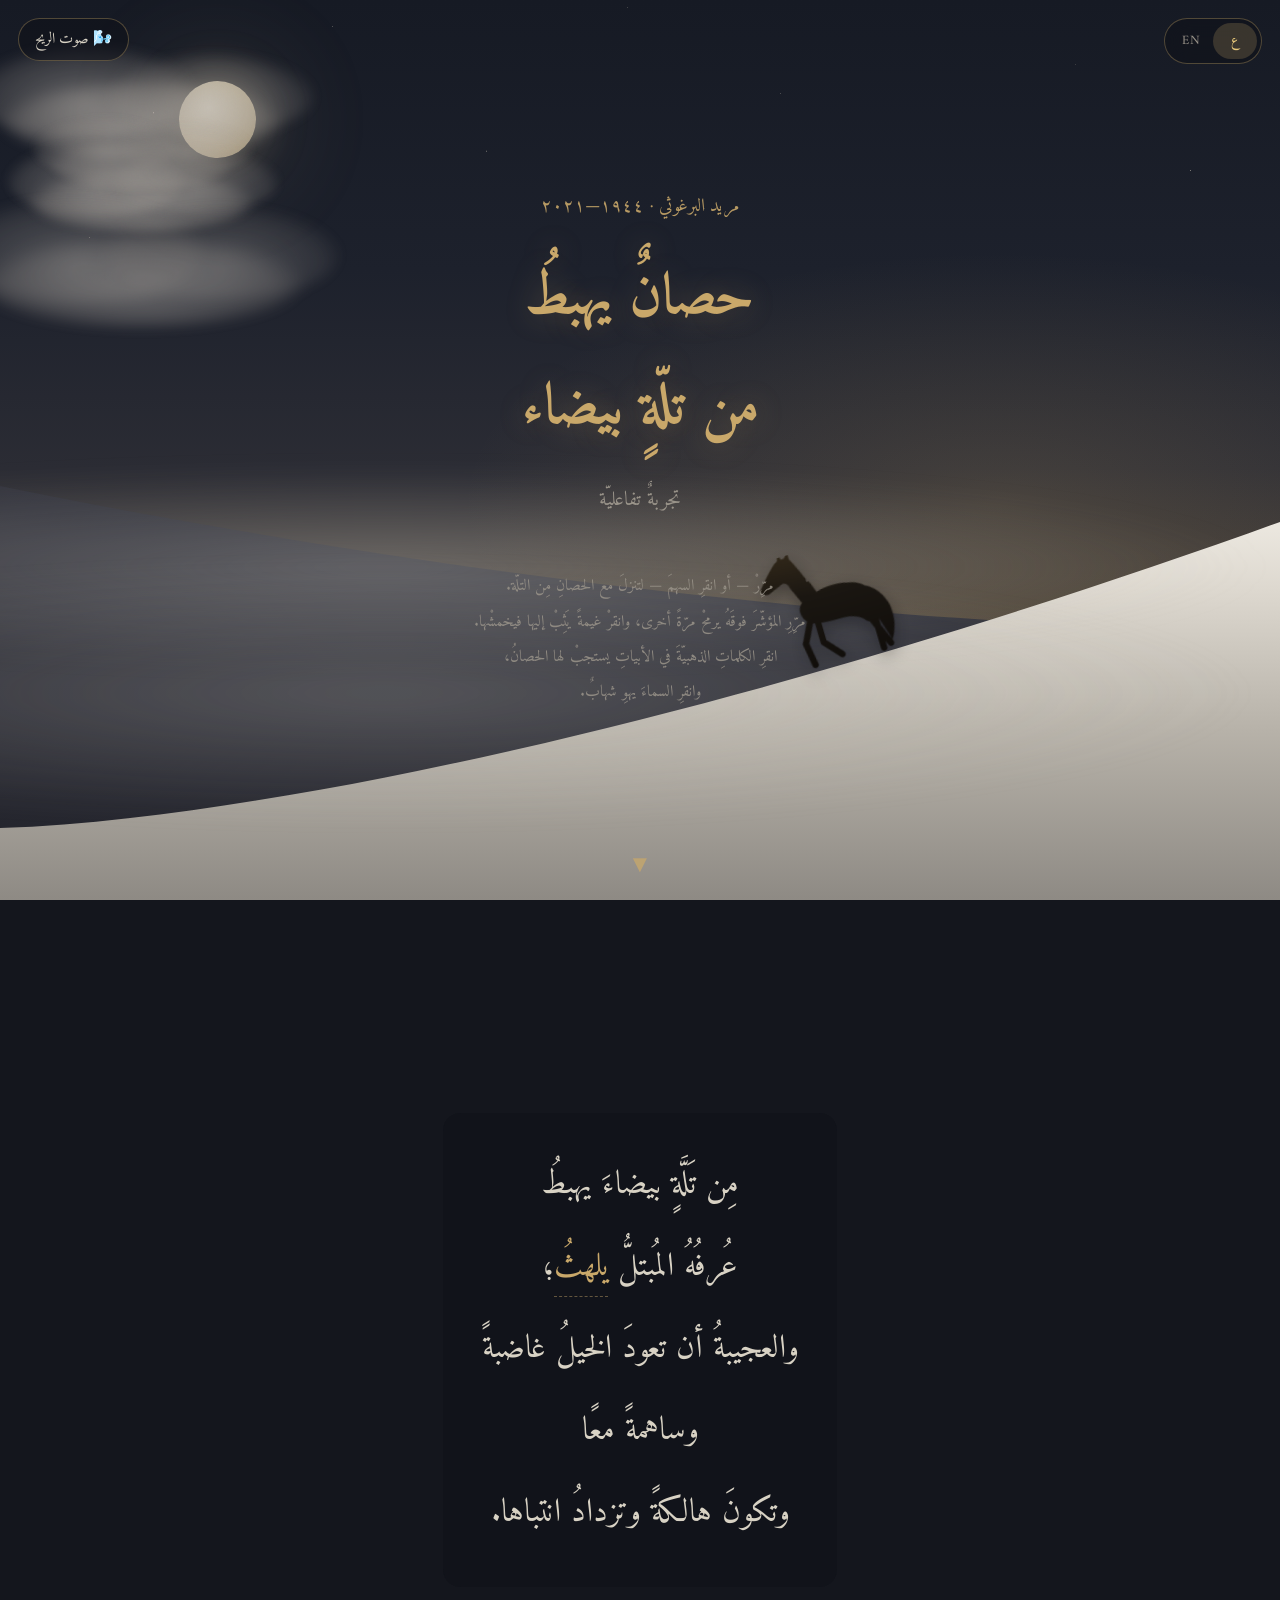
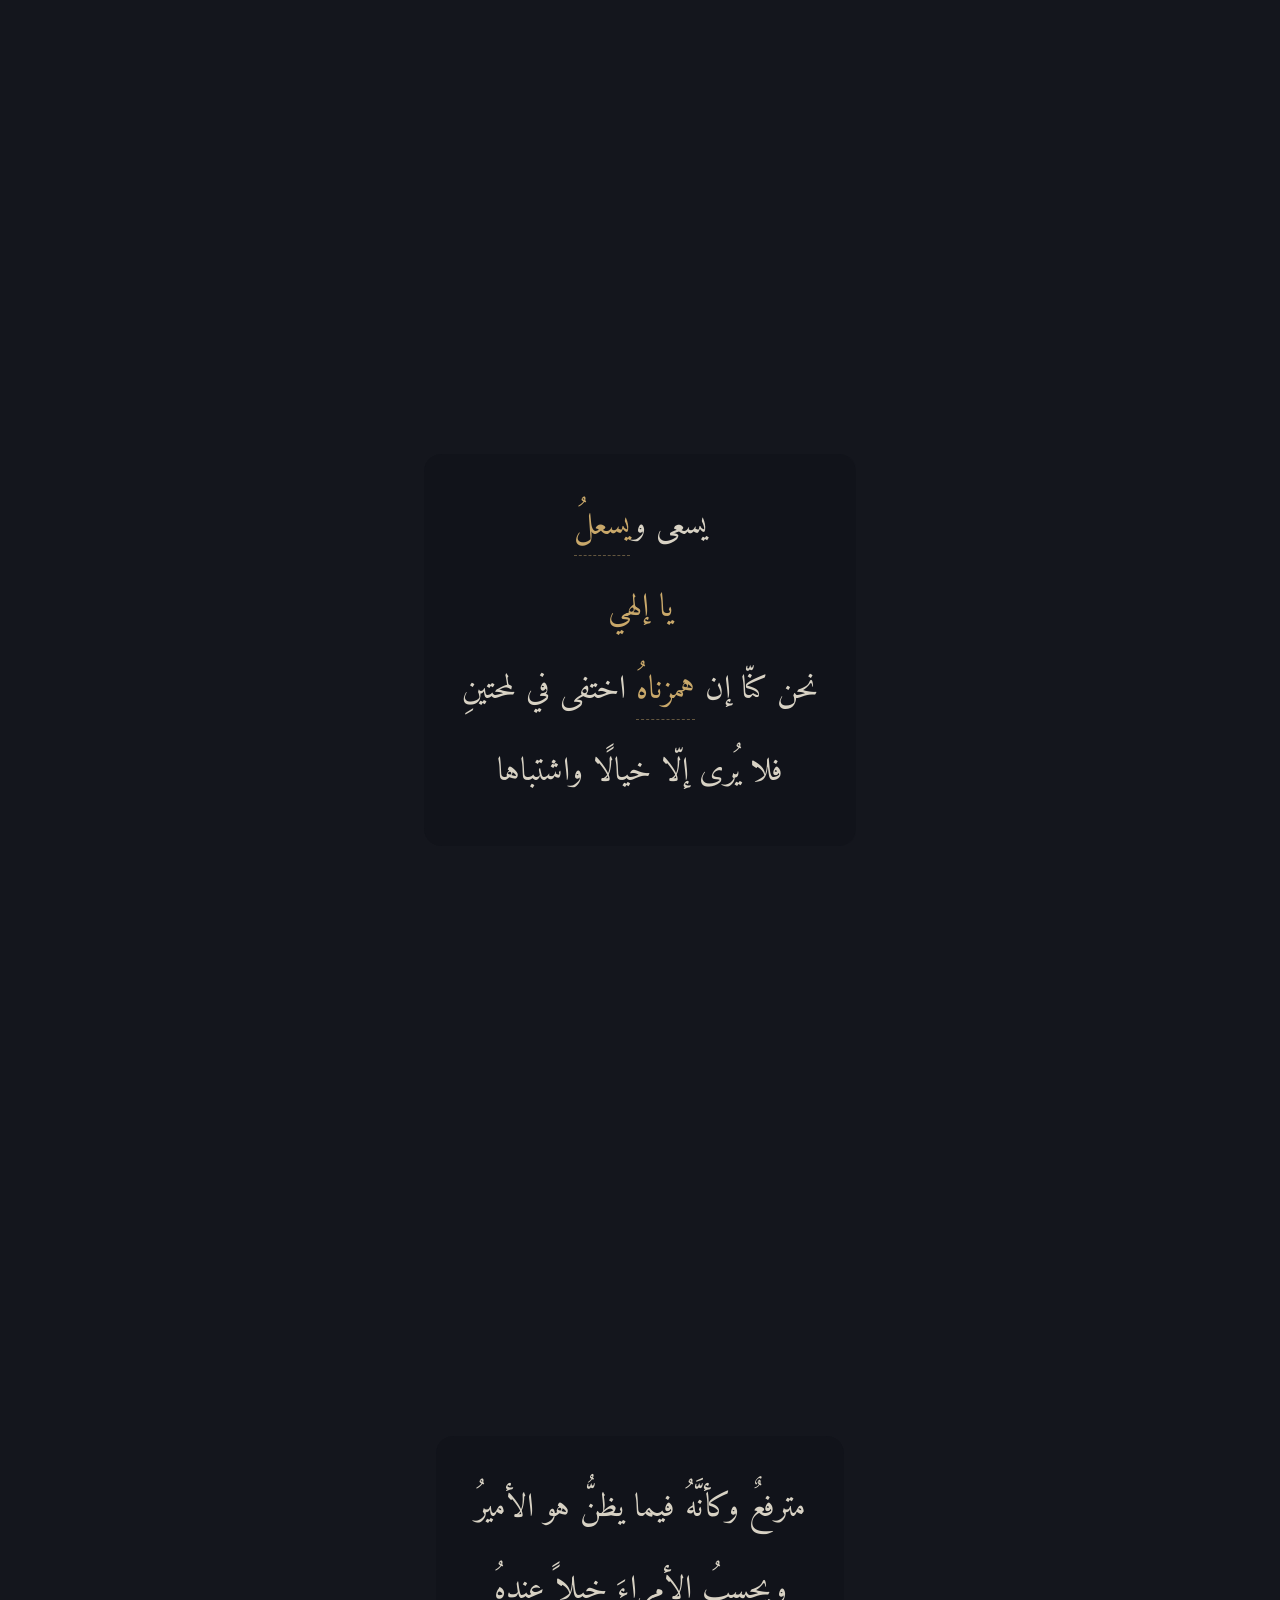
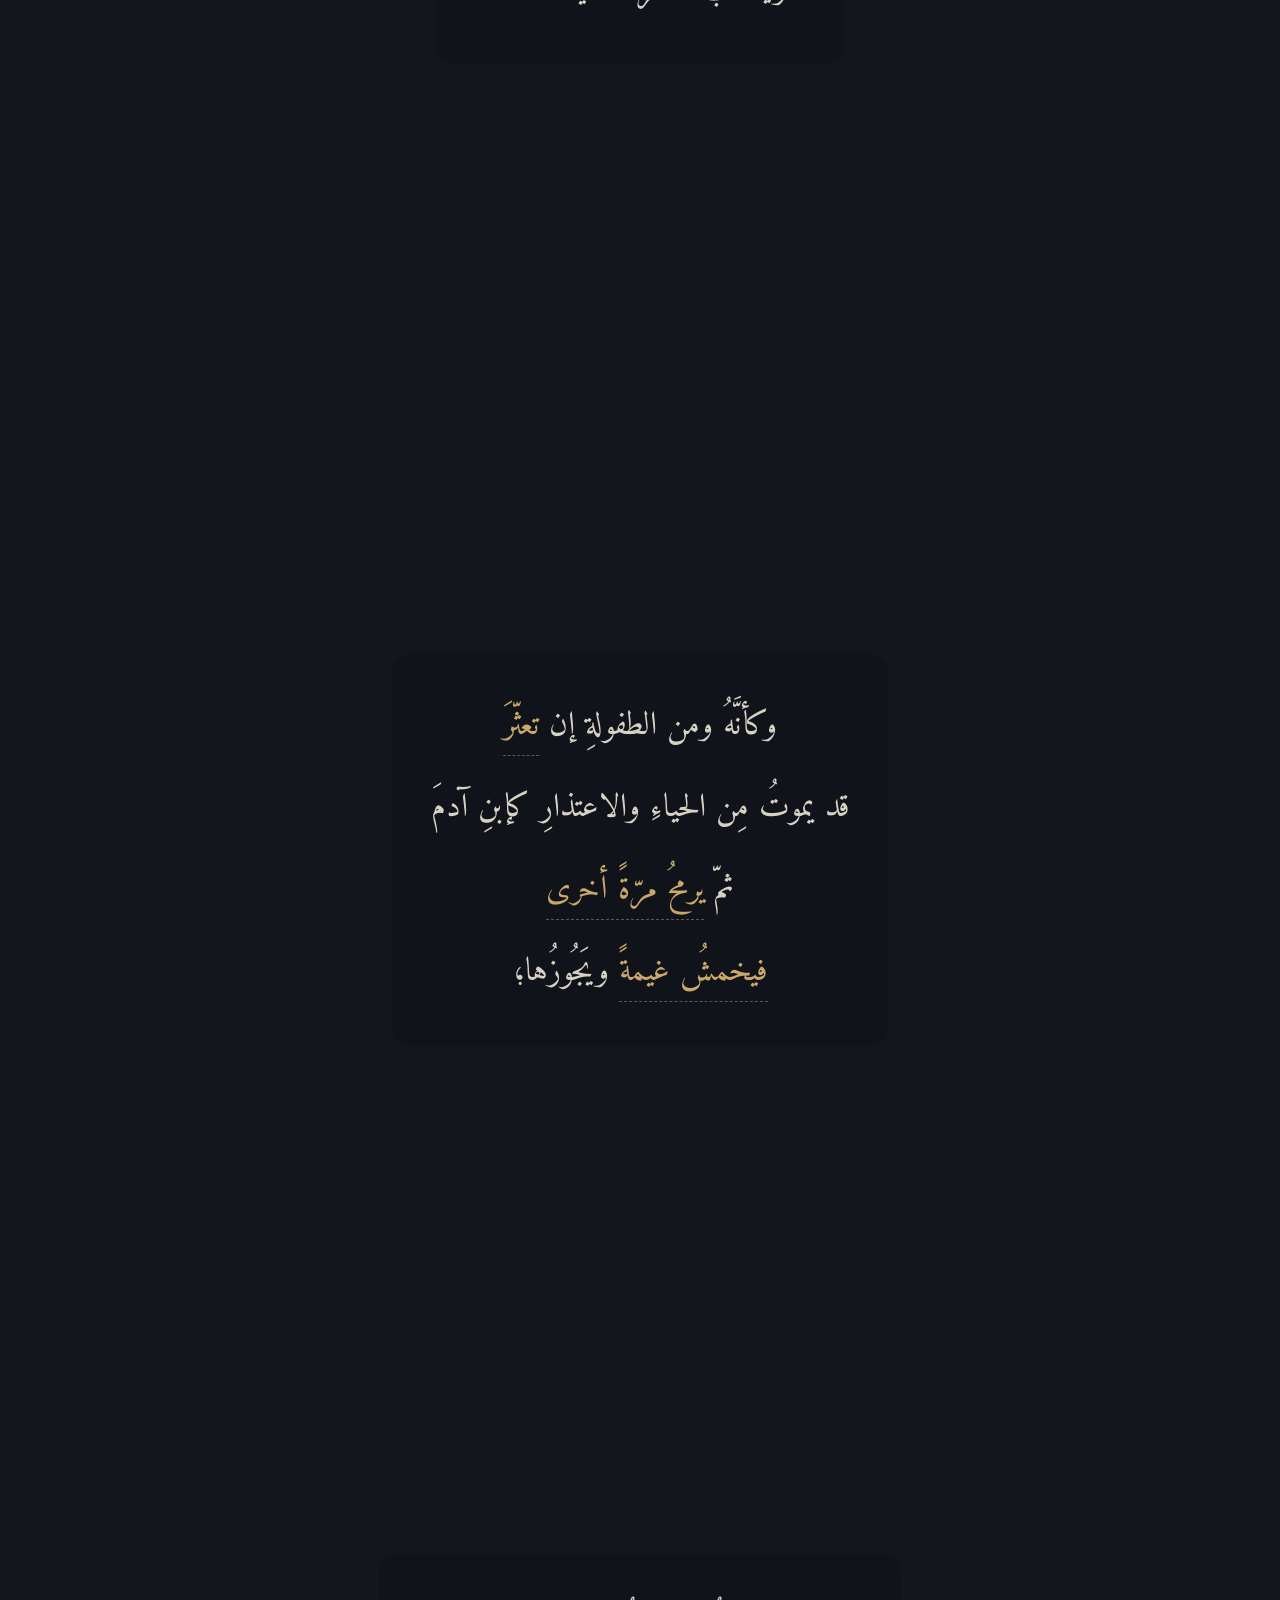
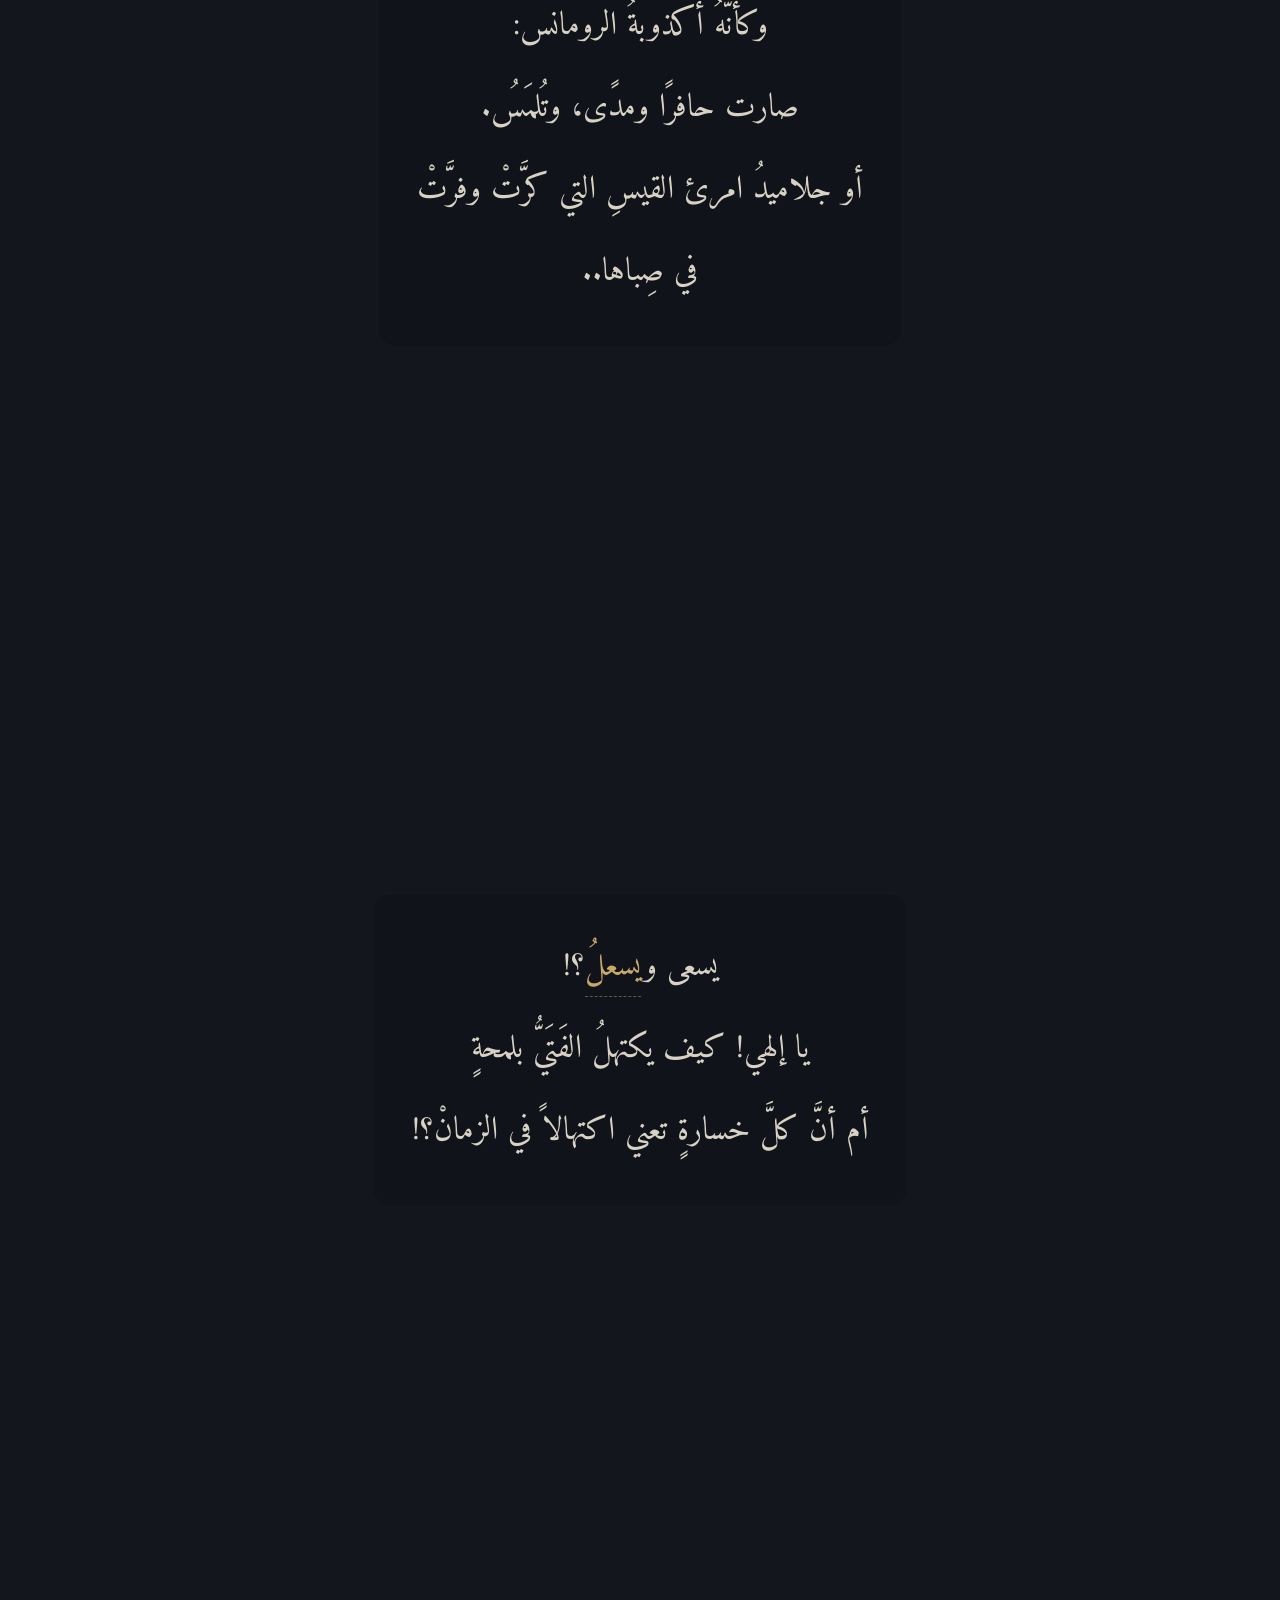
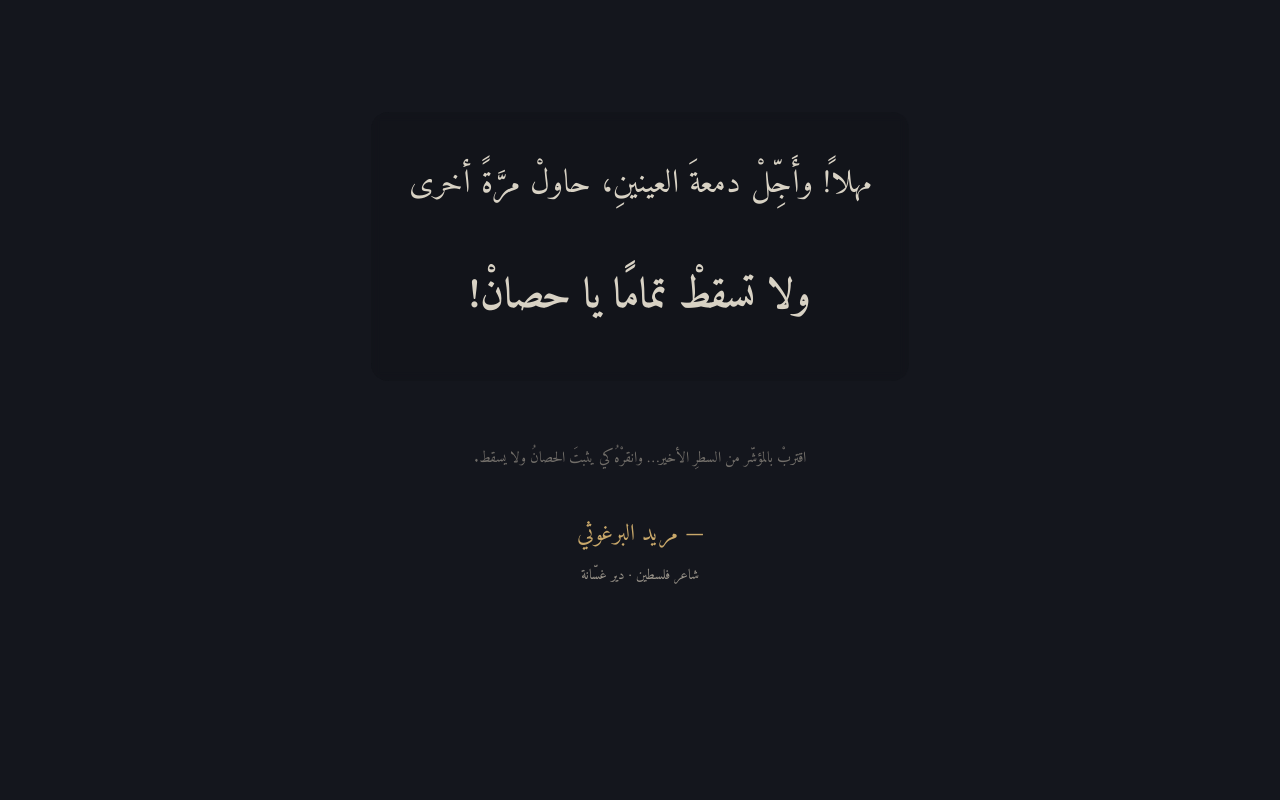
==== commit 8ac6e5ef: "Add AR/EN language switch to horse-poem page - Wire the page into the shared language system: load s" ====
--- a/horse-poem/index.html
+++ b/horse-poem/index.html
@@ -6,7 +6,8 @@
 <title>حصانٌ يهبطُ من تلّةٍ بيضاء — مريد البرغوثي</title>
 <link rel="preconnect" href="https://fonts.googleapis.com">
 <link rel="preconnect" href="https://fonts.gstatic.com" crossorigin>
-<link href="https://fonts.googleapis.com/css2?family=Amiri:ital,wght@0,400;0,700;1,400&display=swap" rel="stylesheet">
+<link href="https://fonts.googleapis.com/css2?family=Amiri:ital,wght@0,400;0,700;1,400&family=Cormorant+Garamond:ital,wght@0,400;0,600;1,400&display=swap" rel="stylesheet">
+<link rel="stylesheet" href="../shared/common.css">
 <link rel="preload" as="image" href="assets/horse-sprites.png">
 <style>
 /* ============================================================
@@ -31,7 +32,26 @@
   background: var(--night);
   color: var(--ink);
   overflow-x: hidden;
-}
+  cursor: default;            /* this page has no custom cursor element */
+}
+
+/* English text — per project convention */
+.en-content { font-family: 'Cormorant Garamond', serif; }
+.stanza .en-content { line-height: 2.1; }
+
+/* language toggle — page palette on top of shared/common.css base */
+.lang-toggle {
+  top: 1.1rem; right: 1.1rem;
+  background: rgba(16, 18, 24, 0.55);
+  border-color: rgba(201, 168, 106, 0.35);
+}
+.lang-toggle .slider { background: rgba(201, 168, 106, 0.22); }
+.lang-toggle button {
+  font-family: 'Amiri', serif;
+  color: var(--ink-dim);
+  cursor: pointer;
+}
+.lang-toggle button.active { color: var(--gold-bright); }
 
 /* ---------- fixed cinematic scene ---------- */
 #scene {
@@ -433,7 +453,7 @@
 /* ---------- controls ---------- */
 #wind-toggle {
   position: fixed;
-  top: 1.1rem; inset-inline-start: 1.1rem;
+  top: 1.1rem; left: 1.1rem;  /* physical: keeps its corner when dir flips */
   z-index: 20;
   background: rgba(16, 18, 24, 0.55);
   border: 1px solid rgba(201, 168, 106, 0.35);
@@ -447,6 +467,14 @@
 }
 #wind-toggle:hover { border-color: var(--gold); color: var(--gold-bright); }
 #wind-toggle.on { color: var(--gold-bright); border-color: var(--gold); }
+
+/* wind-button labels: one per language × state (custom classes so they
+   don't collide with the shared ar-content/en-content visibility rules) */
+#wind-toggle .label { display: none; }
+body.lang-ar #wind-toggle:not(.on) .ar-off,
+body.lang-ar #wind-toggle.on  .ar-on,
+body.lang-en #wind-toggle:not(.on) .en-off,
+body.lang-en #wind-toggle.on  .en-on { display: inline; }
 
 #next-hint {
   position: fixed;
@@ -476,7 +504,14 @@
 }
 </style>
 </head>
-<body>
+<body class="lang-ar">
+
+<!-- ======================= language toggle ======================= -->
+<div class="lang-toggle ar" id="langToggle">
+  <div class="slider"></div>
+  <button class="en" data-lang="en">EN</button>
+  <button class="ar active" data-lang="ar">ع</button>
+</div>
 
 <!-- ======================= fixed scene ======================= -->
 <div id="scene" aria-hidden="true">
@@ -524,90 +559,169 @@
 </div>
 
 <!-- ======================= poem ======================= -->
-<main id="poem">
+<main id="poem" class="poem">
 
   <section id="title-card">
-    <p class="poet">مريد البرغوثي · ١٩٤٤—٢٠٢١</p>
-    <h1>حصانٌ يهبطُ<br>من تلّةٍ بيضاء</h1>
-    <p class="tagline">تجربةٌ تفاعليّة</p>
+    <p class="poet">
+      <span class="ar-content">مريد البرغوثي · ١٩٤٤—٢٠٢١</span>
+      <span class="en-content">Mourid Barghouti · 1944—2021</span>
+    </p>
+    <h1>
+      <span class="ar-content">حصانٌ يهبطُ<br>من تلّةٍ بيضاء</span>
+      <span class="en-content">A Horse Descends<br>from a White Hill</span>
+    </h1>
+    <p class="tagline">
+      <span class="ar-content">تجربةٌ تفاعليّة</span>
+      <span class="en-content">An interactive experience</span>
+    </p>
     <p class="howto">
-      مرِّرْ — أو انقرِ السهمَ — لتنزلَ مع الحصانِ مِن التلّة.<br>
-      مرِّرِ المؤشّرَ فوقَهُ يرمحْ مرّةً أخرى، وانقرْ غيمةً يَثِبْ إليها فيخمشْها.<br>
-      انقرِ الكلماتِ الذهبيّةَ في الأبياتِ يستجبْ لها الحصانُ،<br>
-      وانقرِ السماءَ يهوِ شهابٌ.
+      <span class="ar-content">
+        مرِّرْ — أو انقرِ السهمَ — لتنزلَ مع الحصانِ مِن التلّة.<br>
+        مرِّرِ المؤشّرَ فوقَهُ يرمحْ مرّةً أخرى، وانقرْ غيمةً يَثِبْ إليها فيخمشْها.<br>
+        انقرِ الكلماتِ الذهبيّةَ في الأبياتِ يستجبْ لها الحصانُ،<br>
+        وانقرِ السماءَ يهوِ شهابٌ.
+      </span>
+      <span class="en-content">
+        Scroll — or click the arrow — to descend the hill with the horse.<br>
+        Hover over him and he gallops again; click a cloud and he leaps to scratch it.<br>
+        Click the golden words in the verses and the horse obeys,<br>
+        and click the sky to set a star falling.
+      </span>
     </p>
   </section>
 
   <section>
     <div class="stanza">
-      مِن تَلَّةٍ بيضاءَ يهبطُ<br>
-      عُرفُهُ المُبتلُّ <span class="word-action" data-act="breath">يلهثُ</span>؛<br>
-      والعجيبةُ أن تعودَ الخيلُ غاضبةً<br>
-      وساهمةً معًا<br>
-      وتكونَ هالكةً وتزدادُ انتباها.
+      <span class="ar-content">
+        مِن تَلَّةٍ بيضاءَ يهبطُ<br>
+        عُرفُهُ المُبتلُّ <span class="word-action" data-act="breath">يلهثُ</span>؛<br>
+        والعجيبةُ أن تعودَ الخيلُ غاضبةً<br>
+        وساهمةً معًا<br>
+        وتكونَ هالكةً وتزدادُ انتباها.
+      </span>
+      <span class="en-content">
+        Down a white hill he descends,<br>
+        his wet mane <span class="word-action" data-act="breath">panting</span>;<br>
+        and the wonder is that horses come back angry<br>
+        and pensive at once —<br>
+        perishing, yet ever more alert.
+      </span>
     </div>
   </section>
 
   <section>
     <div class="stanza">
-      يسعى و<span class="word-action" data-act="cough">يسعلُ</span><br>
-      <em>يا إلهي</em><br>
-      نحن كنّا إن <span class="word-action" data-act="vanish">همزناهُ</span> اختفى في لمحتينِ<br>
-      فلا يُرى إلّا خيالًا واشتباها
+      <span class="ar-content">
+        يسعى و<span class="word-action" data-act="cough">يسعلُ</span><br>
+        <em>يا إلهي</em><br>
+        نحن كنّا إن <span class="word-action" data-act="vanish">همزناهُ</span> اختفى في لمحتينِ<br>
+        فلا يُرى إلّا خيالًا واشتباها
+      </span>
+      <span class="en-content">
+        He strains and <span class="word-action" data-act="cough">coughs</span><br>
+        <em>dear God</em><br>
+        once, at the slightest <span class="word-action" data-act="vanish">nudge</span>, he vanished in two blinks,<br>
+        seen only as a phantom, a blur
+      </span>
     </div>
   </section>
 
   <section>
     <div class="stanza">
-      مترفعٌ وكأنَّهُ فيما يظنُّ هو الأميرُ<br>
-      ويحسبُ الأمراءَ خيلاً عندهُ
+      <span class="ar-content">
+        مترفعٌ وكأنَّهُ فيما يظنُّ هو الأميرُ<br>
+        ويحسبُ الأمراءَ خيلاً عندهُ
+      </span>
+      <span class="en-content">
+        Haughty — as though, in his own mind, he were the prince,<br>
+        and counted the princes as horses of his stable
+      </span>
     </div>
   </section>
 
   <section>
     <div class="stanza">
-      وكأنَّهُ ومن الطفولةِ إن <span class="word-action" data-act="stumble">تعثّرَ</span><br>
-      قد يموتُ مِن الحياءِ والاعتذارِ كإبنِ آدمَ<br>
-      ثمّ <span class="word-action" data-act="gallop">يرمحُ مرّةً أخرى</span><br>
-      <span class="word-action" data-act="scratch">فيخمشُ غيمةً</span> ويَجُوزُها؛
+      <span class="ar-content">
+        وكأنَّهُ ومن الطفولةِ إن <span class="word-action" data-act="stumble">تعثّرَ</span><br>
+        قد يموتُ مِن الحياءِ والاعتذارِ كإبنِ آدمَ<br>
+        ثمّ <span class="word-action" data-act="gallop">يرمحُ مرّةً أخرى</span><br>
+        <span class="word-action" data-act="scratch">فيخمشُ غيمةً</span> ويَجُوزُها؛
+      </span>
+      <span class="en-content">
+        As though, since childhood, were he to <span class="word-action" data-act="stumble">stumble</span><br>
+        he might die of shame and apology, like a son of Adam,<br>
+        then <span class="word-action" data-act="gallop">gallop once more</span> —<br>
+        <span class="word-action" data-act="scratch">scratching a cloud</span> and passing beyond it;
+      </span>
     </div>
   </section>
 
   <section>
     <div class="stanza">
-      وكأنّهُ أكذوبةُ الرومانس:<br>
-      صارت حافرًا ومدًى، وتُلمَسُ.<br>
-      أو جلاميدُ امرئ القيسِ التي كرَّتْ وفرَّتْ<br>
-      في صِباها..
+      <span class="ar-content">
+        وكأنّهُ أكذوبةُ الرومانس:<br>
+        صارت حافرًا ومدًى، وتُلمَسُ.<br>
+        أو جلاميدُ امرئ القيسِ التي كرَّتْ وفرَّتْ<br>
+        في صِباها..
+      </span>
+      <span class="en-content">
+        As though he were the fable of romance<br>
+        become hoof and horizon — and touchable.<br>
+        Or Imru' al-Qays's boulders that charged and wheeled<br>
+        in their youth…
+      </span>
     </div>
   </section>
 
   <section>
     <div class="stanza">
-      يسعى و<span class="word-action" data-act="cough">يسعلُ</span>؟!<br>
-      يا إلهي! كيف يكتهلُ الفَتَيُّ بلمحةٍ<br>
-      أم أنَّ كلَّ خسارةٍ تعني اكتهالاً في الزمانْ؟!
+      <span class="ar-content">
+        يسعى و<span class="word-action" data-act="cough">يسعلُ</span>؟!<br>
+        يا إلهي! كيف يكتهلُ الفَتَيُّ بلمحةٍ<br>
+        أم أنَّ كلَّ خسارةٍ تعني اكتهالاً في الزمانْ؟!
+      </span>
+      <span class="en-content">
+        He strains and <span class="word-action" data-act="cough">coughs</span>?!<br>
+        Dear God! How does the young one age in a glance —<br>
+        or does every loss mean a sudden aging in time?!
+      </span>
     </div>
   </section>
 
   <section id="final-section">
     <div class="stanza">
-      مهلاً! وأَجِّلْ دمعةَ العينينِ، حاولْ مرَّةً أخرى<br>
-      <span id="final-line">ولا تسقطْ تمامًا يا حصانْ!</span>
+      <span class="ar-content">مهلاً! وأَجِّلْ دمعةَ العينينِ، حاولْ مرَّةً أخرى<br></span>
+      <span class="en-content">Gently! Postpone the tears of your eyes — try once more,<br></span>
+      <span id="final-line">
+        <span class="ar-content">ولا تسقطْ تمامًا يا حصانْ!</span>
+        <span class="en-content">and do not fall completely, O horse!</span>
+      </span>
     </div>
-    <p id="epilogue">اقتربْ بالمؤشّر من السطرِ الأخير… وانقرْهُ كي يثبتَ الحصانُ ولا يسقط.</p>
+    <p id="epilogue">
+      <span class="ar-content">اقتربْ بالمؤشّر من السطرِ الأخير… وانقرْهُ كي يثبتَ الحصانُ ولا يسقط.</span>
+      <span class="en-content">Bring the cursor near the last line… and click it, so the horse holds steady and does not fall.</span>
+    </p>
     <div id="signature">
-      <div class="name">— مريد البرغوثي</div>
-      <div class="meta">شاعر فلسطين · دير غسّانة</div>
+      <div class="name">
+        <span class="ar-content">— مريد البرغوثي</span>
+        <span class="en-content">— Mourid Barghouti</span>
+      </div>
+      <div class="meta">
+        <span class="ar-content">شاعر فلسطين · دير غسّانة</span>
+        <span class="en-content">Poet of Palestine · Deir Ghassana</span>
+      </div>
     </div>
   </section>
 
 </main>
 
 <!-- ======================= controls ======================= -->
-<button id="wind-toggle" aria-pressed="false" aria-label="تشغيل صوت الريح">🌬️ صوت الريح</button>
+<button id="wind-toggle" aria-pressed="false" aria-label="تشغيل صوت الريح">🌬️
+  <span class="label ar-off">صوت الريح</span><span class="label ar-on">الريح تهبّ…</span><span class="label en-off">Wind sound</span><span class="label en-on">Wind blowing…</span>
+</button>
 <button id="next-hint" aria-label="المقطع التالي">▼</button>
 
+<script src="../shared/common.js"></script>
 <script>
 (function () {
   'use strict';
@@ -974,7 +1088,6 @@
     if (windOn) audioCtx.resume(); else audioCtx.suspend();
     windBtn.classList.toggle('on', windOn);
     windBtn.setAttribute('aria-pressed', String(windOn));
-    windBtn.textContent = windOn ? '🌬️ الريح تهبّ…' : '🌬️ صوت الريح';
   });
 })();
 </script>
--- a/shared/common.css
+++ b/shared/common.css
@@ -0,0 +1,273 @@
+/* ============ RESET ============ */
+* { margin: 0; padding: 0; box-sizing: border-box; }
+
+html { scroll-behavior: smooth; }
+
+body {
+  overflow-x: hidden;
+  min-height: 100vh;
+  cursor: none;
+  position: relative;
+  touch-action: manipulation;
+}
+
+/* ============ CUSTOM CURSOR ============ */
+.cursor {
+  position: fixed;
+  top: 0; left: 0;
+  width: 28px;
+  height: 28px;
+  pointer-events: none;
+  z-index: 9999;
+  transform: translate(-50%, -50%);
+  transition: transform 0.15s ease;
+  mix-blend-mode: screen;
+}
+
+.cursor svg {
+  width: 100%;
+  height: 100%;
+  animation: cursorSpin 8s linear infinite;
+}
+
+.cursor.hover {
+  transform: translate(-50%, -50%) scale(1.8);
+}
+
+.cursor.hover svg {
+  animation-duration: 3s;
+}
+
+@keyframes cursorSpin {
+  to { transform: rotate(360deg); }
+}
+
+@media (max-width: 768px), (hover: none) and (pointer: coarse) {
+  body { cursor: auto; }
+  .cursor { display: none; }
+}
+
+/* ============ CONSTELLATION CANVAS ============ */
+#constellation {
+  position: fixed;
+  inset: 0;
+  pointer-events: none;
+  z-index: -1;
+}
+
+/* ============ LANGUAGE TOGGLE ============ */
+.lang-toggle {
+  position: fixed;
+  top: 2rem;
+  right: 2rem;
+  z-index: 100;
+  display: flex;
+  align-items: center;
+  border: 1px solid rgba(201, 168, 97, 0.3);
+  border-radius: 40px;
+  padding: 4px;
+  backdrop-filter: blur(12px);
+  -webkit-backdrop-filter: blur(12px);
+  direction: ltr;
+}
+
+.lang-toggle .slider {
+  position: absolute;
+  top: 4px;
+  left: 4px;
+  width: 44px;
+  height: 36px;
+  border-radius: 30px;
+  transition: transform 0.45s cubic-bezier(0.4, 0, 0.2, 1);
+}
+
+.lang-toggle.en .slider { transform: translateX(0); }
+.lang-toggle.ar .slider { transform: translateX(44px); }
+
+.lang-toggle button {
+  width: 44px;
+  height: 36px;
+  background: none;
+  border: none;
+  font-family: 'Marcellus', serif;
+  font-size: 0.8rem;
+  letter-spacing: 0.1em;
+  border-radius: 30px;
+  cursor: none;
+  transition: color 0.3s ease;
+  position: relative;
+  z-index: 2;
+}
+
+.lang-toggle button.active {
+  font-weight: 600;
+}
+
+/* ============ STAGE (HERO) ============ */
+.stage {
+  min-height: 100vh;
+  display: flex;
+  flex-direction: column;
+  align-items: center;
+  justify-content: center;
+  padding: 8vh 6vw;
+  position: relative;
+  z-index: 2;
+}
+
+/* ============ ORNAMENT ============ */
+.ornament {
+  display: flex;
+  align-items: center;
+  gap: 1.2rem;
+  opacity: 0;
+  animation: fadeIn 2s 0.2s ease forwards;
+}
+
+.ornament .line {
+  width: 60px;
+  height: 1px;
+  background: linear-gradient(90deg, transparent, rgba(201, 168, 97, 0.8), transparent);
+}
+
+.ornament .diamond {
+  width: 6px;
+  height: 6px;
+  background: rgba(201, 168, 97, 0.9);
+  transform: rotate(45deg);
+  box-shadow: 0 0 8px rgba(201, 168, 97, 0.6);
+}
+
+/* ============ EYEBROW ============ */
+.eyebrow {
+  font-family: 'Marcellus', serif;
+  font-size: 0.75rem;
+  letter-spacing: 0.45em;
+  text-transform: uppercase;
+  margin-top: 1.5rem;
+  opacity: 0;
+  animation: fadeIn 2s 0.8s ease forwards;
+}
+
+/* ============ SCROLL CUE ============ */
+.scroll-cue {
+  position: absolute;
+  bottom: 4vh;
+  left: 50%;
+  transform: translateX(-50%);
+  font-family: 'Marcellus', serif;
+  font-size: 0.65rem;
+  letter-spacing: 0.4em;
+  opacity: 0;
+  animation: fadeIn 2s 2.5s ease forwards, pulse 2s 3s ease infinite;
+}
+
+/* ============ STANZA REVEAL ============ */
+/* Keep content visible by default, then enable reveal only when JS is ready. */
+.stanza {
+  opacity: 1;
+  transform: translateY(0);
+}
+
+body.reveal-ready .stanza {
+  opacity: 0;
+  transform: translateY(30px);
+  transition: opacity 1.2s ease-out, transform 1.2s ease-out;
+}
+
+body.reveal-ready .stanza.visible {
+  opacity: 1;
+  transform: translateY(0);
+}
+
+/* ============ DIVIDERS ============ */
+.divider {
+  display: flex;
+  align-items: center;
+  justify-content: center;
+  gap: 1rem;
+  margin: 4rem auto;
+  opacity: 1;
+  transform: translateY(0);
+}
+
+body.reveal-ready .divider {
+  opacity: 0;
+  transform: translateY(20px);
+  transition: opacity 1s ease-out, transform 1s ease-out;
+}
+
+body.reveal-ready .divider.visible {
+  opacity: 1;
+  transform: translateY(0);
+}
+
+.divider .line {
+  width: 80px;
+  height: 1px;
+  background: linear-gradient(90deg, transparent, rgba(201, 168, 97, 0.6), transparent);
+  display: block;
+}
+
+.divider .wave {
+  font-family: 'Marcellus', serif;
+  font-size: 1.2rem;
+  letter-spacing: 0.3em;
+}
+
+/* ============ FOOTER ============ */
+.footer {
+  text-align: center;
+  border-top: 1px solid rgba(201, 168, 97, 0.15);
+  position: relative;
+  z-index: 2;
+}
+
+/* ============ LANGUAGE VISIBILITY ============ */
+body.lang-ar .en-content { display: none; }
+body.lang-en .ar-content { display: none; }
+body.lang-en { direction: ltr; }
+
+/* Arabic is a connected script — letter-spacing breaks glyph connections */
+body .ar-content { letter-spacing: 0; }
+
+/* ============ LANGUAGE SWITCH FADE ============ */
+.poem, .stage, .footer {
+  transition: opacity 0.3s ease;
+}
+
+body.switching .poem,
+body.switching .stage,
+body.switching .footer {
+  opacity: 0;
+}
+
+/* ============ KEYFRAMES ============ */
+@keyframes fadeIn {
+  to { opacity: 1; }
+}
+
+@keyframes fadeUp {
+  from { opacity: 0; transform: translateY(30px); }
+  to { opacity: 1; transform: translateY(0); }
+}
+
+@keyframes fadeDown {
+  from { opacity: 0; transform: translateY(-20px); }
+  to { opacity: 1; transform: translateY(0); }
+}
+
+@keyframes pulse {
+  0%, 100% { opacity: 0.4; }
+  50% { opacity: 1; }
+}
+
+@keyframes bounce {
+  0%, 100% { transform: translateX(-50%) translateY(0); }
+  50% { transform: translateX(-50%) translateY(-10px); }
+}
+
+/* ============ SELECTION ============ */
+::selection {
+  background: rgba(201, 168, 97, 0.4);
+}
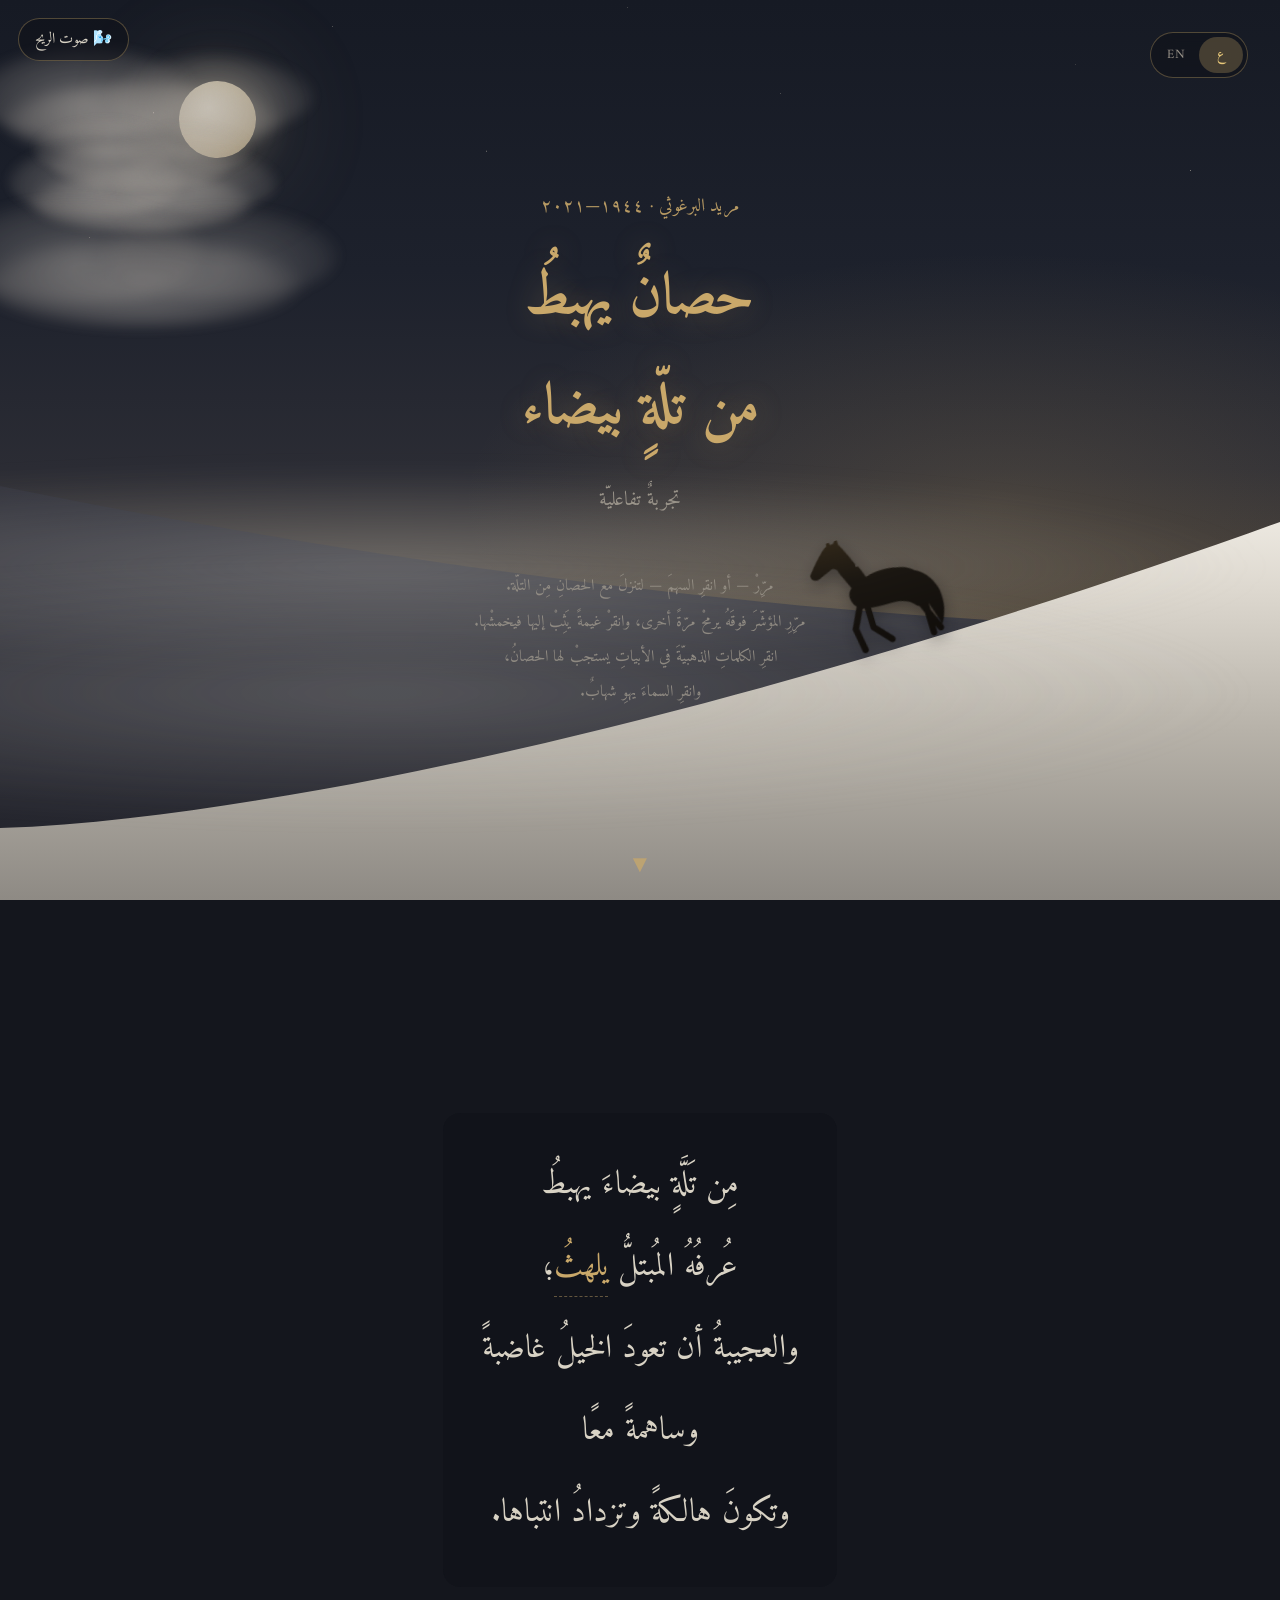
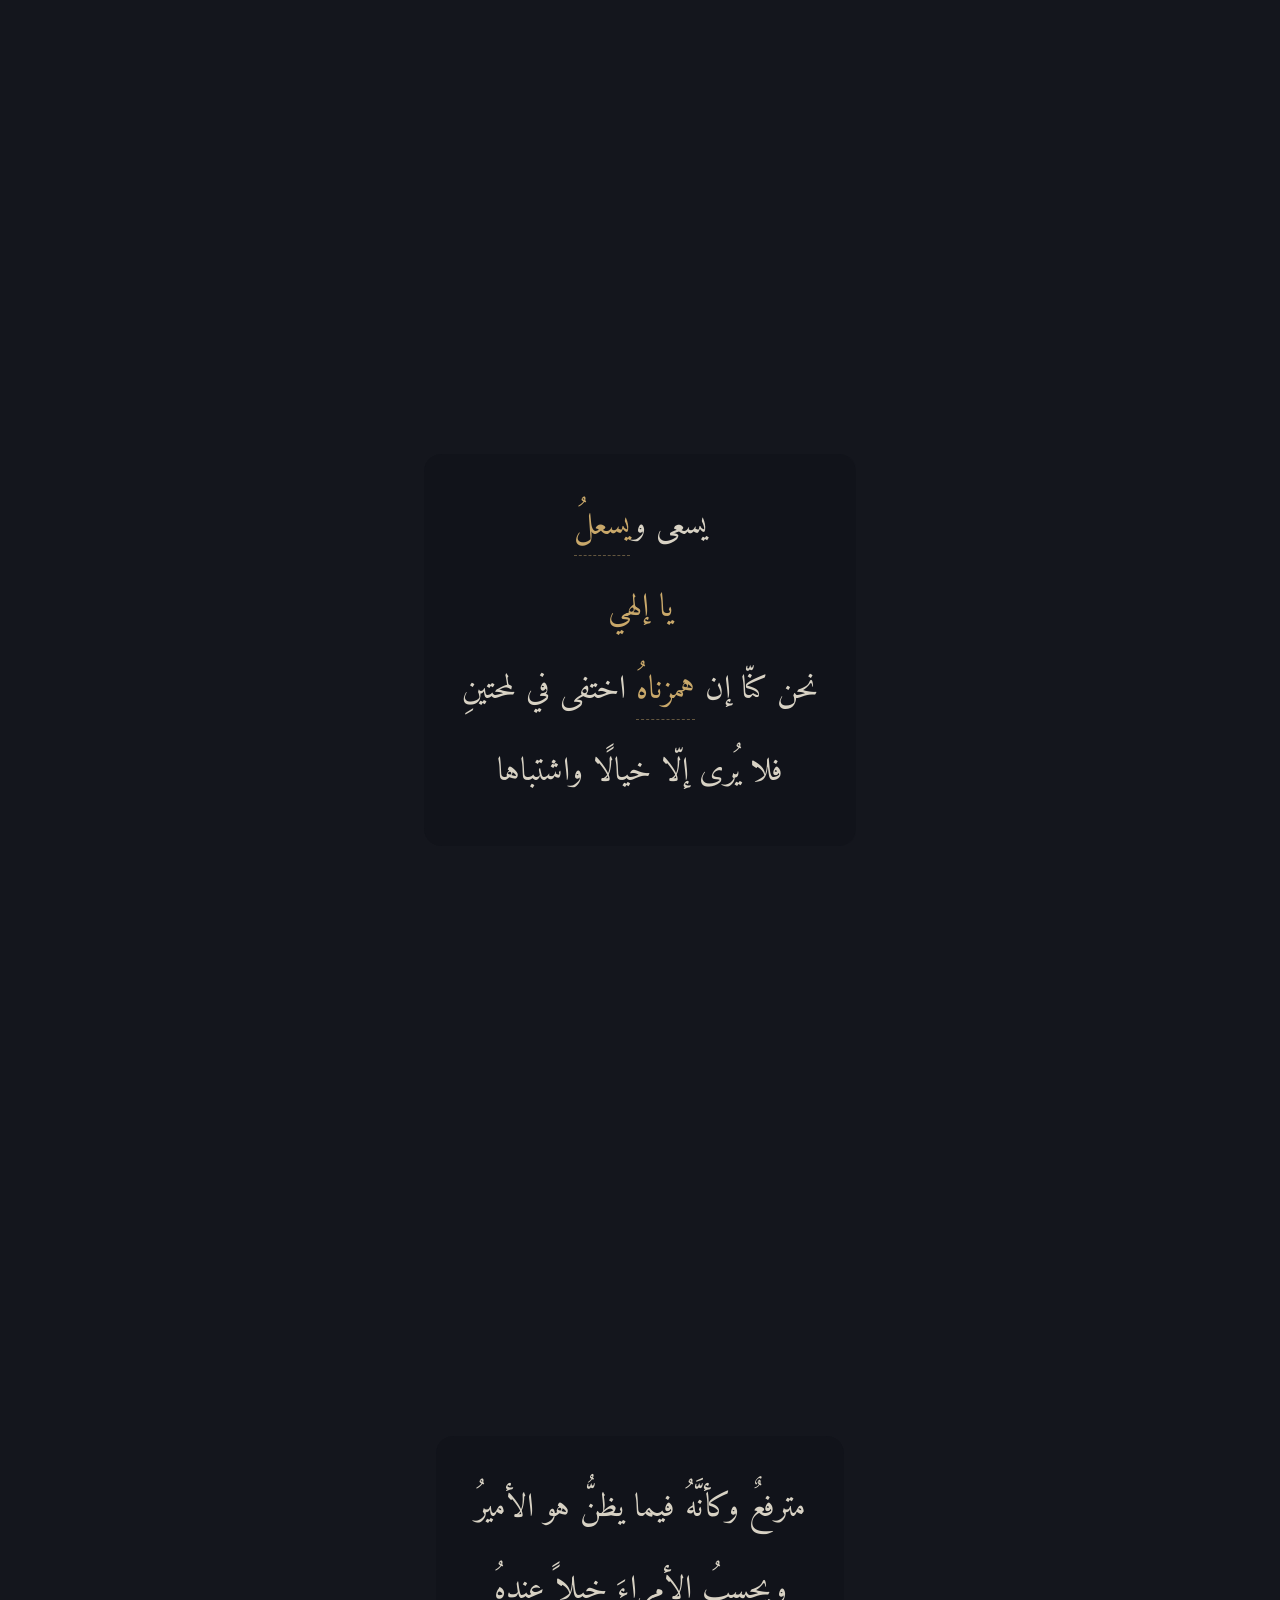
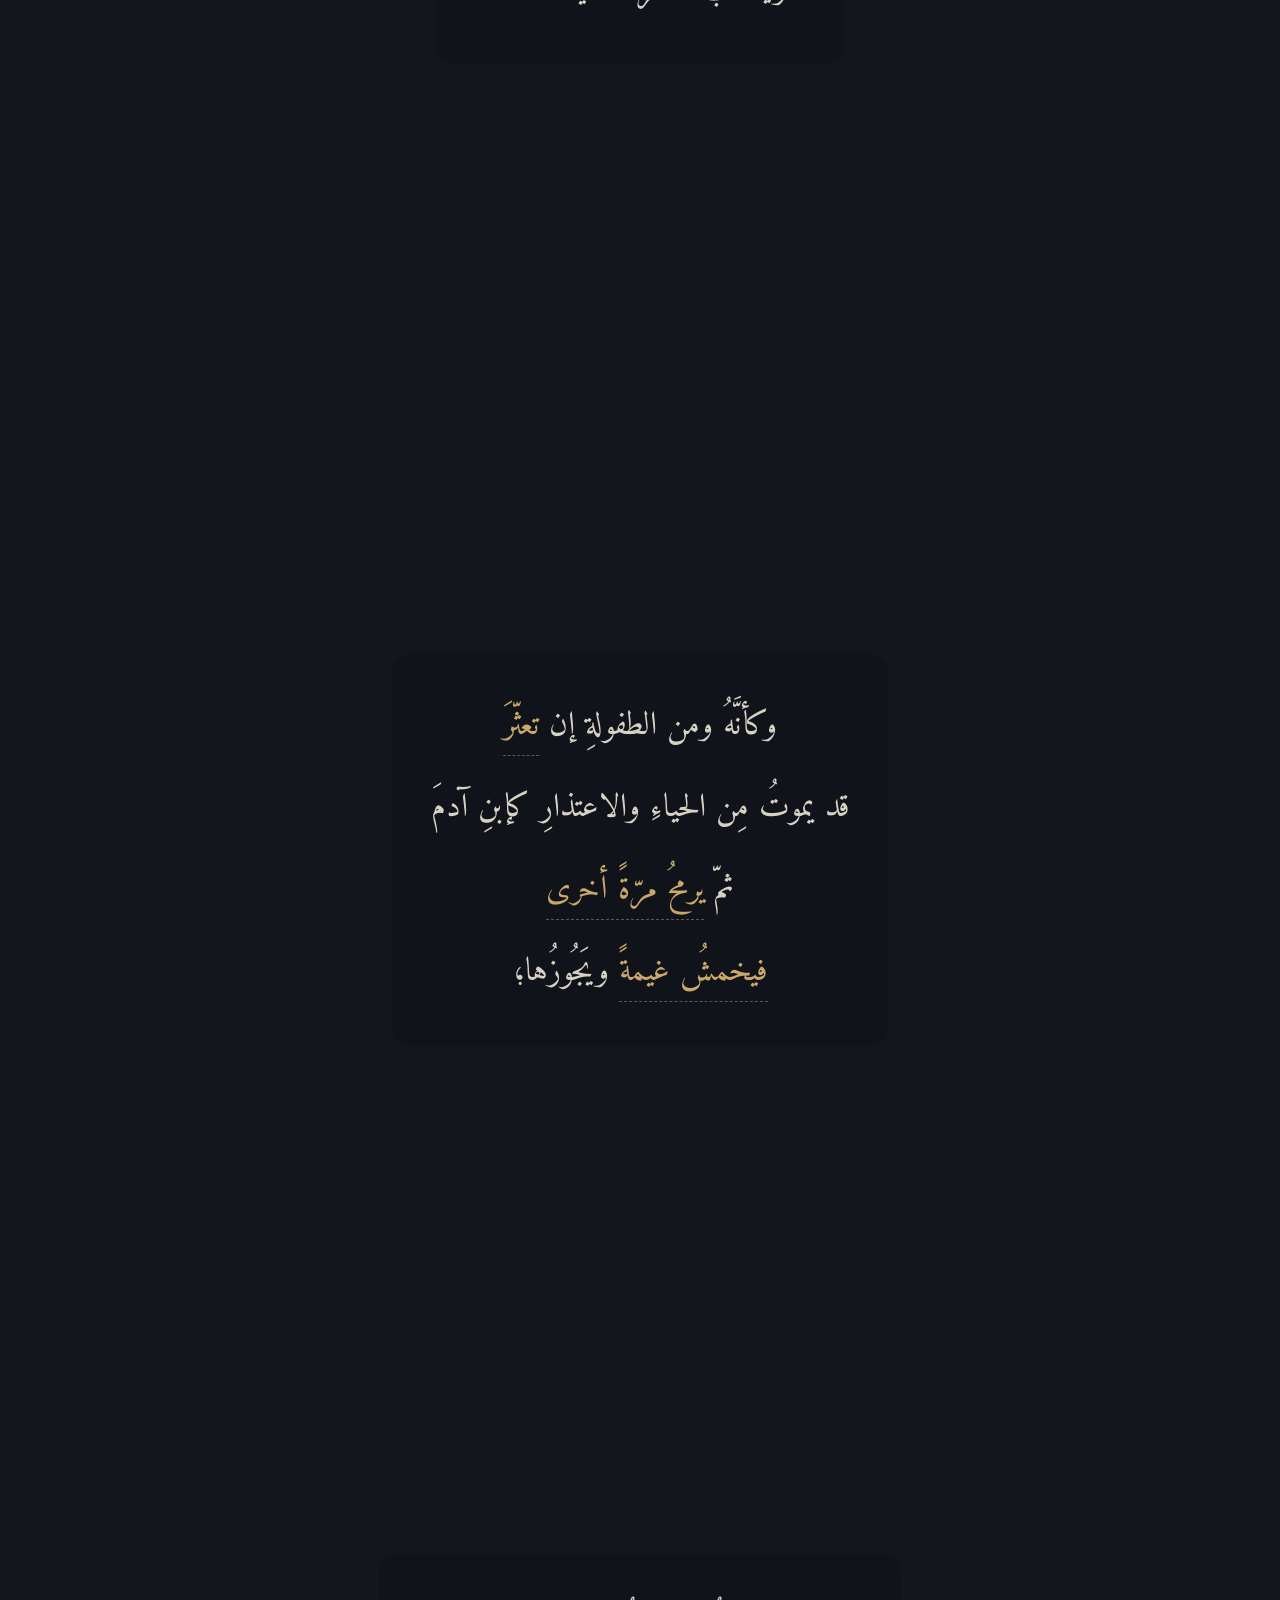
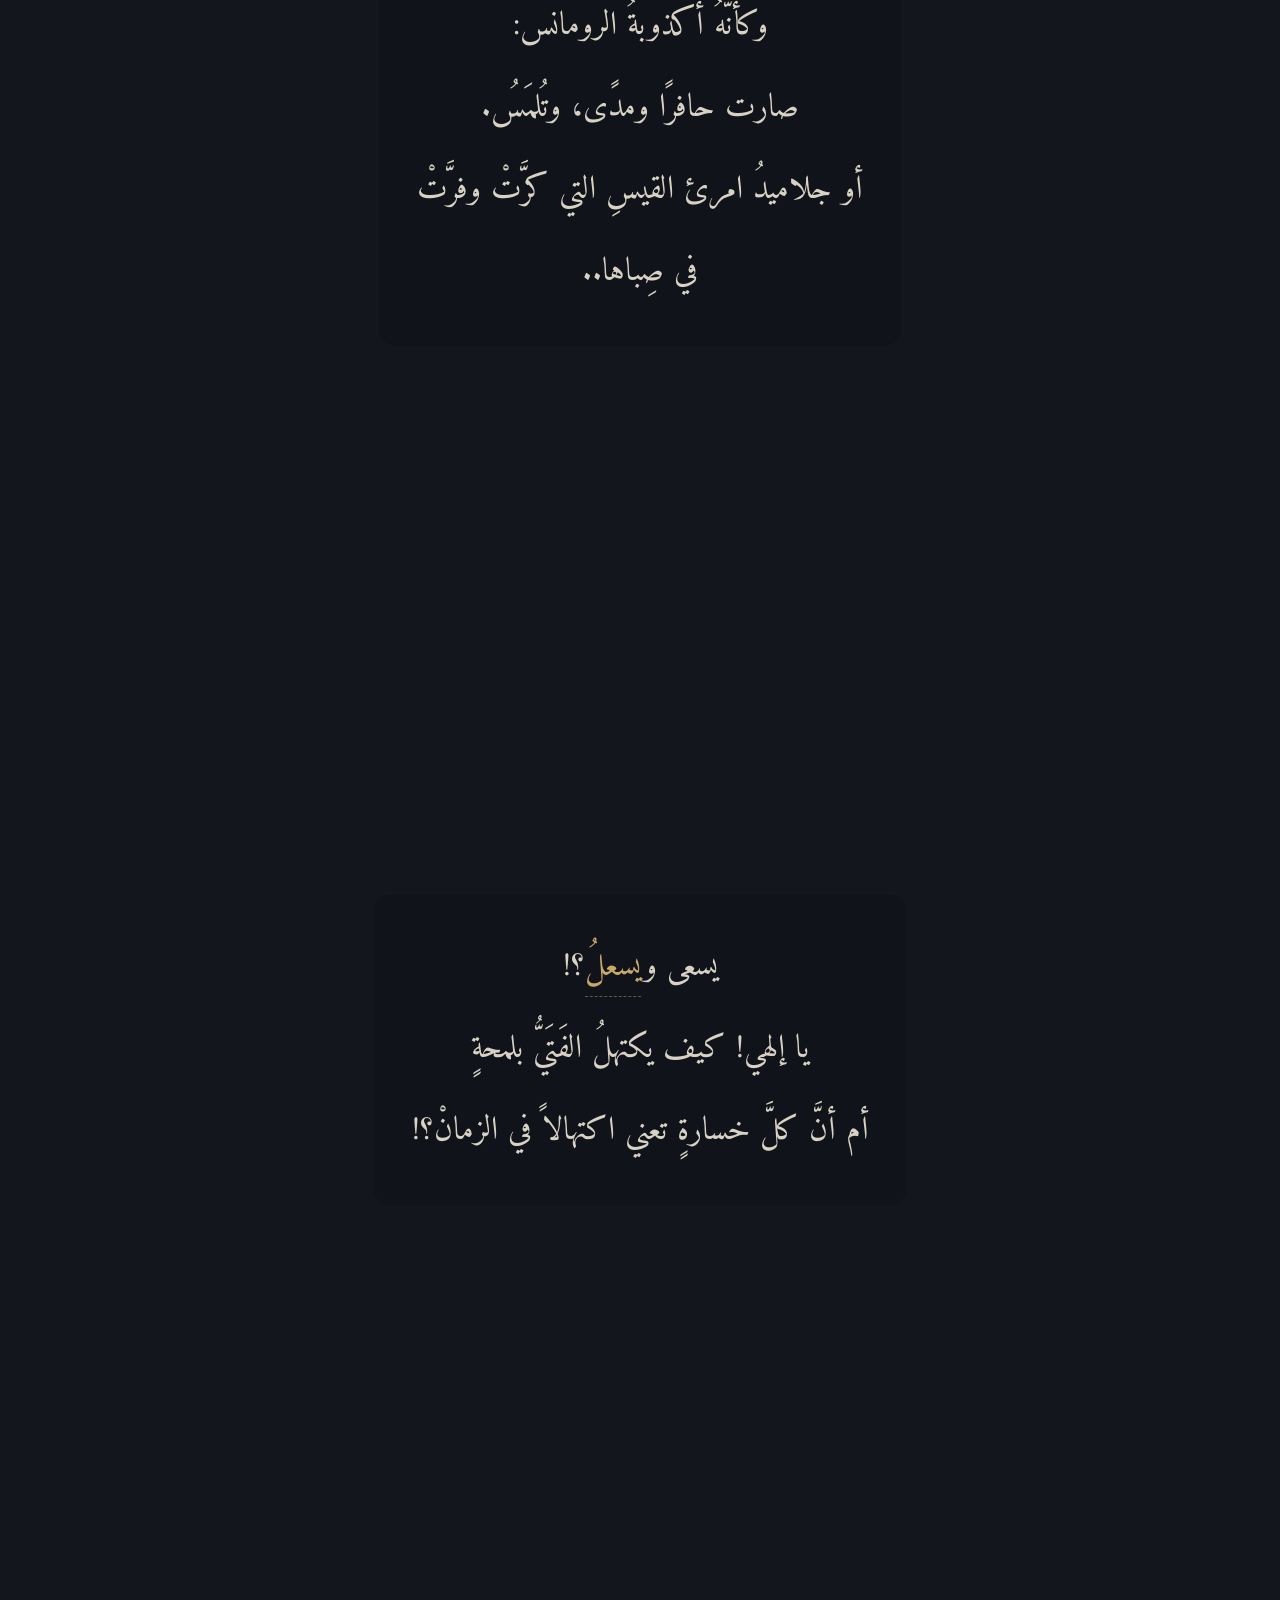
==== commit 89393766: "Add Arabic/English language switch to horse poem page Refactor horse-poem from a single-file page in" ====
--- a/horse-poem/index.html
+++ b/horse-poem/index.html
@@ -6,512 +6,12 @@
 <title>حصانٌ يهبطُ من تلّةٍ بيضاء — مريد البرغوثي</title>
 <link rel="preconnect" href="https://fonts.googleapis.com">
 <link rel="preconnect" href="https://fonts.gstatic.com" crossorigin>
-<link href="https://fonts.googleapis.com/css2?family=Amiri:ital,wght@0,400;0,700;1,400&family=Cormorant+Garamond:ital,wght@0,400;0,600;1,400&display=swap" rel="stylesheet">
+<link href="https://fonts.googleapis.com/css2?family=Amiri:ital,wght@0,400;0,700;1,400&family=Cormorant+Garamond:ital,wght@0,300;0,400;0,500;0,700;1,300;1,400&display=swap" rel="stylesheet">
+<link rel="preload" as="image" href="assets/horse-sprites.png">
 <link rel="stylesheet" href="../shared/common.css">
-<link rel="preload" as="image" href="assets/horse-sprites.png">
-<style>
-/* ============================================================
-   حصانٌ يهبطُ من تلّةٍ بيضاء — single-file interactive poem
-   Palette: muted gold / grey dusk
-   ============================================================ */
-:root {
-  --gold: #c9a86a;
-  --gold-bright: #e8c87a;
-  --ink: #d8d2c4;
-  --ink-dim: #9a948a;
-  --night: #14161d;
-  --horse-w: clamp(96px, 15vw, 175px);
-}
-
-* { margin: 0; padding: 0; box-sizing: border-box; }
-
-html { scroll-behavior: smooth; }
-
-body {
-  font-family: 'Amiri', serif;
-  background: var(--night);
-  color: var(--ink);
-  overflow-x: hidden;
-  cursor: default;            /* this page has no custom cursor element */
-}
-
-/* English text — per project convention */
-.en-content { font-family: 'Cormorant Garamond', serif; }
-.stanza .en-content { line-height: 2.1; }
-
-/* language toggle — page palette on top of shared/common.css base */
-.lang-toggle {
-  top: 1.1rem; right: 1.1rem;
-  background: rgba(16, 18, 24, 0.55);
-  border-color: rgba(201, 168, 106, 0.35);
-}
-.lang-toggle .slider { background: rgba(201, 168, 106, 0.22); }
-.lang-toggle button {
-  font-family: 'Amiri', serif;
-  color: var(--ink-dim);
-  cursor: pointer;
-}
-.lang-toggle button.active { color: var(--gold-bright); }
-
-/* ---------- fixed cinematic scene ---------- */
-#scene {
-  position: fixed;
-  inset: 0;
-  overflow: hidden;
-  z-index: 0;
-  background:
-    radial-gradient(60vw 40vh at 78% 56%, rgba(201, 168, 106, 0.16), transparent 70%),
-    linear-gradient(to bottom,
-      #161a24 0%,
-      #1d212c 30%,
-      #2b2c34 52%,
-      #4a4239 70%,
-      #62513e 84%,
-      #6e5a44 100%);
-}
-
-/* stars */
-#stars {
-  position: absolute; inset: -60px 0 0 0;
-  background-image:
-    radial-gradient(1.5px 1.5px at 12% 18%, rgba(232,224,205,.8), transparent 60%),
-    radial-gradient(1px 1px at 26% 9%,  rgba(232,224,205,.6), transparent 60%),
-    radial-gradient(1.5px 1.5px at 38% 22%, rgba(232,224,205,.5), transparent 60%),
-    radial-gradient(1px 1px at 49% 7%,  rgba(232,224,205,.7), transparent 60%),
-    radial-gradient(1px 1px at 61% 16%, rgba(232,224,205,.5), transparent 60%),
-    radial-gradient(1.5px 1.5px at 72% 6%,  rgba(232,224,205,.7), transparent 60%),
-    radial-gradient(1px 1px at 84% 13%, rgba(232,224,205,.55), transparent 60%),
-    radial-gradient(1px 1px at 93% 24%, rgba(232,224,205,.6), transparent 60%),
-    radial-gradient(1px 1px at 7% 31%,  rgba(232,224,205,.4), transparent 60%),
-    radial-gradient(1.5px 1.5px at 55% 28%, rgba(232,224,205,.45), transparent 60%);
-  animation: twinkle 7s ease-in-out infinite alternate;
-}
-@keyframes twinkle { from { opacity: .55; } to { opacity: 1; } }
-
-/* moon */
-#moon {
-  position: absolute;
-  top: 9%; left: 14%;
-  width: clamp(46px, 6vw, 80px); aspect-ratio: 1;
-  border-radius: 50%;
-  background: radial-gradient(circle at 38% 35%, #efe6d2, #cdbd9c 65%, #b3a280);
-  box-shadow: 0 0 40px 12px rgba(222, 203, 160, 0.25), 0 0 120px 40px rgba(222, 203, 160, 0.10);
-  opacity: .85;
-}
-
-/* ---------- clouds (clickable) ---------- */
-#clouds { position: absolute; inset: 0; }
-
-.cloud {
-  position: absolute;
-  left: 0;
-  width: clamp(160px, 22vw, 320px);
-  height: clamp(44px, 6vw, 88px);
-  cursor: pointer;
-  animation: drift linear infinite;
-  will-change: transform;
-}
-.cloud i {
-  position: absolute; inset: 0;
-  border-radius: 50%;
-  background: radial-gradient(ellipse at 50% 60%, rgba(196,190,182,0.55), rgba(167,160,152,0.25) 60%, transparent 75%);
-  filter: blur(6px);
-  pointer-events: none;
-}
-.cloud i:nth-child(2) { inset: -45% 30% 25% -10%; opacity: .8; }
-.cloud i:nth-child(3) { inset: -35% -12% 30% 38%; opacity: .7; }
-
-.cloud.c1 { top: 9%;  animation-duration: 170s; animation-delay: -40s;  }
-.cloud.c2 { top: 18%; animation-duration: 230s; animation-delay: -150s; transform-origin: center; scale: .8; }
-.cloud.c3 { top: 27%; animation-duration: 200s; animation-delay: -90s;  scale: 1.15; opacity: .8; }
-.cloud.c4 { top: 14%; animation-duration: 260s; animation-delay: -210s; scale: .65; opacity: .7; }
-
-@keyframes drift {
-  from { transform: translate3d(-35vw, 0, 0); }
-  to   { transform: translate3d(115vw, 0, 0); }
-}
-
-/* faint scratch mark left by the horse's hoof on a cloud */
-.scratch {
-  position: absolute;
-  width: 36px; height: 28px;
-  transform: rotate(-18deg);
-  background:
-    linear-gradient(115deg, transparent 44%, rgba(110,100,88,.8) 45%, rgba(110,100,88,.8) 48%, transparent 49%),
-    linear-gradient(115deg, transparent 58%, rgba(110,100,88,.7) 59%, rgba(110,100,88,.7) 62%, transparent 63%),
-    linear-gradient(115deg, transparent 72%, rgba(110,100,88,.6) 73%, rgba(110,100,88,.6) 76%, transparent 77%);
-  opacity: 0;
-  animation: scratch-in 1s ease .55s forwards;
-  pointer-events: none;
-}
-@keyframes scratch-in { to { opacity: .55; } }
-
-/* ---------- hills (SVG paths generated by JS) ---------- */
-#hills { position: absolute; inset: 0; width: 100%; height: 100%; }
-
-/* drifting mist over the hill */
-.mist {
-  position: absolute;
-  width: 140vw; height: 22vh;
-  background: radial-gradient(ellipse at center, rgba(222,218,210,0.30), transparent 70%);
-  filter: blur(14px);
-  pointer-events: none;
-  will-change: transform;
-}
-.mist.m1 { bottom: 26%; animation: mist-drift 38s ease-in-out infinite alternate; }
-.mist.m2 { bottom: 8%; height: 30vh; opacity: .8; animation: mist-drift 52s ease-in-out infinite alternate-reverse; }
-@keyframes mist-drift {
-  from { transform: translate3d(-14vw, 0, 0); }
-  to   { transform: translate3d(2vw, -2vh, 0); }
-}
-
-/* ---------- the horse ---------- */
-#horse {
-  position: absolute;
-  top: 0; left: 0;
-  width: var(--horse-w);
-  transform-origin: 50% 94%;
-  cursor: pointer;
-  will-change: transform;
-  z-index: 3;
-  filter: drop-shadow(0 6px 8px rgba(10, 10, 12, 0.35));
-}
-.horse-inner { transform-origin: 50% 94%; }
-
-/* sprite-sheet gaits — 8 columns × 2 rows of 440×320 frames
-   (top row: walk, bottom row: gallop) */
-.horse-sprite {
-  width: 100%;
-  aspect-ratio: 440 / 320;
-  background-image: url('assets/horse-sprites.png');
-  background-repeat: no-repeat;
-  background-size: 800% 200%;
-  background-position: 0% 0%;                 /* walk row */
-  animation: horse-gait .9s steps(8, jump-none) infinite;
-}
-@keyframes horse-gait {
-  from { background-position-x: 0%; }
-  to   { background-position-x: 100%; }
-}
-
-/* gallop — bottom row, faster stride */
-#horse.galloping .horse-sprite,
-.horse-inner.leap .horse-sprite {
-  background-position-y: 100%;
-  animation-duration: .55s;
-}
-
-/* mid-stumble the legs freeze on the current frame */
-.horse-inner.stumble .horse-sprite { animation-play-state: paused; }
-
-/* stumble — pitches forward, catches itself, never falls */
-.horse-inner.stumble { animation: stumble .95s cubic-bezier(.3,.6,.4,1); }
-@keyframes stumble {
-  0%   { transform: rotate(0deg)    translateY(0); }
-  28%  { transform: rotate(-7.5deg) translateY(5px); }
-  44%  { transform: rotate(-9deg)   translateY(7px); }
-  58%  { transform: rotate(-3deg)   translateY(2px); }
-  74%  { transform: rotate(2deg)    translateY(-1px); }
-  100% { transform: rotate(0deg)    translateY(0); }
-}
-
-/* leap — to scratch a cloud */
-.horse-inner.leap { animation: leap 1.15s cubic-bezier(.35,.05,.3,1); }
-@keyframes leap {
-  0%   { transform: translateY(0)     rotate(0deg); }
-  18%  { transform: translateY(6px)   rotate(3deg); }   /* crouch */
-  48%  { transform: translateY(-72px) rotate(8deg); }   /* apex, head thrown up */
-  64%  { transform: translateY(-58px) rotate(2deg); }
-  100% { transform: translateY(0)     rotate(0deg); }
-}
-
-/* cough — «يسعى ويسعل» — two heaving dips, legs frozen */
-.horse-inner.cough .horse-sprite { animation-play-state: paused; }
-.horse-inner.cough { animation: cough .95s ease; }
-@keyframes cough {
-  0%   { transform: translateY(0)   rotate(0deg); }
-  18%  { transform: translateY(4px) rotate(-4.5deg) scale(1.02, .96); }
-  34%  { transform: translateY(0)   rotate(-1deg); }
-  50%  { transform: translateY(5px) rotate(-5.5deg) scale(1.02, .95); }
-  72%  { transform: translateY(0)   rotate(1.2deg); }
-  100% { transform: translateY(0)   rotate(0deg); }
-}
-
-/* rear — «ولا تسقطْ تمامًا» — rises on its hind legs, refuses the fall */
-.horse-inner.rear .horse-sprite { background-position-y: 100%; }
-.horse-inner.rear { animation: rear 1.9s cubic-bezier(.34,.5,.35,1); }
-@keyframes rear {
-  0%   { transform: rotate(0deg)  translateY(0); }
-  22%  { transform: rotate(15deg) translateY(-7px); }
-  42%  { transform: rotate(20deg) translateY(-10px); }
-  62%  { transform: rotate(16deg) translateY(-6px); }
-  100% { transform: rotate(0deg)  translateY(0); }
-}
-
-/* vanish — «إن همزناهُ اختفى في لمحتين» */
-#horse { transition: opacity .45s ease, filter .45s ease; }
-#horse.vanish { opacity: .07; filter: drop-shadow(0 6px 8px rgba(10,10,12,.35)) blur(5px); }
-
-/* breath vapour from the muzzle — «عُرفُهُ المُبتلُّ يلهثُ» */
-#fx { position: absolute; inset: 0; z-index: 4; pointer-events: none; }
-.breath {
-  position: absolute;
-  width: 15px; height: 15px;
-  border-radius: 50%;
-  background: radial-gradient(circle, rgba(231,228,221,.55), transparent 70%);
-  filter: blur(2px);
-  pointer-events: none;
-  animation: breath-rise 1.7s ease-out forwards;
-}
-@keyframes breath-rise {
-  from { transform: translate(0, 0)        scale(.45); opacity: .85; }
-  to   { transform: translate(-30px, -38px) scale(2.2); opacity: 0; }
-}
-
-/* hoofprints fading in the snow of the hill */
-#hoofprints { position: absolute; inset: 0; pointer-events: none; }
-.hoofprint {
-  position: absolute;
-  width: 10px; height: 6px;
-  border-radius: 50%;
-  background: rgba(96, 90, 78, .5);
-  box-shadow: 15px 3px 0 -1px rgba(96, 90, 78, .38);
-  animation: print-fade 7s ease forwards;
-}
-@keyframes print-fade { from { opacity: .75; } to { opacity: 0; } }
-
-/* shooting star on sky click */
-.meteor {
-  position: absolute;
-  width: 95px; height: 2px;
-  border-radius: 2px;
-  background: linear-gradient(to right, transparent, rgba(255, 250, 235, .95));
-  box-shadow: 0 0 6px rgba(255, 250, 235, .4);
-  rotate: 147deg;
-  pointer-events: none;
-  animation: meteor-fall .9s ease-out forwards;
-}
-@keyframes meteor-fall {
-  from { translate: 0 0;          opacity: 1; }
-  to   { translate: -150px 98px;  opacity: 0; }
-}
-
-/* gold sparks when the final line is steadied */
-.spark {
-  position: fixed;
-  width: 5px; height: 5px;
-  border-radius: 50%;
-  background: var(--gold-bright);
-  box-shadow: 0 0 9px rgba(232, 200, 122, .9);
-  pointer-events: none;
-  z-index: 30;
-  animation: spark-fly 1.1s ease-out forwards;
-}
-@keyframes spark-fly {
-  from { translate: 0 0;                opacity: 1; scale: 1; }
-  to   { translate: var(--dx) var(--dy); opacity: 0; scale: .3; }
-}
-
-/* clickable poem words that command the horse */
-.word-action {
-  color: var(--gold);
-  cursor: pointer;
-  border-bottom: 1px dashed rgba(201, 168, 106, .45);
-  transition: color .3s, text-shadow .3s;
-}
-.word-action:hover {
-  color: var(--gold-bright);
-  text-shadow: 0 0 14px rgba(232, 200, 122, .55);
-}
-
-/* ---------- scrollable poem layers ---------- */
-#poem { position: relative; z-index: 5; }
-
-section {
-  min-height: 100vh;
-  display: flex;
-  flex-direction: column;
-  align-items: center;
-  justify-content: center;
-  padding: 12vh 6vw;
-  /* let clicks fall through the empty section to the scene
-     (clouds, horse, sky) — the text itself stays interactive */
-  pointer-events: none;
-}
-section > * { pointer-events: auto; }
-
-#title-card p.poet {
-  margin-bottom: 1.4rem;
-  color: var(--gold);
-  font-size: clamp(.95rem, 2vw, 1.15rem);
-  letter-spacing: .04em;
-  text-align: center;
-  opacity: .9;
-}
-
-#title-card h1 {
-  font-size: clamp(2rem, 6vw, 3.6rem);
-  font-weight: 700;
-  color: var(--gold);
-  text-shadow: 0 0 30px rgba(201, 168, 106, .3);
-  text-align: center;
-  line-height: 1.9;
-}
-#title-card p.tagline {
-  margin-top: 1.2rem;
-  color: var(--ink-dim);
-  font-size: clamp(1rem, 2.2vw, 1.25rem);
-  text-align: center;
-}
-#title-card p.howto {
-  margin-top: 3.2rem;
-  color: var(--ink-dim);
-  font-size: clamp(.85rem, 1.8vw, 1rem);
-  text-align: center;
-  line-height: 2.2;
-  max-width: 32rem;
-  opacity: .85;
-}
-
-.stanza {
-  max-width: 36rem;
-  text-align: center;
-  font-size: clamp(1.35rem, 3.4vw, 2.05rem);
-  line-height: 2.5;
-  padding: 2rem 2.4rem;
-  border-radius: 18px;
-  background: rgba(16, 18, 24, 0.42);
-  backdrop-filter: blur(5px);
-  -webkit-backdrop-filter: blur(5px);
-  /* fades in like mist */
-  opacity: 0;
-  transform: translateY(34px);
-  filter: blur(10px);
-  transition: opacity 1.7s ease, transform 1.7s ease, filter 1.7s ease;
-}
-.stanza.visible { opacity: 1; transform: translateY(0); filter: blur(0); }
-
-.stanza em { font-style: normal; color: var(--gold); }
-
-/* ---------- final trembling line ---------- */
-#final-section .stanza { background: rgba(16, 18, 24, 0.5); }
-
-#final-line {
-  --g: 0;
-  cursor: pointer;
-  display: inline-block;
-  margin-top: 1.2rem;
-  font-weight: 700;
-  font-size: clamp(1.6rem, 4.4vw, 2.6rem);
-  color: var(--ink);
-  color: color-mix(in srgb, var(--ink), var(--gold-bright) calc(var(--g) * 100%));
-  text-shadow:
-    0 0 calc(18px * var(--g)) rgba(232, 200, 122, calc(.85 * var(--g))),
-    0 0 calc(55px * var(--g)) rgba(232, 200, 122, calc(.40 * var(--g)));
-  animation: tremble 2.6s ease-in-out infinite;
-  will-change: transform;
-}
-@keyframes tremble {
-  0%, 100% { transform: translate(0, 0)        rotate(0deg); }
-  14%      { transform: translate(.6px, -.8px) rotate(.20deg); }
-  28%      { transform: translate(-.7px, .5px) rotate(-.22deg); }
-  42%      { transform: translate(.5px, .7px)  rotate(.14deg); }
-  56%      { transform: translate(-.6px, -.6px) rotate(-.16deg); }
-  70%      { transform: translate(.8px, .3px)  rotate(.18deg); }
-  84%      { transform: translate(-.4px, -.7px) rotate(-.12deg); }
-}
-
-/* once clicked, the line steadies — the horse did not fall */
-#final-line.steady { animation: none; }
-
-#epilogue {
-  margin-top: 4rem;
-  color: var(--ink-dim);
-  font-size: .95rem;
-  opacity: 0;
-  transition: opacity 2.5s ease 1s;
-}
-#final-section .stanza.visible ~ #epilogue { opacity: .7; }
-
-#signature {
-  margin-top: 2.6rem;
-  text-align: center;
-  opacity: 0;
-  transition: opacity 2.5s ease .6s;
-}
-#final-section .stanza.visible ~ #signature { opacity: 1; }
-#signature .name {
-  color: var(--gold);
-  font-size: clamp(1.15rem, 2.6vw, 1.45rem);
-}
-#signature .meta {
-  margin-top: .5rem;
-  color: var(--ink-dim);
-  font-size: .9rem;
-}
-
-/* ---------- controls ---------- */
-#wind-toggle {
-  position: fixed;
-  top: 1.1rem; left: 1.1rem;  /* physical: keeps its corner when dir flips */
-  z-index: 20;
-  background: rgba(16, 18, 24, 0.55);
-  border: 1px solid rgba(201, 168, 106, 0.35);
-  color: var(--ink);
-  font-family: inherit;
-  font-size: .95rem;
-  padding: .45rem 1rem;
-  border-radius: 999px;
-  cursor: pointer;
-  transition: border-color .3s, color .3s;
-}
-#wind-toggle:hover { border-color: var(--gold); color: var(--gold-bright); }
-#wind-toggle.on { color: var(--gold-bright); border-color: var(--gold); }
-
-/* wind-button labels: one per language × state (custom classes so they
-   don't collide with the shared ar-content/en-content visibility rules) */
-#wind-toggle .label { display: none; }
-body.lang-ar #wind-toggle:not(.on) .ar-off,
-body.lang-ar #wind-toggle.on  .ar-on,
-body.lang-en #wind-toggle:not(.on) .en-off,
-body.lang-en #wind-toggle.on  .en-on { display: inline; }
-
-#next-hint {
-  position: fixed;
-  bottom: 1.4rem; left: 50%;
-  transform: translateX(-50%);
-  z-index: 20;
-  background: none;
-  border: none;
-  color: var(--gold);
-  font-size: 1.5rem;
-  cursor: pointer;
-  opacity: .75;
-  animation: hint-bob 2.4s ease-in-out infinite;
-  transition: opacity .6s;
-}
-#next-hint.hidden { opacity: 0; pointer-events: none; }
-@keyframes hint-bob {
-  0%, 100% { transform: translate(-50%, 0); }
-  50%      { transform: translate(-50%, 7px); }
-}
-
-@media (prefers-reduced-motion: reduce) {
-  #final-line, #stars, .mist, #next-hint, .cloud,
-  .horse-sprite, .breath, .meteor, .spark, .hoofprint { animation: none !important; }
-  .stanza { transition-duration: .3s; }
-  html { scroll-behavior: auto; }
-}
-</style>
+<link rel="stylesheet" href="style.css">
 </head>
 <body class="lang-ar">
-
-<!-- ======================= language toggle ======================= -->
-<div class="lang-toggle ar" id="langToggle">
-  <div class="slider"></div>
-  <button class="en" data-lang="en">EN</button>
-  <button class="ar active" data-lang="ar">ع</button>
-</div>
 
 <!-- ======================= fixed scene ======================= -->
 <div id="scene" aria-hidden="true">
@@ -583,9 +83,9 @@
       </span>
       <span class="en-content">
         Scroll — or click the arrow — to descend the hill with the horse.<br>
-        Hover over him and he gallops again; click a cloud and he leaps to scratch it.<br>
-        Click the golden words in the verses and the horse obeys,<br>
-        and click the sky to set a star falling.
+        Hover over him and he gallops once more; click a cloud and he leaps up to scratch it.<br>
+        Click the golden words in the verses and the horse will answer them,<br>
+        and click the sky to send a shooting star falling.
       </span>
     </p>
   </section>
@@ -600,10 +100,10 @@
         وتكونَ هالكةً وتزدادُ انتباها.
       </span>
       <span class="en-content">
-        Down a white hill he descends,<br>
+        From a white hill he descends,<br>
         his wet mane <span class="word-action" data-act="breath">panting</span>;<br>
         and the wonder is that horses come back angry<br>
-        and pensive at once —<br>
+        and absent-minded at once —<br>
         perishing, yet ever more alert.
       </span>
     </div>
@@ -618,10 +118,10 @@
         فلا يُرى إلّا خيالًا واشتباها
       </span>
       <span class="en-content">
-        He strains and <span class="word-action" data-act="cough">coughs</span><br>
-        <em>dear God</em><br>
-        once, at the slightest <span class="word-action" data-act="vanish">nudge</span>, he vanished in two blinks,<br>
-        seen only as a phantom, a blur
+        He strives and he <span class="word-action" data-act="cough">coughs</span><br>
+        <em>my God</em><br>
+        once, if we <span class="word-action" data-act="vanish">spurred him on</span>, he vanished in two blinks,<br>
+        seen only as a phantom, a shadow of doubt
       </span>
     </div>
   </section>
@@ -633,8 +133,8 @@
         ويحسبُ الأمراءَ خيلاً عندهُ
       </span>
       <span class="en-content">
-        Haughty — as though, in his own mind, he were the prince,<br>
-        and counted the princes as horses of his stable
+        Haughty, as though, in his own reckoning, he were the prince,<br>
+        counting the princes as horses of his own
       </span>
     </div>
   </section>
@@ -648,10 +148,10 @@
         <span class="word-action" data-act="scratch">فيخمشُ غيمةً</span> ويَجُوزُها؛
       </span>
       <span class="en-content">
-        As though, since childhood, were he to <span class="word-action" data-act="stumble">stumble</span><br>
-        he might die of shame and apology, like a son of Adam,<br>
-        then <span class="word-action" data-act="gallop">gallop once more</span> —<br>
-        <span class="word-action" data-act="scratch">scratching a cloud</span> and passing beyond it;
+        And as though, from childhood, were he to <span class="word-action" data-act="stumble">stumble</span><br>
+        he might die of shame and apology, like a son of Adam —<br>
+        then he <span class="word-action" data-act="gallop">gallops once again</span>,<br>
+        <span class="word-action" data-act="scratch">scratches a cloud</span> and passes beyond it;
       </span>
     </div>
   </section>
@@ -665,10 +165,10 @@
         في صِباها..
       </span>
       <span class="en-content">
-        As though he were the fable of romance<br>
-        become hoof and horizon — and touchable.<br>
-        Or Imru' al-Qays's boulders that charged and wheeled<br>
-        in their youth…
+        And as though he were the great lie of romance:<br>
+        become hoof and open range, and touchable.<br>
+        Or the boulders of Imru' al-Qays that charged and fled<br>
+        in their youth..
       </span>
     </div>
   </section>
@@ -681,9 +181,9 @@
         أم أنَّ كلَّ خسارةٍ تعني اكتهالاً في الزمانْ؟!
       </span>
       <span class="en-content">
-        He strains and <span class="word-action" data-act="cough">coughs</span>?!<br>
-        Dear God! How does the young one age in a glance —<br>
-        or does every loss mean a sudden aging in time?!
+        He strives and he <span class="word-action" data-act="cough">coughs</span>?!<br>
+        My God! How does the young one grow old in a glance —<br>
+        or does every loss mean a growing old in time?!
       </span>
     </div>
   </section>
@@ -691,15 +191,12 @@
   <section id="final-section">
     <div class="stanza">
       <span class="ar-content">مهلاً! وأَجِّلْ دمعةَ العينينِ، حاولْ مرَّةً أخرى<br></span>
-      <span class="en-content">Gently! Postpone the tears of your eyes — try once more,<br></span>
-      <span id="final-line">
-        <span class="ar-content">ولا تسقطْ تمامًا يا حصانْ!</span>
-        <span class="en-content">and do not fall completely, O horse!</span>
-      </span>
+      <span class="en-content">Gently now! Postpone the eyes' tear, try once more —<br></span>
+      <span id="final-line"><span class="ar-content">ولا تسقطْ تمامًا يا حصانْ!</span><span class="en-content">and do not fall completely, O horse!</span></span>
     </div>
     <p id="epilogue">
       <span class="ar-content">اقتربْ بالمؤشّر من السطرِ الأخير… وانقرْهُ كي يثبتَ الحصانُ ولا يسقط.</span>
-      <span class="en-content">Bring the cursor near the last line… and click it, so the horse holds steady and does not fall.</span>
+      <span class="en-content">Bring the cursor near the final line… then click it, so the horse steadies and does not fall.</span>
     </p>
     <div id="signature">
       <div class="name">
@@ -716,380 +213,18 @@
 </main>
 
 <!-- ======================= controls ======================= -->
+<div class="lang-toggle ar" id="langToggle">
+  <div class="slider"></div>
+  <button class="en" data-lang="en">EN</button>
+  <button class="ar active" data-lang="ar">ع</button>
+</div>
+
 <button id="wind-toggle" aria-pressed="false" aria-label="تشغيل صوت الريح">🌬️
-  <span class="label ar-off">صوت الريح</span><span class="label ar-on">الريح تهبّ…</span><span class="label en-off">Wind sound</span><span class="label en-on">Wind blowing…</span>
+  <span class="label-off"><span class="ar-content">صوت الريح</span><span class="en-content">Wind sound</span></span><span class="label-on"><span class="ar-content">الريح تهبّ…</span><span class="en-content">The wind is blowing…</span></span>
 </button>
 <button id="next-hint" aria-label="المقطع التالي">▼</button>
 
-<script src="../shared/common.js"></script>
-<script>
-(function () {
-  'use strict';
-
-  const REDUCED = window.matchMedia('(prefers-reduced-motion: reduce)').matches;
-
-  /* ---------- scene metrics & hill geometry ---------- */
-  const hillsSvg = document.getElementById('hills');
-  const hillMain = document.getElementById('hill-main');
-  const hillFar  = document.getElementById('hill-far');
-  let W = 0, H = 0;
-
-  // top edge of the white hill: high crest on the right, sloping down leftwards
-  function hillTopY(t) {                       // t in [0,1], left → right
-    return H * (0.92 - 0.34 * Math.pow(t, 1.5));
-  }
-  function farTopY(t) {                        // distant dark ridge, crest on the left
-    return H * (0.70 - 0.16 * Math.pow(1 - t, 1.8));
-  }
-
-  function buildPath(fn) {
-    const steps = 40;
-    let d = 'M0,' + H.toFixed(1);
-    for (let i = 0; i <= steps; i++) {
-      const t = i / steps;
-      d += ' L' + (t * W).toFixed(1) + ',' + fn(t).toFixed(1);
-    }
-    return d + ' L' + W.toFixed(1) + ',' + H.toFixed(1) + ' Z';
-  }
-
-  function layoutScene() {
-    W = window.innerWidth;
-    H = window.innerHeight;
-    hillsSvg.setAttribute('viewBox', '0 0 ' + W + ' ' + H);
-    hillMain.setAttribute('d', buildPath(hillTopY));
-    hillFar.setAttribute('d', buildPath(farTopY));
-  }
-  layoutScene();
-  window.addEventListener('resize', layoutScene);
-
-  /* ---------- horse: descent tied to scroll, with smoothing ---------- */
-  const horse = document.getElementById('horse');
-  const horseInner = horse.querySelector('.horse-inner');
-  const T_START = 0.84, T_END = 0.13;          // hill position: crest → foot
-  let tCurrent = T_START;
-
-  function scrollProgress() {
-    const max = document.documentElement.scrollHeight - window.innerHeight;
-    return max > 0 ? Math.min(1, Math.max(0, window.scrollY / max)) : 0;
-  }
-
-  function slopeAngleDeg(t) {
-    const e = 0.012;
-    const dy = hillTopY(Math.min(1, t + e)) - hillTopY(Math.max(0, t - e));
-    return Math.atan2(dy, 2 * e * W) * 180 / Math.PI;  // negative → nose downhill
-  }
-
-  let lastFrame = 0;
-  function frame(now) {
-    const dt = Math.min(50, now - lastFrame);
-    lastFrame = now;
-
-    const target = T_START - (T_START - T_END) * scrollProgress();
-    tCurrent += (target - tCurrent) * Math.min(1, dt * 0.0022);
-
-    const hw = horse.offsetWidth;
-    const hh = hw * (320 / 440);               // sprite frame ratio
-    const bob = Math.sin(now / 460) * 1.6;     // walking bob
-    const x = tCurrent * W - hw / 2;
-    const y = hillTopY(tCurrent) - hh * 0.96 + bob;
-    horse.style.transform =
-      'translate3d(' + x.toFixed(1) + 'px,' + y.toFixed(1) + 'px,0) ' +
-      'rotate(' + slopeAngleDeg(tCurrent).toFixed(2) + 'deg)';
-
-    updateGait(now, Math.abs(target - tCurrent) * W);
-
-    maybePrint(tCurrent);
-    applyParallax();
-    updateGlow();
-    requestAnimationFrame(frame);
-  }
-  requestAnimationFrame(frame);
-
-  /* ---------- hoofprints fading in the snow ---------- */
-  const printsLayer = document.getElementById('hoofprints');
-  let lastPrintX = T_START * W;
-
-  function maybePrint(t) {
-    const x = t * W;
-    if (Math.abs(x - lastPrintX) < 34) return;
-    lastPrintX = x;
-    if (REDUCED) return;
-    const p = document.createElement('div');
-    p.className = 'hoofprint';
-    p.style.left = (x - 6) + 'px';
-    p.style.top  = (hillTopY(t) - 4) + 'px';
-    p.style.transform = 'rotate(' + slopeAngleDeg(t).toFixed(1) + 'deg)';
-    printsLayer.appendChild(p);
-    if (printsLayer.children.length > 40) printsLayer.firstChild.remove();
-    setTimeout(() => p.remove(), 7200);
-  }
-
-  /* ---------- gentle parallax ---------- */
-  const stars = document.getElementById('stars');
-  const moon = document.getElementById('moon');
-  const clouds = document.getElementById('clouds');
-
-  function applyParallax() {
-    const p = scrollProgress();
-    stars.style.transform  = 'translate3d(0,' + (p * 36) + 'px,0)';
-    moon.style.transform   = 'translate3d(0,' + (p * 24) + 'px,0)';
-    clouds.style.transform = 'translate3d(0,' + (p * 58) + 'px,0)';
-    hillsSvg.style.transform = 'translate3d(0,' + (p * -14) + 'px,0)';
-  }
-
-  /* ---------- gait: walk by default, gallop when pushed ---------- */
-  // gallops while the scroll drags it down the hill fast (with hysteresis
-  // so it doesn't flicker between gaits), or for a burst on hover / tap
-  let gallopUntil = 0, isGalloping = false;
-
-  function updateGait(now, gapPx) {
-    const galloping = now < gallopUntil || gapPx > (isGalloping ? 30 : 90);
-    if (galloping !== isGalloping) {
-      isGalloping = galloping;
-      horse.classList.toggle('galloping', galloping);
-    }
-  }
-
-  function gallopBurst() { gallopUntil = performance.now() + 1400; }
-  horse.addEventListener('mouseenter', gallopBurst);
-  horse.addEventListener('click', gallopBurst);
-
-  /* ---------- one-shot horse animations ---------- */
-  function playOnce(cls) {
-    if (REDUCED || horseInner.classList.contains(cls)) return;
-    horseInner.classList.add(cls);
-    horseInner.addEventListener('animationend',
-      () => horseInner.classList.remove(cls), { once: true });
-  }
-
-  /* ---------- occasional stumble — but never a fall ---------- */
-  function triggerStumble() {
-    if (!horseInner.classList.contains('leap')) playOnce('stumble');
-  }
-
-  function scheduleStumble() {
-    setTimeout(() => {
-      triggerStumble();
-      scheduleStumble();
-    }, 7000 + Math.random() * 6000);
-  }
-  scheduleStumble();
-
-  /* ---------- breath vapour from the muzzle ---------- */
-  const fx = document.getElementById('fx');
-
-  function breathe(n) {
-    if (REDUCED) return;
-    for (let i = 0; i < n; i++) {
-      setTimeout(() => {
-        const r = horse.getBoundingClientRect();
-        const b = document.createElement('div');
-        b.className = 'breath';
-        b.style.left = (r.left + r.width * 0.13 + (Math.random() * 10 - 5)) + 'px';
-        b.style.top  = (r.top + r.height * 0.24 + (Math.random() * 8 - 4)) + 'px';
-        fx.appendChild(b);
-        setTimeout(() => b.remove(), 1800);
-      }, i * 140);
-    }
-  }
-
-  (function ambientBreath() {                  // panting in the cold night
-    setTimeout(() => {
-      breathe(isGalloping ? 3 : 1);
-      ambientBreath();
-    }, 3500 + Math.random() * 3000);
-  })();
-
-  /* ---------- cough & vanish ---------- */
-  function cough() {
-    playOnce('cough');
-    breathe(4);
-  }
-
-  function vanish() {                          // gone in two blinks
-    gallopBurst();
-    horse.classList.add('vanish');
-    setTimeout(() => horse.classList.remove('vanish'), 1100);
-  }
-
-  /* ---------- click a cloud: the horse leaps and scratches it ---------- */
-  function leapAndScratch(cloud, cx, cy) {
-    if (horseInner.classList.contains('leap')) return;
-    horseInner.classList.remove('stumble');
-    horseInner.classList.add('leap');
-    horseInner.addEventListener('animationend',
-      () => horseInner.classList.remove('leap'), { once: true });
-
-    const r = cloud.getBoundingClientRect();
-    const mark = document.createElement('div');
-    mark.className = 'scratch';
-    mark.style.left = Math.max(0, cx - r.left - 18) + 'px';
-    mark.style.top  = Math.max(0, cy - r.top - 14) + 'px';
-    cloud.appendChild(mark);
-    if (cloud.querySelectorAll('.scratch').length > 6) {
-      cloud.querySelector('.scratch').remove();
-    }
-  }
-
-  const allClouds = Array.from(document.querySelectorAll('.cloud'));
-  allClouds.forEach(cloud => {
-    cloud.addEventListener('click', e => leapAndScratch(cloud, e.clientX, e.clientY));
-  });
-
-  function scratchRandomCloud() {
-    const visible = allClouds.filter(c => {
-      const r = c.getBoundingClientRect();
-      return r.right > 0 && r.left < W;
-    });
-    const pool = visible.length ? visible : allClouds;
-    const cloud = pool[Math.floor(Math.random() * pool.length)];
-    const r = cloud.getBoundingClientRect();
-    leapAndScratch(cloud,
-      r.left + r.width  * (0.3 + Math.random() * 0.4),
-      r.top  + r.height * (0.3 + Math.random() * 0.4));
-  }
-
-  /* ---------- golden words in the poem command the horse ---------- */
-  const wordActions = {
-    breath:  () => breathe(5),
-    cough:   cough,
-    vanish:  vanish,
-    stumble: triggerStumble,
-    gallop:  gallopBurst,
-    scratch: scratchRandomCloud
-  };
-  document.querySelectorAll('.word-action').forEach(w => {
-    w.addEventListener('click', () => {
-      const act = wordActions[w.dataset.act];
-      if (act) act();
-    });
-  });
-
-  /* ---------- click the sky: a shooting star ---------- */
-  document.getElementById('scene').addEventListener('click', e => {
-    if (REDUCED || e.target.closest('.cloud, #horse')) return;
-    if (e.clientY > H * 0.55) return;          // only the sky, above the hill
-    const m = document.createElement('div');
-    m.className = 'meteor';
-    m.style.left = e.clientX + 'px';
-    m.style.top  = e.clientY + 'px';
-    fx.appendChild(m);
-    setTimeout(() => m.remove(), 1000);
-  });
-
-  /* ---------- stanza reveal on scroll ---------- */
-  const observer = new IntersectionObserver(entries => {
-    entries.forEach(en => {
-      if (en.isIntersecting) {
-        en.target.classList.add('visible');
-        observer.unobserve(en.target);
-      }
-    });
-  }, { threshold: 0.35 });
-  document.querySelectorAll('.stanza').forEach(s => observer.observe(s));
-
-  /* ---------- click-to-advance hint ---------- */
-  const hint = document.getElementById('next-hint');
-  const sections = Array.from(document.querySelectorAll('#poem section'));
-  hint.addEventListener('click', () => {
-    const next = sections.find(s =>
-      s.getBoundingClientRect().top > window.innerHeight * 0.4);
-    if (next) next.scrollIntoView({ behavior: 'smooth' });
-  });
-  window.addEventListener('scroll', () => {
-    hint.classList.toggle('hidden', scrollProgress() > 0.96);
-  }, { passive: true });
-
-  /* ---------- final line: trembles, glows as the cursor nears ---------- */
-  const finalLine = document.getElementById('final-line');
-  let mouseX = -9999, mouseY = -9999;
-  window.addEventListener('mousemove', e => {
-    mouseX = e.clientX; mouseY = e.clientY;
-  }, { passive: true });
-
-  function updateGlow() {
-    if (steadied) return;
-    const r = finalLine.getBoundingClientRect();
-    if (r.bottom < 0 || r.top > window.innerHeight) return;
-    const cx = r.left + r.width / 2, cy = r.top + r.height / 2;
-    const d = Math.hypot(mouseX - cx, mouseY - cy);
-    const g = Math.max(0, Math.min(1, 1 - d / 340));
-    finalLine.style.setProperty('--g', g.toFixed(3));
-  }
-
-  /* click the line: it steadies, the horse rears — and does not fall */
-  let steadied = false;
-  finalLine.addEventListener('click', () => {
-    steadied = true;
-    finalLine.classList.add('steady');
-    finalLine.style.setProperty('--g', '1');
-    playOnce('rear');
-    breathe(3);
-    sparkBurst(finalLine);
-  });
-
-  function sparkBurst(el) {
-    if (REDUCED) return;
-    const r = el.getBoundingClientRect();
-    for (let i = 0; i < 14; i++) {
-      const s = document.createElement('div');
-      s.className = 'spark';
-      s.style.left = (r.left + Math.random() * r.width) + 'px';
-      s.style.top  = (r.top + Math.random() * r.height) + 'px';
-      const a = Math.random() * Math.PI * 2, d = 40 + Math.random() * 70;
-      s.style.setProperty('--dx', (Math.cos(a) * d).toFixed(0) + 'px');
-      s.style.setProperty('--dy', (Math.sin(a) * d - 30).toFixed(0) + 'px');
-      document.body.appendChild(s);
-      setTimeout(() => s.remove(), 1200);
-    }
-  }
-
-  /* ---------- soft wind sound (WebAudio, no asset) ---------- */
-  const windBtn = document.getElementById('wind-toggle');
-  let audioCtx = null, windOn = false;
-
-  function buildWind() {
-    audioCtx = new (window.AudioContext || window.webkitAudioContext)();
-    const len = audioCtx.sampleRate * 3;
-    const buffer = audioCtx.createBuffer(1, len, audioCtx.sampleRate);
-    const data = buffer.getChannelData(0);
-    let last = 0;
-    for (let i = 0; i < len; i++) {            // brown noise
-      const white = Math.random() * 2 - 1;
-      last = (last + 0.02 * white) / 1.02;
-      data[i] = last * 3.2;
-    }
-    const src = audioCtx.createBufferSource();
-    src.buffer = buffer;
-    src.loop = true;
-
-    const filter = audioCtx.createBiquadFilter();
-    filter.type = 'lowpass';
-    filter.frequency.value = 420;
-    filter.Q.value = 0.6;
-
-    const gain = audioCtx.createGain();
-    gain.gain.value = 0.05;
-
-    const lfo = audioCtx.createOscillator();   // slow gusts
-    lfo.frequency.value = 0.07;
-    const lfoGain = audioCtx.createGain();
-    lfoGain.gain.value = 0.028;
-    lfo.connect(lfoGain).connect(gain.gain);
-
-    src.connect(filter).connect(gain).connect(audioCtx.destination);
-    src.start();
-    lfo.start();
-  }
-
-  windBtn.addEventListener('click', () => {
-    if (!audioCtx) buildWind();
-    windOn = !windOn;
-    if (windOn) audioCtx.resume(); else audioCtx.suspend();
-    windBtn.classList.toggle('on', windOn);
-    windBtn.setAttribute('aria-pressed', String(windOn));
-  });
-})();
-</script>
+<script src="../shared/common.js" defer></script>
+<script src="script.js" defer></script>
 </body>
 </html>
--- a/horse-poem/style.css
+++ b/horse-poem/style.css
@@ -0,0 +1,490 @@
+/* ============================================================
+   حصانٌ يهبطُ من تلّةٍ بيضاء — interactive poem
+   Palette: muted gold / grey dusk
+   ============================================================ */
+:root {
+  --gold: #c9a86a;
+  --gold-bright: #e8c87a;
+  --ink: #d8d2c4;
+  --ink-dim: #9a948a;
+  --night: #14161d;
+  --horse-w: clamp(96px, 15vw, 175px);
+}
+
+body {
+  font-family: 'Amiri', serif;
+  background: var(--night);
+  color: var(--ink);
+  /* this page has no custom cursor element */
+  cursor: auto;
+}
+
+/* ---------- fixed cinematic scene ---------- */
+#scene {
+  position: fixed;
+  inset: 0;
+  overflow: hidden;
+  z-index: 0;
+  background:
+    radial-gradient(60vw 40vh at 78% 56%, rgba(201, 168, 106, 0.16), transparent 70%),
+    linear-gradient(to bottom,
+      #161a24 0%,
+      #1d212c 30%,
+      #2b2c34 52%,
+      #4a4239 70%,
+      #62513e 84%,
+      #6e5a44 100%);
+}
+
+/* stars */
+#stars {
+  position: absolute; inset: -60px 0 0 0;
+  background-image:
+    radial-gradient(1.5px 1.5px at 12% 18%, rgba(232,224,205,.8), transparent 60%),
+    radial-gradient(1px 1px at 26% 9%,  rgba(232,224,205,.6), transparent 60%),
+    radial-gradient(1.5px 1.5px at 38% 22%, rgba(232,224,205,.5), transparent 60%),
+    radial-gradient(1px 1px at 49% 7%,  rgba(232,224,205,.7), transparent 60%),
+    radial-gradient(1px 1px at 61% 16%, rgba(232,224,205,.5), transparent 60%),
+    radial-gradient(1.5px 1.5px at 72% 6%,  rgba(232,224,205,.7), transparent 60%),
+    radial-gradient(1px 1px at 84% 13%, rgba(232,224,205,.55), transparent 60%),
+    radial-gradient(1px 1px at 93% 24%, rgba(232,224,205,.6), transparent 60%),
+    radial-gradient(1px 1px at 7% 31%,  rgba(232,224,205,.4), transparent 60%),
+    radial-gradient(1.5px 1.5px at 55% 28%, rgba(232,224,205,.45), transparent 60%);
+  animation: twinkle 7s ease-in-out infinite alternate;
+}
+@keyframes twinkle { from { opacity: .55; } to { opacity: 1; } }
+
+/* moon */
+#moon {
+  position: absolute;
+  top: 9%; left: 14%;
+  width: clamp(46px, 6vw, 80px); aspect-ratio: 1;
+  border-radius: 50%;
+  background: radial-gradient(circle at 38% 35%, #efe6d2, #cdbd9c 65%, #b3a280);
+  box-shadow: 0 0 40px 12px rgba(222, 203, 160, 0.25), 0 0 120px 40px rgba(222, 203, 160, 0.10);
+  opacity: .85;
+}
+
+/* ---------- clouds (clickable) ---------- */
+#clouds { position: absolute; inset: 0; }
+
+.cloud {
+  position: absolute;
+  left: 0;
+  width: clamp(160px, 22vw, 320px);
+  height: clamp(44px, 6vw, 88px);
+  cursor: pointer;
+  animation: drift linear infinite;
+  will-change: transform;
+}
+.cloud i {
+  position: absolute; inset: 0;
+  border-radius: 50%;
+  background: radial-gradient(ellipse at 50% 60%, rgba(196,190,182,0.55), rgba(167,160,152,0.25) 60%, transparent 75%);
+  filter: blur(6px);
+  pointer-events: none;
+}
+.cloud i:nth-child(2) { inset: -45% 30% 25% -10%; opacity: .8; }
+.cloud i:nth-child(3) { inset: -35% -12% 30% 38%; opacity: .7; }
+
+.cloud.c1 { top: 9%;  animation-duration: 170s; animation-delay: -40s;  }
+.cloud.c2 { top: 18%; animation-duration: 230s; animation-delay: -150s; transform-origin: center; scale: .8; }
+.cloud.c3 { top: 27%; animation-duration: 200s; animation-delay: -90s;  scale: 1.15; opacity: .8; }
+.cloud.c4 { top: 14%; animation-duration: 260s; animation-delay: -210s; scale: .65; opacity: .7; }
+
+@keyframes drift {
+  from { transform: translate3d(-35vw, 0, 0); }
+  to   { transform: translate3d(115vw, 0, 0); }
+}
+
+/* faint scratch mark left by the horse's hoof on a cloud */
+.scratch {
+  position: absolute;
+  width: 36px; height: 28px;
+  transform: rotate(-18deg);
+  background:
+    linear-gradient(115deg, transparent 44%, rgba(110,100,88,.8) 45%, rgba(110,100,88,.8) 48%, transparent 49%),
+    linear-gradient(115deg, transparent 58%, rgba(110,100,88,.7) 59%, rgba(110,100,88,.7) 62%, transparent 63%),
+    linear-gradient(115deg, transparent 72%, rgba(110,100,88,.6) 73%, rgba(110,100,88,.6) 76%, transparent 77%);
+  opacity: 0;
+  animation: scratch-in 1s ease .55s forwards;
+  pointer-events: none;
+}
+@keyframes scratch-in { to { opacity: .55; } }
+
+/* ---------- hills (SVG paths generated by JS) ---------- */
+#hills { position: absolute; inset: 0; width: 100%; height: 100%; }
+
+/* drifting mist over the hill */
+.mist {
+  position: absolute;
+  width: 140vw; height: 22vh;
+  background: radial-gradient(ellipse at center, rgba(222,218,210,0.30), transparent 70%);
+  filter: blur(14px);
+  pointer-events: none;
+  will-change: transform;
+}
+.mist.m1 { bottom: 26%; animation: mist-drift 38s ease-in-out infinite alternate; }
+.mist.m2 { bottom: 8%; height: 30vh; opacity: .8; animation: mist-drift 52s ease-in-out infinite alternate-reverse; }
+@keyframes mist-drift {
+  from { transform: translate3d(-14vw, 0, 0); }
+  to   { transform: translate3d(2vw, -2vh, 0); }
+}
+
+/* ---------- the horse ---------- */
+#horse {
+  position: absolute;
+  top: 0; left: 0;
+  width: var(--horse-w);
+  transform-origin: 50% 94%;
+  cursor: pointer;
+  will-change: transform;
+  z-index: 3;
+  filter: drop-shadow(0 6px 8px rgba(10, 10, 12, 0.35));
+}
+.horse-inner { transform-origin: 50% 94%; }
+
+/* sprite-sheet gaits — 8 columns × 2 rows of 440×320 frames
+   (top row: walk, bottom row: gallop) */
+.horse-sprite {
+  width: 100%;
+  aspect-ratio: 440 / 320;
+  background-image: url('assets/horse-sprites.png');
+  background-repeat: no-repeat;
+  background-size: 800% 200%;
+  background-position: 0% 0%;                 /* walk row */
+  animation: horse-gait .9s steps(8, jump-none) infinite;
+}
+@keyframes horse-gait {
+  from { background-position-x: 0%; }
+  to   { background-position-x: 100%; }
+}
+
+/* gallop — bottom row, faster stride */
+#horse.galloping .horse-sprite,
+.horse-inner.leap .horse-sprite {
+  background-position-y: 100%;
+  animation-duration: .55s;
+}
+
+/* mid-stumble the legs freeze on the current frame */
+.horse-inner.stumble .horse-sprite { animation-play-state: paused; }
+
+/* stumble — pitches forward, catches itself, never falls */
+.horse-inner.stumble { animation: stumble .95s cubic-bezier(.3,.6,.4,1); }
+@keyframes stumble {
+  0%   { transform: rotate(0deg)    translateY(0); }
+  28%  { transform: rotate(-7.5deg) translateY(5px); }
+  44%  { transform: rotate(-9deg)   translateY(7px); }
+  58%  { transform: rotate(-3deg)   translateY(2px); }
+  74%  { transform: rotate(2deg)    translateY(-1px); }
+  100% { transform: rotate(0deg)    translateY(0); }
+}
+
+/* leap — to scratch a cloud */
+.horse-inner.leap { animation: leap 1.15s cubic-bezier(.35,.05,.3,1); }
+@keyframes leap {
+  0%   { transform: translateY(0)     rotate(0deg); }
+  18%  { transform: translateY(6px)   rotate(3deg); }   /* crouch */
+  48%  { transform: translateY(-72px) rotate(8deg); }   /* apex, head thrown up */
+  64%  { transform: translateY(-58px) rotate(2deg); }
+  100% { transform: translateY(0)     rotate(0deg); }
+}
+
+/* cough — «يسعى ويسعل» — two heaving dips, legs frozen */
+.horse-inner.cough .horse-sprite { animation-play-state: paused; }
+.horse-inner.cough { animation: cough .95s ease; }
+@keyframes cough {
+  0%   { transform: translateY(0)   rotate(0deg); }
+  18%  { transform: translateY(4px) rotate(-4.5deg) scale(1.02, .96); }
+  34%  { transform: translateY(0)   rotate(-1deg); }
+  50%  { transform: translateY(5px) rotate(-5.5deg) scale(1.02, .95); }
+  72%  { transform: translateY(0)   rotate(1.2deg); }
+  100% { transform: translateY(0)   rotate(0deg); }
+}
+
+/* rear — «ولا تسقطْ تمامًا» — rises on its hind legs, refuses the fall */
+.horse-inner.rear .horse-sprite { background-position-y: 100%; }
+.horse-inner.rear { animation: rear 1.9s cubic-bezier(.34,.5,.35,1); }
+@keyframes rear {
+  0%   { transform: rotate(0deg)  translateY(0); }
+  22%  { transform: rotate(15deg) translateY(-7px); }
+  42%  { transform: rotate(20deg) translateY(-10px); }
+  62%  { transform: rotate(16deg) translateY(-6px); }
+  100% { transform: rotate(0deg)  translateY(0); }
+}
+
+/* vanish — «إن همزناهُ اختفى في لمحتين» */
+#horse { transition: opacity .45s ease, filter .45s ease; }
+#horse.vanish { opacity: .07; filter: drop-shadow(0 6px 8px rgba(10,10,12,.35)) blur(5px); }
+
+/* breath vapour from the muzzle — «عُرفُهُ المُبتلُّ يلهثُ» */
+#fx { position: absolute; inset: 0; z-index: 4; pointer-events: none; }
+.breath {
+  position: absolute;
+  width: 15px; height: 15px;
+  border-radius: 50%;
+  background: radial-gradient(circle, rgba(231,228,221,.55), transparent 70%);
+  filter: blur(2px);
+  pointer-events: none;
+  animation: breath-rise 1.7s ease-out forwards;
+}
+@keyframes breath-rise {
+  from { transform: translate(0, 0)        scale(.45); opacity: .85; }
+  to   { transform: translate(-30px, -38px) scale(2.2); opacity: 0; }
+}
+
+/* hoofprints fading in the snow of the hill */
+#hoofprints { position: absolute; inset: 0; pointer-events: none; }
+.hoofprint {
+  position: absolute;
+  width: 10px; height: 6px;
+  border-radius: 50%;
+  background: rgba(96, 90, 78, .5);
+  box-shadow: 15px 3px 0 -1px rgba(96, 90, 78, .38);
+  animation: print-fade 7s ease forwards;
+}
+@keyframes print-fade { from { opacity: .75; } to { opacity: 0; } }
+
+/* shooting star on sky click */
+.meteor {
+  position: absolute;
+  width: 95px; height: 2px;
+  border-radius: 2px;
+  background: linear-gradient(to right, transparent, rgba(255, 250, 235, .95));
+  box-shadow: 0 0 6px rgba(255, 250, 235, .4);
+  rotate: 147deg;
+  pointer-events: none;
+  animation: meteor-fall .9s ease-out forwards;
+}
+@keyframes meteor-fall {
+  from { translate: 0 0;          opacity: 1; }
+  to   { translate: -150px 98px;  opacity: 0; }
+}
+
+/* gold sparks when the final line is steadied */
+.spark {
+  position: fixed;
+  width: 5px; height: 5px;
+  border-radius: 50%;
+  background: var(--gold-bright);
+  box-shadow: 0 0 9px rgba(232, 200, 122, .9);
+  pointer-events: none;
+  z-index: 30;
+  animation: spark-fly 1.1s ease-out forwards;
+}
+@keyframes spark-fly {
+  from { translate: 0 0;                opacity: 1; scale: 1; }
+  to   { translate: var(--dx) var(--dy); opacity: 0; scale: .3; }
+}
+
+/* clickable poem words that command the horse */
+.word-action {
+  color: var(--gold);
+  cursor: pointer;
+  border-bottom: 1px dashed rgba(201, 168, 106, .45);
+  transition: color .3s, text-shadow .3s;
+}
+.word-action:hover {
+  color: var(--gold-bright);
+  text-shadow: 0 0 14px rgba(232, 200, 122, .55);
+}
+
+/* ---------- scrollable poem layers ---------- */
+#poem { position: relative; z-index: 5; }
+
+section {
+  min-height: 100vh;
+  display: flex;
+  flex-direction: column;
+  align-items: center;
+  justify-content: center;
+  padding: 12vh 6vw;
+  /* let clicks fall through the empty section to the scene
+     (clouds, horse, sky) — the text itself stays interactive */
+  pointer-events: none;
+}
+section > * { pointer-events: auto; }
+
+#title-card p.poet {
+  margin-bottom: 1.4rem;
+  color: var(--gold);
+  font-size: clamp(.95rem, 2vw, 1.15rem);
+  letter-spacing: .04em;
+  text-align: center;
+  opacity: .9;
+}
+
+#title-card h1 {
+  font-size: clamp(2rem, 6vw, 3.6rem);
+  font-weight: 700;
+  color: var(--gold);
+  text-shadow: 0 0 30px rgba(201, 168, 106, .3);
+  text-align: center;
+  line-height: 1.9;
+}
+#title-card p.tagline {
+  margin-top: 1.2rem;
+  color: var(--ink-dim);
+  font-size: clamp(1rem, 2.2vw, 1.25rem);
+  text-align: center;
+}
+#title-card p.howto {
+  margin-top: 3.2rem;
+  color: var(--ink-dim);
+  font-size: clamp(.85rem, 1.8vw, 1rem);
+  text-align: center;
+  line-height: 2.2;
+  max-width: 32rem;
+  opacity: .85;
+}
+
+.stanza {
+  max-width: 36rem;
+  text-align: center;
+  font-size: clamp(1.35rem, 3.4vw, 2.05rem);
+  line-height: 2.5;
+  padding: 2rem 2.4rem;
+  border-radius: 18px;
+  background: rgba(16, 18, 24, 0.42);
+  backdrop-filter: blur(5px);
+  -webkit-backdrop-filter: blur(5px);
+  /* fades in like mist */
+  opacity: 0;
+  transform: translateY(34px);
+  filter: blur(10px);
+  transition: opacity 1.7s ease, transform 1.7s ease, filter 1.7s ease;
+}
+.stanza.visible { opacity: 1; transform: translateY(0); filter: blur(0); }
+
+.stanza em { font-style: normal; color: var(--gold); }
+
+/* ---------- final trembling line ---------- */
+#final-section .stanza { background: rgba(16, 18, 24, 0.5); }
+
+#final-line {
+  --g: 0;
+  cursor: pointer;
+  display: inline-block;
+  margin-top: 1.2rem;
+  font-weight: 700;
+  font-size: clamp(1.6rem, 4.4vw, 2.6rem);
+  color: var(--ink);
+  color: color-mix(in srgb, var(--ink), var(--gold-bright) calc(var(--g) * 100%));
+  text-shadow:
+    0 0 calc(18px * var(--g)) rgba(232, 200, 122, calc(.85 * var(--g))),
+    0 0 calc(55px * var(--g)) rgba(232, 200, 122, calc(.40 * var(--g)));
+  animation: tremble 2.6s ease-in-out infinite;
+  will-change: transform;
+}
+@keyframes tremble {
+  0%, 100% { transform: translate(0, 0)        rotate(0deg); }
+  14%      { transform: translate(.6px, -.8px) rotate(.20deg); }
+  28%      { transform: translate(-.7px, .5px) rotate(-.22deg); }
+  42%      { transform: translate(.5px, .7px)  rotate(.14deg); }
+  56%      { transform: translate(-.6px, -.6px) rotate(-.16deg); }
+  70%      { transform: translate(.8px, .3px)  rotate(.18deg); }
+  84%      { transform: translate(-.4px, -.7px) rotate(-.12deg); }
+}
+
+/* once clicked, the line steadies — the horse did not fall */
+#final-line.steady { animation: none; }
+
+#epilogue {
+  margin-top: 4rem;
+  color: var(--ink-dim);
+  font-size: .95rem;
+  opacity: 0;
+  transition: opacity 2.5s ease 1s;
+}
+#final-section .stanza.visible ~ #epilogue { opacity: .7; }
+
+#signature {
+  margin-top: 2.6rem;
+  text-align: center;
+  opacity: 0;
+  transition: opacity 2.5s ease .6s;
+}
+#final-section .stanza.visible ~ #signature { opacity: 1; }
+#signature .name {
+  color: var(--gold);
+  font-size: clamp(1.15rem, 2.6vw, 1.45rem);
+}
+#signature .meta {
+  margin-top: .5rem;
+  color: var(--ink-dim);
+  font-size: .9rem;
+}
+
+/* ---------- controls ---------- */
+#wind-toggle {
+  position: fixed;
+  top: 1.1rem; left: 1.1rem;
+  z-index: 20;
+  background: rgba(16, 18, 24, 0.55);
+  border: 1px solid rgba(201, 168, 106, 0.35);
+  color: var(--ink);
+  font-family: inherit;
+  font-size: .95rem;
+  padding: .45rem 1rem;
+  border-radius: 999px;
+  cursor: pointer;
+  transition: border-color .3s, color .3s;
+}
+#wind-toggle:hover { border-color: var(--gold); color: var(--gold-bright); }
+#wind-toggle.on { color: var(--gold-bright); border-color: var(--gold); }
+
+/* wind button labels swap with state; language visibility via common.css */
+#wind-toggle .label-on { display: none; }
+#wind-toggle.on .label-on { display: inline; }
+#wind-toggle.on .label-off { display: none; }
+
+#next-hint {
+  position: fixed;
+  bottom: 1.4rem; left: 50%;
+  transform: translateX(-50%);
+  z-index: 20;
+  background: none;
+  border: none;
+  color: var(--gold);
+  font-size: 1.5rem;
+  cursor: pointer;
+  opacity: .75;
+  animation: hint-bob 2.4s ease-in-out infinite;
+  transition: opacity .6s;
+}
+#next-hint.hidden { opacity: 0; pointer-events: none; }
+@keyframes hint-bob {
+  0%, 100% { transform: translate(-50%, 0); }
+  50%      { transform: translate(-50%, 7px); }
+}
+
+/* ---------- language toggle (page theme) ---------- */
+.lang-toggle {
+  background: rgba(16, 18, 24, 0.55);
+  border-color: rgba(201, 168, 106, 0.35);
+}
+.lang-toggle .slider { background: rgba(201, 168, 106, 0.28); }
+.lang-toggle button {
+  font-family: inherit;
+  color: var(--ink-dim);
+  cursor: pointer;
+}
+.lang-toggle button.active { color: var(--gold-bright); }
+
+/* ---------- English typography ---------- */
+body.lang-en { font-family: 'Cormorant Garamond', serif; }
+body.lang-en .stanza {
+  font-size: clamp(1.25rem, 3vw, 1.8rem);
+  line-height: 1.9;
+}
+body.lang-en #title-card h1 { line-height: 1.4; }
+body.lang-en #title-card p.howto { line-height: 1.9; }
+body.lang-en #final-line { font-size: clamp(1.45rem, 4vw, 2.3rem); }
+
+@media (prefers-reduced-motion: reduce) {
+  #final-line, #stars, .mist, #next-hint, .cloud,
+  .horse-sprite, .breath, .meteor, .spark, .hoofprint { animation: none !important; }
+  .stanza { transition-duration: .3s; }
+  html { scroll-behavior: auto; }
+}
